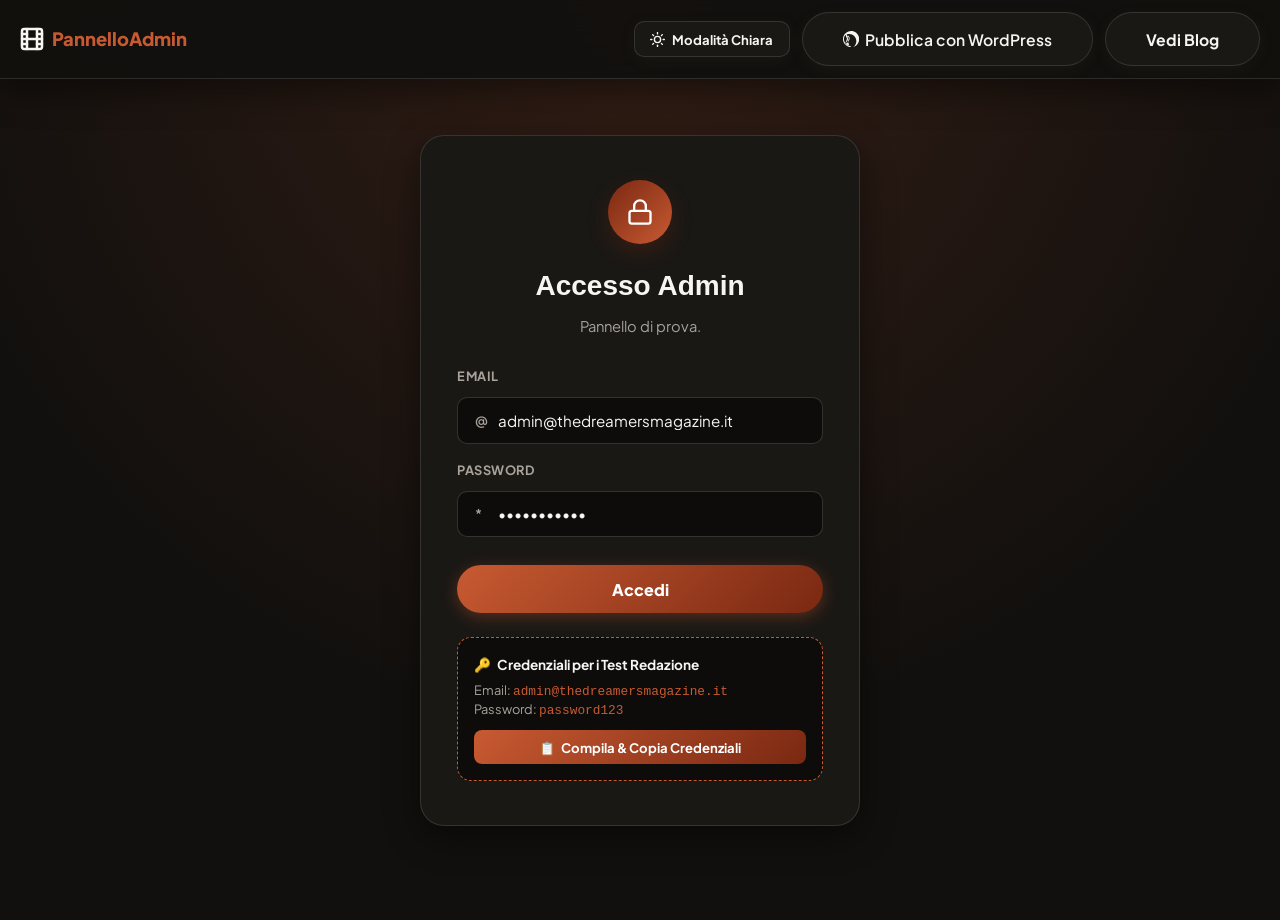
==== admin.html @ 7438ee8d "Refine mobile layout: Remove accordion collapse mechanism to keep all settings panels fully open by " ====
<!DOCTYPE html>
<html lang="it">
<head>
  <meta charset="UTF-8">
  <meta name="viewport" content="width=device-width, initial-scale=1.0">
  <title>Pannello Admin - The Dreamers Magazine</title>
  <!-- Google Fonts Library (25+ Typography Styles) -->
  <link rel="preconnect" href="https://fonts.googleapis.com">
  <link rel="preconnect" href="https://fonts.gstatic.com" crossorigin>
  <link href="https://fonts.googleapis.com/css2?family=Bebas+Neue&family=Bodoni+Moda:ital,opsz,wght@0,6..96,400..900;1,6..96,400..900&family=Caveat:wght@400..700&family=Cinzel:wght@400..900&family=Cormorant+Garamond:ital,wght@0,400..700;1,400..700&family=Dancing+Script:wght@400..700&family=Fira+Code:wght@300..700&family=Inter:wght@300..900&family=JetBrains+Mono:ital,wght@0,100..800;1,100..800&family=Lato:ital,wght@0,300..900;1,300..900&family=Lora:ital,wght@0,400..700;1,400..700&family=Merriweather:ital,wght@0,300..900;1,300..900&family=Montserrat:ital,wght@0,100..900;1,100..900&family=Open+Sans:ital,wght@0,300..800;1,300..800&family=Oswald:wght@200..700&family=Outfit:wght@100..900&family=Pacifico&family=Playfair+Display:ital,wght@0,400..900;1,400..900&family=Plus+Jakarta+Sans:ital,wght@0,200..800;1,200..800&family=Poppins:ital,wght@0,100..900;1,100..900&family=PT+Serif:ital,wght@0,400;0,700;1,400;1,700&family=Raleway:ital,wght@0,100..900;1,100..900&family=Roboto:ital,wght@0,100..900;1,100..900&family=Space+Grotesk:wght@300..700&family=Space+Mono:ital,wght@0,400;0,700;1,400;1,700&family=Syne:wght@400..800&family=Work+Sans:ital,wght@0,100..900;1,100..900&display=swap" rel="stylesheet">
  <link rel="stylesheet" href="css/styles.css?v=1503">
  <script>
    /* Instant Theme Load script to prevent flicker */
    (function() {
      var saved = localStorage.getItem('admin_theme') || 'dark';
      document.documentElement.setAttribute('data-admin-theme', saved);
    })();
  </script>
  <style>
    /* ==========================================================================
       THEME SYSTEM (OFFICIAL SITE COLORS: LIGHT & DARK MODE)
       ========================================================================== */
    
    /* DARK THEME (Default) - Complete Overrides */
    :root, [data-admin-theme="dark"] {
      --bg-primary: #0E0C0B !important;
      --bg-secondary: #141210 !important;
      --bg-tertiary: #1C1916 !important;
      --bg-card: #1A1815 !important;
      
      --text-primary: #F7F5F2 !important;
      --text-secondary: #D4CEC7 !important;
      --text-muted: #A8A29A !important;
      --border-color: rgba(225, 218, 210, 0.14) !important;

      --admin-bg: #12100E;
      --admin-bg-radial: radial-gradient(circle at 50% 0px, rgba(200, 90, 50, 0.18) 0%, transparent 65%);
      --admin-card-bg: #1A1815;
      --admin-card-border: rgba(225, 218, 210, 0.14);
      --admin-text-main: #F7F5F2;
      --admin-text-muted: #A8A29A;
      --admin-input-bg: #0E0C0B;
      --admin-input-border: rgba(225, 218, 210, 0.18);
      --admin-nav-bg: rgba(18, 16, 14, 0.94);
      --admin-tabs-bg: #0E0C0B;
      --admin-accent: #C85A32;
      --admin-accent-gradient: linear-gradient(135deg, #C85A32 0%, #7A2812 100%);
      --admin-shadow: 0 12px 35px rgba(0, 0, 0, 0.45);
    }

    /* LIGHT THEME (Matches the site's light mode: #F7F5F2, #7A2812, #C85A32) */
    [data-admin-theme="light"] {
      --bg-primary: #F7F5F2 !important;
      --bg-secondary: #EBE7E1 !important;
      --bg-tertiary: #E2DDD6 !important;
      --bg-card: #FFFFFF !important;
      
      --text-primary: #12100E !important;
      --text-secondary: #4A453F !important;
      --text-muted: #7E776F !important;
      --border-color: #E0DAD2 !important;

      --admin-bg: #F7F5F2;
      --admin-bg-radial: radial-gradient(circle at 50% 0px, rgba(200, 90, 50, 0.08) 0%, transparent 65%);
      --admin-card-bg: #FFFFFF;
      --admin-card-border: #E0DAD2;
      --admin-text-main: #12100E;
      --admin-text-muted: #4A453F;
      --admin-input-bg: #FFFFFF;
      --admin-input-border: #CBD5E1;
      --admin-nav-bg: rgba(255, 255, 255, 0.94);
      --admin-tabs-bg: #EBE7E1;
      --admin-accent: #C85A32;
      --admin-accent-gradient: linear-gradient(135deg, #C85A32 0%, #7A2812 100%);
      --admin-shadow: 0 8px 30px rgba(18, 16, 14, 0.06);
    }

    body {
      background-color: var(--admin-bg) !important;
      background-image: var(--admin-bg-radial) !important;
      color: var(--admin-text-main) !important;
      font-family: 'Plus Jakarta Sans', 'Inter', -apple-system, sans-serif !important;
      min-height: 100vh;
      transition: background-color 0.3s ease, color 0.3s ease;
    }

    /* Navigation Bar */
    header.navbar {
      background: var(--admin-nav-bg) !important;
      backdrop-filter: blur(16px) !important;
      border-bottom: 1px solid var(--admin-card-border) !important;
      box-shadow: var(--admin-shadow) !important;
    }
    header.navbar .brand-logo {
      color: var(--admin-text-main) !important;
    }
    header.navbar .brand-logo span {
      color: var(--admin-accent) !important;
    }

    .fullscreen-editor-mode {
      position: fixed !important;
      inset: 0 !important;
      z-index: 99999 !important;
      width: 100vw !important;
      height: 100vh !important;
      border-radius: 0 !important;
      padding: 1.5rem 2.5rem !important;
      background: var(--admin-bg) !important;
      overflow-y: auto !important;
      box-sizing: border-box !important;
    }
    .fullscreen-editor-mode .wysiwyg-editor {
      min-height: calc(100vh - 220px) !important;
    }

    /* Cards */
    .admin-card-section {
      background: var(--admin-card-bg) !important;
      border: 1px solid var(--admin-card-border) !important;
      border-radius: 16px !important;
      padding: 1.25rem 1.75rem !important;
      box-shadow: var(--admin-shadow) !important;
      transition: all 0.25s ease-in-out !important;
    }
    .admin-card-section:hover {
      border-color: var(--admin-accent) !important;
    }

    .section-badge-number {
      display: inline-flex !important;
      align-items: center !important;
      justify-content: center !important;
      width: 28px !important;
      height: 28px !important;
      border-radius: 8px !important;
      background: rgba(200, 90, 50, 0.15) !important;
      color: var(--admin-accent) !important;
      border: 1px solid rgba(200, 90, 50, 0.3) !important;
      font-size: 0.8rem !important;
      font-weight: 800 !important;
      margin-right: 0.6rem !important;
    }

    .section-title-wrapper {
      display: flex !important;
      align-items: center !important;
      justify-content: space-between !important;
      margin-bottom: 1.25rem !important;
      padding-bottom: 0.85rem !important;
      border-bottom: 1px solid var(--admin-card-border) !important;
      flex-wrap: wrap !important;
      gap: 0.5rem !important;
    }

    .section-title-text {
      font-size: 0.95rem !important;
      font-weight: 800 !important;
      color: var(--admin-text-main) !important;
      letter-spacing: -0.01em !important;
      display: flex !important;
      align-items: center !important;
    }

    /* Color Pickers Custom Styling */
    input[type="color"] {
      -webkit-appearance: none !important;
      -moz-appearance: none !important;
      appearance: none !important;
      width: 28px !important;
      height: 28px !important;
      background-color: transparent !important;
      border: none !important;
      cursor: pointer !important;
      padding: 0 !important;
      vertical-align: middle !important;
    }
    input[type="color"]::-webkit-color-swatch-wrapper {
      padding: 0 !important;
    }
    input[type="color"]::-webkit-color-swatch {
      border: 2px solid rgba(255, 255, 255, 0.25) !important;
      border-radius: 50% !important;
      box-shadow: 0 2px 8px rgba(0, 0, 0, 0.35) !important;
      transition: transform 0.2s ease, border-color 0.2s ease !important;
    }
    input[type="color"]:hover::-webkit-color-swatch {
      transform: scale(1.15) !important;
      border-color: var(--admin-accent) !important;
    }
    input[type="color"]::-moz-color-swatch {
      border: 2px solid rgba(255, 255, 255, 0.25) !important;
      border-radius: 50% !important;
      box-shadow: 0 2px 8px rgba(0, 0, 0, 0.35) !important;
      transition: transform 0.2s ease, border-color 0.2s ease !important;
    }
    input[type="color"]:hover::-moz-color-swatch {
      transform: scale(1.15) !important;
      border-color: var(--admin-accent) !important;
    }

    /* Header Tabs */
    .admin-header-tabs {
      display: flex !important;
      gap: 0.5rem !important;
      background: var(--admin-tabs-bg) !important;
      padding: 0.45rem !important;
      border-radius: 16px !important;
      border: 1px solid var(--admin-card-border) !important;
      margin-bottom: 2rem !important;
      overflow-x: auto !important;
    }
    .admin-header-tabs .tab-link {
      padding: 0.65rem 1.35rem !important;
      border-radius: 12px !important;
      font-weight: 700 !important;
      font-size: 0.85rem !important;
      color: var(--admin-text-muted) !important;
      background: transparent !important;
      border: none !important;
      cursor: pointer !important;
      display: inline-flex !important;
      align-items: center !important;
      gap: 0.5rem !important;
      transition: all 0.2s ease !important;
      white-space: nowrap !important;
    }
    .admin-header-tabs .tab-link:hover {
      color: var(--admin-text-main) !important;
      background: rgba(200, 90, 50, 0.08) !important;
    }
    .admin-header-tabs .tab-link.active {
      background: var(--admin-accent-gradient) !important;
      color: #ffffff !important;
      box-shadow: 0 4px 18px rgba(200, 90, 50, 0.4) !important;
    }

    /* Form Inputs & Editors */
    .form-control, input[type="text"], input[type="email"], input[type="password"], input[type="url"], input[type="datetime-local"], select, textarea, .textarea-large-editor {
      background: var(--admin-input-bg) !important;
      border: 1px solid var(--admin-input-border) !important;
      color: var(--admin-text-main) !important;
      border-radius: 10px !important;
    }
    .form-control:focus, input:focus, select:focus, textarea:focus, .wysiwyg-editor:focus {
      border-color: var(--admin-accent) !important;
      outline: none !important;
      box-shadow: 0 0 0 3px rgba(200, 90, 50, 0.25) !important;
    }

    .btn-crop-opt, .btn-ratio-opt, .btn-pos-opt, .btn-font-opt, .btn-filter-opt {
      background: var(--admin-input-bg) !important;
      color: var(--admin-text-main) !important;
      border: 1px solid var(--admin-input-border) !important;
      transition: all 0.2s ease !important;
    }
    .btn-crop-opt.active, .btn-ratio-opt.active, .btn-pos-opt.active, .btn-font-opt.active, .btn-filter-opt.active {
      background: var(--admin-accent-gradient) !important;
      color: #ffffff !important;
      border-color: var(--admin-accent) !important;
      box-shadow: 0 4px 14px rgba(200, 90, 50, 0.35) !important;
    }

    /* Strict Word-Wrap & Anti-Overflow Protection for Editor & Form Fields */
    #artContent, .wysiwyg-editor, .textarea-large-editor, .form-control {
      overflow-wrap: break-word !important;
      word-wrap: break-word !important;
      word-break: break-word !important;
      white-space: pre-wrap !important;
      max-width: 100% !important;
      box-sizing: border-box !important;
    }

    #artContent * {
      max-width: 100% !important;
      box-sizing: border-box !important;
      overflow-wrap: break-word !important;
      word-wrap: break-word !important;
      word-break: break-word !important;
    }

    #artContent iframe {
      pointer-events: none !important;
    }

    #artContent .video-container, #artContent figure {
      cursor: pointer !important;
    }

    #artContent .video-container[draggable="true"], #artContent figure[draggable="true"] {
      cursor: grab !important;
    }

    .input-large-title, .input-large-subtitle {
      color: var(--admin-text-main) !important;
    }

    /* Toolbar */
    .editor-toolbar {
      background: var(--admin-input-bg) !important;
      border: 1px solid var(--admin-input-border) !important;
      border-radius: 12px !important;
    }
    .tool-btn {
      background: var(--admin-card-bg) !important;
      color: var(--admin-text-main) !important;
      border: 1px solid var(--admin-input-border) !important;
      border-radius: 8px !important;
      font-weight: 600 !important;
      font-size: 0.78rem !important;
      transition: all 0.15s ease !important;
    }
    .tool-btn:hover {
      background: rgba(200, 90, 50, 0.15) !important;
      color: var(--admin-accent) !important;
      border-color: var(--admin-accent) !important;
    }

    /* Login Card */
    .login-card {
      background: var(--admin-card-bg) !important;
      border: 1px solid var(--admin-card-border) !important;
      box-shadow: var(--admin-shadow) !important;
      color: var(--admin-text-main) !important;
    }
    .login-card-title {
      color: var(--admin-text-main) !important;
    }
    .login-card-subtitle {
      color: var(--admin-text-muted) !important;
    }

    /* Publishing Choice Banner */
    .wp-choice-banner {
      background: linear-gradient(135deg, rgba(0, 115, 170, 0.15) 0%, var(--admin-card-bg) 100%) !important;
      border: 1px solid rgba(0, 115, 170, 0.4) !important;
      border-radius: 16px !important;
      padding: 1.25rem 1.5rem !important;
      box-shadow: var(--admin-shadow) !important;
    }
    .wp-choice-banner h4 {
      color: var(--admin-text-main) !important;
    }
    .wp-choice-banner p {
      color: var(--admin-text-muted) !important;
    }

    /* Specific Dark Mode Overrides for Hardcoded Modals & Dropdowns */
    [data-admin-theme="dark"] #customFontDropdownMenu {
      background-color: #1A1815 !important;
      border: 1px solid rgba(225, 218, 210, 0.2) !important;
      color: #F7F5F2 !important;
    }
    [data-admin-theme="dark"] #fontSearchInput {
      background-color: #0E0C0B !important;
      border-color: rgba(225, 218, 210, 0.2) !important;
      color: #F7F5F2 !important;
    }
    [data-admin-theme="dark"] #customFontDropdownMenu div[onclick*="selectCustomFont"] {
      background-color: #0E0C0B !important;
      border-color: rgba(225, 218, 210, 0.16) !important;
      color: #F7F5F2 !important;
    }
    [data-admin-theme="dark"] #customFontDropdownMenu div[onclick*="selectCustomFont"] span {
      color: #F7F5F2 !important;
    }
    [data-admin-theme="dark"] #customFontDropdownMenu div[onclick*="selectCustomFont"]:hover {
      background-color: rgba(200, 90, 50, 0.25) !important;
      border-color: #C85A32 !important;
    }

    [data-admin-theme="light"] #customFontDropdownMenu div[onclick*="selectCustomFont"] {
      background-color: #FFFFFF !important;
      border-color: #E0DAD2 !important;
      color: #12100E !important;
    }
    [data-admin-theme="light"] #customFontDropdownMenu div[onclick*="selectCustomFont"] span {
      color: #12100E !important;
    }
    [data-admin-theme="light"] #customFontDropdownMenu div[onclick*="selectCustomFont"]:hover {
      background-color: rgba(200, 90, 50, 0.1) !important;
      border-color: #C85A32 !important;
    }

    [data-admin-theme="dark"] div[style*="font-family: arial, sans-serif"] {
      background-color: #1A1815 !important;
      color: #F7F5F2 !important;
      border: 1px solid rgba(225, 218, 210, 0.16) !important;
    }
    [data-admin-theme="dark"] #serpPreviewTitle {
      color: #818cf8 !important;
    }
    [data-admin-theme="dark"] #serpPreviewUrl,
    [data-admin-theme="dark"] #serpPreviewDesc {
      color: #A8A29A !important;
    }

    /* Buttons */
    .btn-primary {
      background: var(--admin-accent-gradient) !important;
      color: #ffffff !important;
      border: none !important;
      box-shadow: 0 4px 16px rgba(200, 90, 50, 0.35) !important;
      font-weight: 800 !important;
    }
    .btn-primary:hover {
      box-shadow: 0 6px 20px rgba(200, 90, 50, 0.5) !important;
      transform: translateY(-1px);
    }
    .btn-secondary {
      background: var(--admin-card-bg) !important;
      color: var(--admin-text-main) !important;
      border: 1px solid var(--admin-card-border) !important;
    }
    .btn-secondary:hover {
      background: rgba(200, 90, 50, 0.1) !important;
      color: var(--admin-accent) !important;
      border-color: var(--admin-accent) !important;
    }

    /* ==========================================================================
       CROPPING & IMAGE EDITOR MODAL STYLES (DARK/LIGHT ADAPTIVE)
       ========================================================================== */
    #cropperModal .modal-container,
    .cropper-modal-card {
      background: var(--admin-card-bg, var(--bg-card, #1A1815)) !important;
      color: var(--admin-text-main, var(--text-primary, #F7F5F2)) !important;
      border: 1px solid var(--admin-card-border, rgba(225, 218, 210, 0.18)) !important;
      border-radius: 24px !important;
      box-shadow: 0 24px 60px rgba(0, 0, 0, 0.8) !important;
      width: 92% !important;
      max-width: 720px !important;
      max-height: 92vh !important;
      overflow-y: auto !important;
      padding: 1.75rem !important;
      position: relative !important;
    }

    .cropper-modal-header {
      margin-bottom: 0.75rem !important;
    }

    .cropper-title {
      font-size: 1.3rem !important;
      font-weight: 800 !important;
      color: var(--admin-text-main, var(--text-primary, #F7F5F2)) !important;
      margin: 0 0 0.2rem 0 !important;
      letter-spacing: -0.01em !important;
    }

    .cropper-subtitle {
      color: var(--admin-text-muted, var(--text-muted, #A8A29A)) !important;
      font-size: 0.82rem !important;
      margin: 0 !important;
      line-height: 1.4 !important;
    }

    .cropper-canvas-wrap {
      width: 100% !important;
      display: flex !important;
      justify-content: center !important;
      align-items: center !important;
      background: #050505 !important;
      border-radius: 16px !important;
      overflow: hidden !important;
      border: 1px solid var(--border-color, rgba(255,255,255,0.15)) !important;
      margin: 0.75rem 0 1rem 0 !important;
      box-shadow: inset 0 0 20px rgba(0,0,0,0.8) !important;
      min-height: 280px !important;
    }

    .cropper-canvas-wrap canvas {
      max-width: 100% !important;
      height: auto !important;
      cursor: grab !important;
      touch-action: none !important;
    }

    .cropper-canvas-wrap canvas:active {
      cursor: grabbing !important;
    }

    .cropper-section {
      margin-top: 0.85rem !important;
    }

    .cropper-label {
      font-size: 0.76rem !important;
      font-weight: 700 !important;
      color: var(--admin-text-main, var(--text-secondary, #D4CEC7)) !important;
      display: block !important;
      margin-bottom: 0.35rem !important;
    }

    .cropper-grid-2 {
      display: grid !important;
      grid-template-columns: 1fr 1fr !important;
      gap: 1rem !important;
      margin-top: 0.85rem !important;
    }

    .cropper-grid-3 {
      display: grid !important;
      grid-template-columns: 1fr 1fr 1fr !important;
      gap: 0.85rem !important;
      margin-top: 0.85rem !important;
    }

    @media (max-width: 640px) {
      .cropper-grid-2, .cropper-grid-3 {
        grid-template-columns: 1fr !important;
      }
    }

    .cropper-btn-group {
      display: flex !important;
      gap: 0.4rem !important;
      flex-wrap: wrap !important;
    }

    .cropper-btn-sm {
      font-size: 0.74rem !important;
      font-weight: 700 !important;
      padding: 0.45rem 0.75rem !important;
      border-radius: 8px !important;
      background: var(--admin-card-bg, #1A1815) !important;
      color: var(--admin-text-main, #F7F5F2) !important;
      border: 1px solid var(--admin-card-border, rgba(225, 218, 210, 0.18)) !important;
      cursor: pointer !important;
      transition: all 0.2s ease !important;
    }

    .cropper-btn-sm:hover,
    .cropper-btn-sm.active {
      background: var(--admin-accent, #C85A32) !important;
      color: #ffffff !important;
      border-color: var(--admin-accent, #C85A32) !important;
    }

    .btn-aspect-opt, .btn-filter-opt {
      font-size: 0.74rem !important;
      font-weight: 700 !important;
      padding: 0.45rem 0.85rem !important;
      border-radius: 9999px !important;
      background: var(--admin-card-bg, #1A1815) !important;
      color: var(--admin-text-main, #F7F5F2) !important;
      border: 1px solid var(--admin-card-border, rgba(225, 218, 210, 0.18)) !important;
      cursor: pointer !important;
      transition: all 0.2s ease !important;
    }

    .btn-aspect-opt:hover, .btn-filter-opt:hover {
      background: rgba(200, 90, 50, 0.25) !important;
      color: #F7F5F2 !important;
    }

    .btn-aspect-opt.active, .btn-filter-opt.active {
      background: var(--admin-accent, #C85A32) !important;
      color: #FFFFFF !important;
      border-color: var(--admin-accent, #C85A32) !important;
      box-shadow: 0 4px 12px rgba(200, 90, 50, 0.4) !important;
    }

    .cropper-range {
      width: 100% !important;
      accent-color: var(--admin-accent, #C85A32) !important;
      cursor: pointer !important;
      background: transparent !important;
    }

    .cropper-actions-footer {
      display: flex !important;
      justify-content: space-between !important;
      align-items: center !important;
      margin-top: 1.25rem !important;
      padding-top: 0.9rem !important;
      border-top: 1px solid var(--admin-card-border, rgba(255,255,255,0.12)) !important;
    }

    .cropper-reset-btn {
      font-size: 0.78rem !important;
      font-weight: 700 !important;
      padding: 0.45rem 0.85rem !important;
      border-radius: 8px !important;
      background: rgba(239, 68, 68, 0.12) !important;
      color: #f87171 !important;
      border: 1px solid rgba(239, 68, 68, 0.3) !important;
      cursor: pointer !important;
      transition: all 0.2s ease !important;
    }

    .cropper-reset-btn:hover {
      background: rgba(239, 68, 68, 0.3) !important;
      color: #ffffff !important;
    }

    /* Table Adaptive Theme Styles */
    .admin-table {
      background: var(--admin-card-bg, var(--bg-card, #1A1815)) !important;
      color: var(--admin-text-main, var(--text-primary, #F7F5F2)) !important;
      border: 1px solid var(--admin-card-border, var(--border-color)) !important;
    }
    
    .admin-table tbody tr:hover {
      background-color: rgba(200, 90, 50, 0.08) !important;
    }
    
    .admin-table td {
      color: var(--admin-text-main, var(--text-primary, #F7F5F2)) !important;
      border-bottom: 1px solid var(--admin-card-border, var(--border-color)) !important;
    }

    .articles-table-wrap {
      border: 1px solid var(--admin-card-border, var(--border-color)) !important;
      background: var(--admin-card-bg, var(--bg-card, #1A1815)) !important;
    }

    .editor-card {
      background: var(--admin-card-bg, var(--bg-card, #1A1815)) !important;
      color: var(--admin-text-main, var(--text-primary, #F7F5F2)) !important;
      border: 1px solid var(--admin-card-border, var(--border-color)) !important;
    }

    html.modal-open, body.modal-open {
      overflow: hidden !important;
      height: 100vh !important;
      scrollbar-width: none !important;
      -ms-overflow-style: none !important;
    }

    html.modal-open::-webkit-scrollbar,
    body.modal-open::-webkit-scrollbar {
      display: none !important;
      width: 0 !important;
      height: 0 !important;
    }

    /* Custom Responsive Grid Systems for Admin */
    .admin-editor-grid {
      display: grid;
      grid-template-columns: 2.1fr 1fr;
      gap: 1.5rem;
      align-items: start;
    }

    .admin-kpi-grid {
      display: grid;
      grid-template-columns: repeat(4, 1fr);
      gap: 1.25rem;
    }

    .admin-import-grid {
      display: grid;
      grid-template-columns: 1fr 1fr;
      gap: 1rem;
      margin-bottom: 1.25rem;
    }

    #inboxSplitGrid {
      display: grid;
      grid-template-columns: 360px 1fr;
      gap: 1.5rem;
      min-height: 520px;
    }

    @media (max-width: 1024px) {
      .admin-editor-grid {
        grid-template-columns: 1fr;
        gap: 1.25rem;
      }
    }

    @media (max-width: 992px) {
      .admin-kpi-grid {
        grid-template-columns: repeat(2, 1fr);
        gap: 1rem;
      }
      #inboxSplitGrid {
        grid-template-columns: 1fr;
        min-height: auto;
      }
    }

    @media (max-width: 576px) {
      .admin-kpi-grid {
        grid-template-columns: 1fr;
        gap: 0.75rem;
      }
      .admin-import-grid {
        grid-template-columns: 1fr;
      }
    }

    /* Responsive Navbar Utilities */
    .hide-mobile {
      display: inline !important;
    }

    .show-mobile {
      display: none !important;
    }

    @media (max-width: 768px) {
      .hide-mobile {
        display: none !important;
      }
      
      .show-mobile {
        display: inline-block !important;
      }
      
      .navbar-container {
        padding: 0.25rem 0.5rem !important;
        gap: 0.4rem !important;
      }
      
      .brand-logo span {
        font-size: 0.95rem !important;
      }
      
      .brand-logo svg {
        width: 18px !important;
        height: 18px !important;
      }

      .nav-actions {
        gap: 0.35rem !important;
      }

      .nav-actions .btn {
        padding: 0.45rem 0.6rem !important;
        font-size: 0.75rem !important;
        border-radius: 8px !important;
        display: inline-flex !important;
        align-items: center !important;
        justify-content: center !important;
        gap: 0 !important;
      }
      
      .nav-actions .btn svg {
        margin: 0 !important;
      }
    }

    /* Responsive custom admin styles */
    .slug-input-group {
      display: flex !important;
      align-items: center !important;
      background: var(--bg-primary) !important;
      border: 1px solid var(--border-color) !important;
      border-radius: 10px !important;
      padding: 0 0.75rem !important;
      flex-wrap: wrap !important;
      gap: 0.5rem !important;
      width: 100% !important;
    }
    .slug-input-group span {
      font-size: 0.78rem !important;
      color: var(--text-muted) !important;
      font-family: monospace !important;
      white-space: nowrap !important;
      overflow: hidden !important;
      text-overflow: ellipsis !important;
      max-width: 100% !important;
      min-width: 0 !important;
    }
    .slug-input-group input {
      border: none !important;
      background: transparent !important;
      padding: 0.6rem 0.5rem !important;
      font-weight: 600 !important;
      color: #f97316 !important;
      flex: 1 !important;
      min-width: 120px !important;
    }
    .slug-input-group button {
      font-size: 0.72rem !important;
      padding: 0.25rem 0.6rem !important;
      border-radius: 6px !important;
      flex-shrink: 0 !important;
    }

    .tutorial-steps-grid {
      display: grid !important;
      grid-template-columns: repeat(4, 1fr) !important;
      gap: 1.25rem !important;
      margin-bottom: 1.5rem !important;
    }
    .tutorial-glossary-grid {
      display: grid !important;
      grid-template-columns: 1fr 1fr !important;
      gap: 1.25rem !important;
      font-size: 0.8rem !important;
      line-height: 1.6 !important;
      color: #cbd5e1 !important;
    }
    .seo-simulators-grid {
      display: grid !important;
      grid-template-columns: 1fr 1fr !important;
      gap: 1.25rem !important;
    }
    .seo-inputs-grid {
      display: grid !important;
      grid-template-columns: 1fr 1fr !important;
      gap: 1.25rem !important;
      margin-bottom: 1.25rem !important;
    }
    .seo-meta-grid {
      display: grid !important;
      grid-template-columns: 1fr 1fr 1fr !important;
      gap: 1rem !important;
      margin-bottom: 1.25rem !important;
    }
    .seo-og-grid {
      display: grid !important;
      grid-template-columns: 1fr 1fr !important;
      gap: 1rem !important;
      margin-bottom: 1.5rem !important;
    }

    .field-label-row {
      display: flex !important;
      justify-content: space-between !important;
      align-items: center !important;
      margin-bottom: 0.35rem !important;
      flex-wrap: wrap !important;
      gap: 0.5rem !important;
    }

    @media (max-width: 992px) {
      .tutorial-steps-grid {
        grid-template-columns: repeat(2, 1fr) !important;
      }
    }

    @media (max-width: 768px) {
      .seo-simulators-grid,
      .seo-meta-grid {
        grid-template-columns: 1fr !important;
        gap: 1rem !important;
      }
    }

    @media (max-width: 576px) {
      .slug-input-group {
        padding: 0.5rem 0.75rem !important;
      }
      .slug-input-group span {
        width: 100% !important;
        border-bottom: 1px dashed var(--border-color) !important;
        padding-bottom: 0.35rem !important;
      }
      .slug-input-group input {
        padding: 0.4rem 0 !important;
      }
      .tutorial-steps-grid,
      .tutorial-glossary-grid,
      .seo-inputs-grid,
      .seo-og-grid {
        grid-template-columns: 1fr !important;
        gap: 0.75rem !important;
      }
      .admin-card-section {
        padding: 1.1rem 0.85rem !important;
        border-radius: 14px !important;
      }
    }

    /* ==========================================================================
       EXCLUSIVE MOBILE & TABLET PREMIUM RESTYLING (MAX-WIDTH: 768px)
       ========================================================================== */
    @media (max-width: 768px) {
      /* 1. Header Fluttuante a Capsula con Sfocatura */
      header.navbar {
        position: sticky !important;
        top: 0.5rem !important;
        margin: 0 0.5rem 1rem 0.5rem !important;
        border-radius: 16px !important;
        background: rgba(20, 18, 16, 0.88) !important;
        backdrop-filter: blur(16px) !important;
        -webkit-backdrop-filter: blur(16px) !important;
        border: 1px solid var(--admin-card-border) !important;
        box-shadow: 0 8px 32px rgba(0, 0, 0, 0.3) !important;
        z-index: 9999 !important;
      }
      [data-admin-theme="light"] header.navbar {
        background: rgba(255, 255, 255, 0.88) !important;
      }
      .navbar-container {
        padding: 0.4rem 0.75rem !important;
      }
      .nav-actions {
        gap: 0.35rem !important;
      }
      .nav-actions .btn {
        border-radius: 10px !important;
        padding: 0.45rem 0.65rem !important;
        font-size: 0.72rem !important;
      }

      /* 2. Menu Tab Orizzontale a Segmento Unificato */
      .admin-header-tabs {
        background: var(--bg-secondary) !important;
        padding: 0.25rem !important;
        border-radius: 12px !important;
        border: 1px solid var(--border-color) !important;
        display: flex !important;
        overflow-x: auto !important;
        white-space: nowrap !important;
        scrollbar-width: none !important;
        margin-bottom: 1.25rem !important;
        gap: 0.2rem !important;
      }
      .admin-header-tabs::-webkit-scrollbar {
        display: none !important;
      }
      .tab-link {
        flex: 1 !important;
        text-align: center !important;
        justify-content: center !important;
        padding: 0.55rem 0.85rem !important;
        font-size: 0.78rem !important;
        border-radius: 9px !important;
        font-weight: 700 !important;
      }
      .tab-link.active {
        background: var(--admin-accent-gradient) !important;
        box-shadow: 0 4px 12px rgba(200, 90, 50, 0.3) !important;
      }

      /* 3. Modali stile Native Drawer (Bottom Sheet) */
      .modal-overlay {
        align-items: flex-end !important;
        justify-content: center !important;
      }
      #cropperModal .modal-container,
      .cropper-modal-card {
        width: 100% !important;
        max-width: 100% !important;
        border-radius: 24px 24px 0 0 !important;
        max-height: 85vh !important;
        padding: 1.25rem 1rem !important;
        border-bottom: none !important;
        box-shadow: 0 -10px 40px rgba(0, 0, 0, 0.5) !important;
        transform: translateY(0) !important;
        animation: slideUpDrawer 0.35s cubic-bezier(0.16, 1, 0.3, 1) !important;
      }
      @keyframes slideUpDrawer {
        from { transform: translateY(100%); }
        to { transform: translateY(0); }
      }
      /* Indicatore a barretta per trascinamento modale drawer */
      .cropper-modal-header::before {
        content: "" !important;
        display: block !important;
        width: 36px !important;
        height: 4px !important;
        background: rgba(255, 255, 255, 0.18) !important;
        border-radius: 2px !important;
        margin: -0.5rem auto 0.75rem auto !important;
      }
      [data-admin-theme="light"] .cropper-modal-header::before {
        background: rgba(0, 0, 0, 0.12) !important;
      }
      
      /* Layout a 1 colonna per impostazioni cropper */
      .cropper-grid-2, .cropper-grid-3 {
        grid-template-columns: 1fr !important;
        gap: 0.75rem !important;
      }
    }

    @media (max-width: 576px) {
      /* 4. KPI Cards in Griglia 2x2 compatta */
      .admin-kpi-grid {
        grid-template-columns: 1fr 1fr !important;
        gap: 0.6rem !important;
      }
      .admin-kpi-grid > div {
        padding: 0.85rem !important;
        border-radius: 12px !important;
      }
      .admin-kpi-grid div {
        font-size: 0.65rem !important;
      }
      .admin-kpi-grid div[id*="Count"] {
        font-size: 1.3rem !important;
        margin-top: 0.15rem !important;
      }

      /* 5. Card e Bordi Ultra-Ottimizzati per mobile */
      .admin-card-section {
        padding: 1rem 0.75rem !important;
        border-radius: 12px !important;
        box-shadow: 0 4px 16px rgba(0,0,0,0.15) !important;
      }
      .section-badge-number {
        width: 22px !important;
        height: 22px !important;
        font-size: 0.72rem !important;
        border-radius: 6px !important;
        margin-right: 0.45rem !important;
      }
      .section-title-text {
        font-size: 0.85rem !important;
      }
      
      /* 6. Spaziature Input e Pulsanti a dimensione di tap (minimo 44px) */
      .form-control, input[type="text"], input[type="url"], select {
        padding: 0.6rem 0.8rem !important;
        font-size: 0.85rem !important;
        border-radius: 8px !important;
      }
      .input-large-title {
        font-size: 1.15rem !important;
        padding: 0.75rem 0.95rem !important;
        border-radius: 10px !important;
      }
      .input-large-subtitle {
        font-size: 0.88rem !important;
        padding: 0.65rem 0.85rem !important;
        border-radius: 8px !important;
      }
      .btn {
        min-height: 38px !important;
        font-size: 0.8rem !important;
      }
    }

    /* Mobile and Desktop Visibility Helpers */
    .mobile-tab-text, .mobile-slug-prefix {
      display: none !important;
    }
    .desktop-tab-text, .desktop-slug-prefix {
      display: inline !important;
    }

    @media (max-width: 768px) {
      /* Bottom padding so floating nav doesn't cover content */
      body {
        padding-bottom: 6.5rem !important;
      }

      .desktop-tab-text, .desktop-slug-prefix {
        display: none !important;
      }
      .mobile-tab-text {
        display: block !important;
      }
      .mobile-slug-prefix {
        display: inline !important;
        font-weight: 800 !important;
        color: var(--admin-accent) !important;
      }

      /* Floating Native App style Tab-Bar at the bottom of viewport */
      .admin-header-tabs {
        position: fixed !important;
        bottom: 1rem !important;
        left: 50% !important;
        transform: translateX(-50%) !important;
        width: calc(100% - 1.5rem) !important;
        max-width: 500px !important;
        background: rgba(26, 24, 21, 0.94) !important;
        backdrop-filter: blur(20px) !important;
        -webkit-backdrop-filter: blur(20px) !important;
        border: 1px solid rgba(225, 218, 210, 0.1) !important;
        border-radius: 20px !important;
        padding: 0.35rem !important;
        margin-bottom: 0 !important;
        box-shadow: 0 12px 35px rgba(0, 0, 0, 0.6) !important;
        z-index: 99999 !important;
        display: flex !important;
        justify-content: space-around !important;
        gap: 0.15rem !important;
      }
      
      .admin-header-tabs .tab-link {
        flex: 1 !important;
        flex-direction: column !important;
        align-items: center !important;
        justify-content: center !important;
        padding: 0.5rem 0.2rem !important;
        font-size: 0.65rem !important;
        font-weight: 800 !important;
        border-radius: 12px !important;
        color: var(--admin-text-muted) !important;
        background: transparent !important;
        border: none !important;
        gap: 0.25rem !important;
        display: inline-flex !important;
      }

      .admin-header-tabs .tab-link svg {
        display: block !important;
        width: 18px !important;
        height: 18px !important;
      }
      
      .admin-header-tabs .tab-link.active {
        background: rgba(200, 90, 50, 0.14) !important;
        color: var(--admin-accent) !important;
        box-shadow: none !important;
      }

      /* Clean Wrapping WYSIWYG Editor Toolbar on Mobile */
      .editor-toolbar {
        display: flex !important;
        flex-wrap: wrap !important;
        gap: 0.35rem !important;
        padding: 0.65rem !important;
      }
      .editor-toolbar > * {
        flex: 1 1 auto !important;
      }
      .editor-toolbar .tool-btn {
        font-size: 0.72rem !important;
        padding: 0.35rem 0.55rem !important;
        border-radius: 6px !important;
        min-width: 75px !important;
        justify-content: center !important;
        text-align: center !important;
      }
      .editor-toolbar select {
        font-size: 0.72rem !important;
        padding: 0.3rem 0.5rem !important;
        border-radius: 6px !important;
        height: auto !important;
      }

      /* Responsive Card List from Table */
      .admin-table, 
      .admin-table thead, 
      .admin-table tbody, 
      .admin-table th, 
      .admin-table td, 
      .admin-table tr {
        display: block !important;
        width: 100% !important;
        box-sizing: border-box !important;
      }
      
      .admin-table thead {
        display: none !important;
      }
      
      .admin-table tr {
        margin-bottom: 1rem !important;
        background: var(--bg-card) !important;
        border: 1px solid var(--border-color) !important;
        border-radius: 14px !important;
        padding: 1rem !important;
        box-shadow: 0 4px 12px rgba(0, 0, 0, 0.15) !important;
        position: relative !important;
      }
      
      .admin-table td {
        border: none !important;
        padding: 0.35rem 0 !important;
        text-align: left !important;
      }
      
      /* Image cell position */
      .admin-table tr td:nth-child(1) {
        float: left !important;
        width: 60px !important;
        height: 60px !important;
        padding: 0 !important;
        margin-right: 0.75rem !important;
      }
      .admin-table tr td:nth-child(1) img {
        width: 60px !important;
        height: 60px !important;
        border-radius: 8px !important;
      }
      
      /* Title cell */
      .admin-table tr td:nth-child(2) {
        display: block !important;
        width: auto !important;
        margin-left: 75px !important;
        min-height: 48px !important;
        padding: 0 0 0.5rem 0 !important;
      }
      
      /* Category cell */
      .admin-table tr td:nth-child(3) {
        clear: both !important;
        display: inline-flex !important;
        width: auto !important;
        margin-top: 0.5rem !important;
        padding: 0 !important;
      }
      
      /* Status cell */
      .admin-table tr td:nth-child(4) {
        display: inline-flex !important;
        width: auto !important;
        margin-top: 0.5rem !important;
        margin-left: 0.5rem !important;
        padding: 0 !important;
      }
      
      /* Author and Date cell */
      .admin-table tr td:nth-child(5) {
        display: flex !important;
        justify-content: space-between !important;
        width: 100% !important;
        border-top: 1px solid var(--border-color) !important;
        margin-top: 0.75rem !important;
        padding-top: 0.6rem !important;
        font-size: 0.75rem !important;
      }
      
      /* Actions cell */
      .admin-table tr td:nth-child(6) {
        display: block !important;
        width: 100% !important;
        margin-top: 0.75rem !important;
        padding: 0 !important;
      }
      .admin-table tr td:nth-child(6) > div {
        display: flex !important;
        gap: 0.5rem !important;
      }
      .admin-table tr td:nth-child(6) .btn {
        flex: 1 !important;
        text-align: center !important;
        justify-content: center !important;
        padding: 0.5rem 0 !important;
        min-height: 38px !important;
      }

      /* Stack filters and search inputs on mobile */
      .manage-filters-container {
        flex-direction: column !important;
        align-items: stretch !important;
        padding: 1rem !important;
        gap: 0.75rem !important;
        border-radius: 14px !important;
      }
      .manage-filters-container > * {
        width: 100% !important;
      }



      /* Inbox Split Grid scroll on mobile */
      #inboxSplitGrid {
        display: flex !important;
        flex-direction: column !important;
        gap: 1.25rem !important;
      }
      #inboxSplitGrid > div:first-child {
        max-height: 280px !important;
        overflow-y: auto !important;
        border-bottom: 2px solid var(--border-color) !important;
        padding-bottom: 1rem !important;
      }
    }
  </style>
</head>
<body>

  <!-- Navigation Bar -->
  <header class="navbar">
    <div class="navbar-container">
      <a href="index.html" class="brand-logo">
        <svg width="24" height="24" viewBox="0 0 24 24" fill="none" stroke="currentColor" stroke-width="2.5" stroke-linecap="round" stroke-linejoin="round">
          <rect x="2" y="2" width="20" height="20" rx="2.18" ry="2.18"></rect>
          <line x1="7" y1="2" x2="7" y2="22"></line>
          <line x1="17" y1="2" x2="17" y2="22"></line>
          <line x1="2" y1="12" x2="22" y2="12"></line>
          <line x1="2" y1="7" x2="7" y2="7"></line>
          <line x1="2" y1="17" x2="7" y2="17"></line>
          <line x1="17" y1="17" x2="22" y2="17"></line>
          <line x1="17" y1="7" x2="22" y2="7"></line>
        </svg>
        <span>Pannello<span style="color: var(--brand-accent, #C85A32);">Admin</span></span>
      </a>

      <div class="nav-actions">
        <button type="button" id="themeToggleBtn" onclick="toggleAdminTheme()" class="btn btn-secondary" style="font-size: 0.82rem; font-weight: 700; border-radius: 10px; padding: 0.55rem 0.95rem; display: inline-flex; align-items: center; gap: 0.45rem; cursor: pointer;">
          <span id="themeToggleIcon" style="display: flex; align-items: center;"></span>
          <span id="themeToggleLabel" class="hide-mobile">Modalità Chiara</span>
        </button>
        <a href="https://www.thedreamersmagazine.it/wp-admin/post-new.php" target="_blank" class="btn btn-secondary" style="background: rgba(0, 115, 170, 0.15); color: #3896e0; border: 1px solid rgba(0, 115, 170, 0.4); font-weight: 600; display: inline-flex; align-items: center; gap: 0.4rem;" title="Pubblica con WordPress">
          <svg width="16" height="16" viewBox="0 0 24 24" fill="currentColor"><path d="M12.158 0C5.457 0 0 5.457 0 12.158c0 6.701 5.457 12.158 12.158 12.158 6.701 0 12.158-5.457 12.158-12.158C24.316 5.457 18.859 0 12.158 0zm0 22.825c-5.881 0-10.667-4.786-10.667-10.667 0-2.428.816-4.666 2.19-6.467l5.727 15.69c-2.417-.184-4.81-.989-6.666-2.146.06.012.12.024.18.024 3.738 0 6.071-3.567 6.071-6.726 0-2.28-1.077-4.321-2.464-5.871l-1.096 3.018c.61 1.018.966 2.215.966 3.5 0 2.296-1.196 4.305-3 5.467l4.351-11.967c1.374.966 2.28 2.56 2.28 4.372 0 1.258-.456 2.417-1.2 3.327l-3.327-9.144c1.196-.445 2.493-.7 3.844-.7 5.881 0 10.667 4.786 10.667 10.667 0 5.881-4.786 10.667-10.667 10.667z"/></svg>
          <span class="hide-mobile">Pubblica con WordPress</span>
        </a>
        <a href="index.html" class="btn btn-secondary" title="Vedi Blog">
          <svg class="show-mobile" width="14" height="14" viewBox="0 0 24 24" fill="none" stroke="currentColor" stroke-width="2.5" stroke-linecap="round" stroke-linejoin="round" style="display:none;"><path d="M3 9l9-7 9 7v11a2 2 0 0 1-2 2H5a2 2 0 0 1-2-2z"></path><polyline points="9 22 9 12 15 12 15 22"></polyline></svg>
          <span class="hide-mobile">Vedi Blog</span>
        </a>
        <button class="btn btn-danger" id="logoutBtn" style="display: none;" title="Esci">
          <svg class="show-mobile" width="14" height="14" viewBox="0 0 24 24" fill="none" stroke="currentColor" stroke-width="2.5" stroke-linecap="round" stroke-linejoin="round" style="display:none;"><path d="M9 21H5a2 2 0 0 1-2-2V5a2 2 0 0 1 2-2h4"></path><polyline points="16 17 21 12 16 7"></polyline><line x1="21" y1="12" x2="9" y2="12"></line></svg>
          <span class="hide-mobile">Esci</span>
        </button>
      </div>
    </div>
  </header>

  <main class="main-content">

    <!-- LOGIN SECTION -->
    <section class="login-wrapper" id="loginSection">
      <div class="login-card">
        
        <div class="login-badge-avatar">
          <svg width="28" height="28" viewBox="0 0 24 24" fill="none" stroke="currentColor" stroke-width="2" stroke-linecap="round" stroke-linejoin="round">
            <rect x="3" y="11" width="18" height="11" rx="2" ry="2"></rect>
            <path d="M7 11V7a5 5 0 0 1 10 0v4"></path>
          </svg>
        </div>

        <h2 class="login-card-title">
          Accesso Admin
        </h2>
        <p class="login-card-subtitle">
          Pannello di prova.
        </p>

        <div id="loginError" class="login-error-alert" style="display: none;"></div>

        <form id="loginForm">
          <div class="form-group" style="margin-bottom: 1rem; text-align: left;">
            <label class="form-label" for="loginEmail" style="font-size: 0.8rem; color: var(--text-muted); display: block; margin-bottom: 0.35rem;">Email</label>
            <div class="input-icon-wrapper">
              <span class="input-icon" style="font-size: 0.85rem; font-weight: 600; color: var(--text-muted);">@</span>
              <input type="email" id="loginEmail" class="form-control input-with-icon" value="admin@thedreamersmagazine.it" placeholder="admin@thedreamersmagazine.it" required>
            </div>
          </div>

          <div class="form-group" style="margin-bottom: 1.25rem; text-align: left;">
            <label class="form-label" for="loginPassword" style="font-size: 0.8rem; color: var(--text-muted); display: block; margin-bottom: 0.35rem;">Password</label>
            <div class="input-icon-wrapper">
              <span class="input-icon" style="font-size: 0.85rem; font-weight: 600; color: var(--text-muted);">*</span>
              <input type="password" id="loginPassword" class="form-control input-with-icon" value="password123" placeholder="••••••••" required>
            </div>
          </div>

          <button type="submit" class="btn btn-primary login-submit-btn">
            Accedi
          </button>
        </form>

        <div class="demo-credentials-box" style="margin-top: 1.5rem; background: var(--admin-input-bg, rgba(255,255,255,0.04)); border: 1px dashed var(--admin-accent, #C85A32); border-radius: 14px; padding: 1rem; text-align: left;">
          <div style="font-weight: 700; color: var(--admin-text-main, #ffffff); margin-bottom: 0.35rem; font-size: 0.85rem; display: flex; align-items: center; gap: 0.4rem;">
            <span>🔑</span> Credenziali per i Test Redazione
          </div>
          <div style="font-size: 0.8rem; color: var(--admin-text-muted, #a8a29a); margin-bottom: 0.65rem; line-height: 1.4;">
            Email: <code style="color: var(--admin-accent, #C85A32);">admin@thedreamersmagazine.it</code><br>
            Password: <code style="color: var(--admin-accent, #C85A32);">password123</code>
          </div>
          <button type="button" id="autoFillLoginBtn" class="btn-preset" style="width: 100%; text-align: center; justify-content: center; background: var(--admin-accent-gradient); color: #ffffff; border: none; padding: 0.55rem; border-radius: 8px; font-weight: 700; cursor: pointer; display: flex; align-items: center; gap: 0.4rem;">
            <span>📋</span> Compila & Copia Credenziali
          </button>
        </div>

      </div>
    </section>

    <!-- MAIN ADMIN DASHBOARD (Shown when logged in) -->
    <section id="adminSection" style="display: none;">
      
      <!-- Top Title & Controls Header -->
      <div style="margin-bottom: 2rem; display: flex; justify-content: space-between; align-items: center; flex-wrap: wrap; gap: 1rem;">
        <div>
          <h1 style="font-size: 2.2rem; font-weight: 800;">Pannello Admin</h1>
          <p style="color: var(--text-secondary);">Gestione articoli di prova.</p>
        </div>
        
        <div style="display: flex; gap: 0.75rem; align-items: center; flex-wrap: wrap;">
          <button type="button" id="toggleTutorialBtn" onclick="toggleAdminTutorial()" class="btn btn-secondary" style="font-size: 0.82rem; font-weight: 700; border-radius: 9999px; padding: 0.6rem 1.1rem; background: rgba(200, 90, 50, 0.15); color: #e05a2b; border: 1px solid rgba(200, 90, 50, 0.3); cursor: pointer;">
            Guida & Tutorial Admin
          </button>

          <button id="resetDataBtn" class="btn btn-danger" style="font-size: 0.85rem; font-weight: 700; background: #dc2626; color: #FFFFFF; border: none; padding: 0.6rem 1.1rem; border-radius: 9999px; cursor: pointer;">
            Svuota Tutti gli Articoli
          </button>
        </div>
      </div>

      <!-- BADGE SCELTA METODO PUBBLICAZIONE WORDPRESS / ADMIN CUSTOM -->
      <div class="wp-choice-banner" style="margin-bottom: 2rem; display: flex; justify-content: space-between; align-items: center; flex-wrap: wrap; gap: 1rem;">
        <div style="display: flex; align-items: center; gap: 1rem;">
          <div style="background: #4f46e5; color: #ffffff; padding: 0.65rem; border-radius: 12px; display: flex; align-items: center; justify-content: center; flex-shrink: 0; box-shadow: 0 4px 12px rgba(79, 70, 229, 0.25);">
            <svg width="26" height="26" viewBox="0 0 24 24" fill="currentColor"><path d="M12.158 0C5.457 0 0 5.457 0 12.158c0 6.701 5.457 12.158 12.158 12.158 6.701 0 12.158-5.457 12.158-12.158C24.316 5.457 18.859 0 12.158 0zm0 22.825c-5.881 0-10.667-4.786-10.667-10.667 0-2.428.816-4.666 2.19-6.467l5.727 15.69c-2.417-.184-4.81-.989-6.666-2.146.06.012.024.18.024 3.738 0 6.071-3.567 6.071-6.726 0-2.28-1.077-4.321-2.464-5.871l-1.096 3.018c.61 1.018.966 2.215.966 3.5 0 2.296-1.196 4.305-3 5.467l4.351-11.967c1.374.966 2.28 2.56 2.28 4.372 0 1.258-.456 2.417-1.2 3.327l-3.327-9.144c1.196-.445 2.493-.7 3.844-.7 5.881 0 10.667 4.786 10.667 10.667 0 5.881-4.786 10.667-10.667 10.667z"/></svg>
          </div>
          <div>
            <h4 style="margin: 0; font-size: 1.05rem; font-weight: 800; color: #1e1b4b;">Come preferisci pubblicare oggi?</h4>
            <p style="margin: 0.2rem 0 0 0; font-size: 0.82rem; color: #4338ca;">Puoi usare questo editor oppure la classica bacheca di WordPress. Tutti gli articoli pubblicati appariranno automaticamente sul nuovo sito!</p>
          </div>
        </div>
        <div style="display: flex; gap: 0.75rem; flex-wrap: wrap;">
          <a href="https://www.thedreamersmagazine.it/wp-admin/post-new.php" target="_blank" class="btn" style="background: #4f46e5; color: #ffffff; font-weight: 700; padding: 0.65rem 1.25rem; border-radius: 10px; border: none; font-size: 0.85rem; display: inline-flex; align-items: center; gap: 0.5rem; text-decoration: none; box-shadow: 0 4px 12px rgba(79, 70, 229, 0.25);">
            🌐 Apri Editor WordPress (wp-admin)
          </a>
        </div>
      </div>

      <!-- TUTORIAL BOX ESPANDIBILE CON GLOSSARIO STRUMENTI -->
      <div id="adminTutorialBox" style="display: none; margin-bottom: 2rem; background: #151c2c; padding: 1.75rem; border-radius: 20px; border: 1px solid rgba(249, 115, 22, 0.4); box-shadow: 0 20px 40px rgba(0,0,0,0.5);">
        <div style="display: flex; justify-content: space-between; align-items: center; margin-bottom: 1.25rem; border-bottom: 1px solid rgba(255,255,255,0.08); padding-bottom: 0.85rem;">
          <div>
            <h3 style="font-size: 1.2rem; font-weight: 800; color: #f97316; margin-bottom: 0.2rem;">Guida & Glossario degli Strumenti Redazionali</h3>
            <p style="font-size: 0.82rem; color: #94a3b8;">Tutto quello che c'è da sapere sui campi del pannello e come usarli al meglio.</p>
          </div>
          <button type="button" id="closeTutorialBtn" onclick="toggleAdminTutorial()" style="background: none; border: none; color: #94a3b8; cursor: pointer; font-size: 1.4rem; font-weight: 800;">×</button>
        </div>

        <!-- 4 PASSI GUIDA RAPIDA -->
        <div class="tutorial-steps-grid">
          <div style="background: #0d1322; padding: 1.1rem; border-radius: 14px; border: 1px solid rgba(255,255,255,0.08);">
            <div style="font-weight: 800; color: #f97316; font-size: 0.85rem; margin-bottom: 0.4rem;">1. Scrivi il Contenuto</div>
            <p style="font-size: 0.78rem; color: #cbd5e1; line-height: 1.5; margin: 0;">
              Inserisci Titolo e Sottotitolo. Lo **Slug URL** si genera automaticamente. Usa la toolbar per formattare testo, tabelle e video.
            </p>
          </div>

          <div style="background: #0d1322; padding: 1.1rem; border-radius: 14px; border: 1px solid rgba(255,255,255,0.08);">
            <div style="font-weight: 800; color: #34d399; font-size: 0.85rem; margin-bottom: 0.4rem;">2. Copertina WebP</div>
            <p style="font-size: 0.78rem; color: #cbd5e1; line-height: 1.5; margin: 0;">
              Clicca sul box di caricamento a destra o incolla un link URL. L'immagine viene convertita in **WebP** ed espressa nell'anteprima!
            </p>
          </div>

          <div style="background: #0d1322; padding: 1.1rem; border-radius: 14px; border: 1px solid rgba(255,255,255,0.08);">
            <div style="font-weight: 800; color: #fbbf24; font-size: 0.85rem; margin-bottom: 0.4rem;">3. SEO & Social Live</div>
            <p style="font-size: 0.78rem; color: #cbd5e1; line-height: 1.5; margin: 0;">
              Imposta SEO Title e Meta Description. I simulatori in basso mostrano in tempo reale come apparirà su Google e Facebook.
            </p>
          </div>

          <div style="background: #0d1322; padding: 1.1rem; border-radius: 14px; border: 1px solid rgba(255,255,255,0.08);">
            <div style="font-weight: 800; color: #a78bfa; font-size: 0.85rem; margin-bottom: 0.4rem;">4. Salva Bozza o Pubblica</div>
            <p style="font-size: 0.78rem; color: #cbd5e1; line-height: 1.5; margin: 0;">
              Salva come **Bozza** se vuoi completarlo in un secondo momento, oppure clicca **Pubblica Subito** per renderlo subito visibile.
            </p>
          </div>
        </div>

        <!-- GLOSSARIO STRUMENTI DETTAGLIATO -->
        <div style="background: #0d1322; padding: 1.25rem; border-radius: 14px; border: 1px solid rgba(255,255,255,0.08);">
          <div style="font-size: 0.82rem; font-weight: 800; color: #f97316; text-transform: uppercase; letter-spacing: 0.05em; margin-bottom: 0.85rem;">
            Glossario Strumenti: A cosa serve ogni campo
          </div>

          <div class="tutorial-glossary-grid">
            <div>
              <p style="margin-bottom: 0.65rem;">
                <strong style="color: #f97316;">Slug URL:</strong> È l'indirizzo web univoco dell'articolo (es. <code>/articolo/titolo-articolo</code>). Serve ai motori di ricerca per indicizzare la pagina ed è utile per condividere un link pulito.
              </p>
              <p style="margin-bottom: 0.65rem;">
                <strong style="color: #f97316;">SEO Title:</strong> Il titolo esatto che appare nei risultati di ricerca di Google. Deve contenere le parole chiave principali dell'articolo (max 60 caratteri).
              </p>
              <p style="margin-bottom: 0.65rem;">
                <strong style="color: #f97316;">Meta Description:</strong> La breve sintesi grigia sotto il titolo nei risultati di ricerca Google. Serve a persuadere gli utenti a cliccare sul tuo link (max 160 caratteri).
              </p>
              <p style="margin-bottom: 0.65rem;">
                <strong style="color: #f97316;">Compressione WebP:</strong> Tecnologia che riduce la dimensione dei file immagine senza perdere qualità grafica, accelerando l'apertura del sito sia da cellulare che da PC.
              </p>
            </div>

            <div>
              <p style="margin-bottom: 0.65rem;">
                <strong style="color: #f97316;">Open Graph Title & Description:</strong> Titolo e sommario personalizzati che compaiono quando condividi l'articolo su Facebook, LinkedIn, Twitter/X o WhatsApp.
              </p>
              <p style="margin-bottom: 0.65rem;">
                <strong style="color: #f97316;">Meta Robots (index / noindex):</strong> Imposta <code>index, follow</code> per far trovare l'articolo su Google, oppure <code>noindex</code> se si tratta di una pagina privata o provvisoria.
              </p>
              <p style="margin-bottom: 0.65rem;">
                <strong style="color: #f97316;">Canonical URL:</strong> Indica a Google qual è la pagina principale originale nel caso in cui lo stesso articolo sia pubblicato su più indirizzi web.
              </p>
              <p style="margin-bottom: 0.65rem;">
                <strong style="color: #f97316;">Hero Home Page:</strong> Selezionando questa opzione, l'articolo verrà posizionato nel grande banner di copertina in prima pagina.
              </p>
            </div>
          </div>
        </div>

      </div>

      <!-- Navigation Tabs: Create vs Manage vs Import -->
      <div class="admin-header-tabs">
        <button class="tab-link active" id="tabCreateBtn">
          <svg width="18" height="18" viewBox="0 0 24 24" fill="none" stroke="currentColor" stroke-width="2.5" stroke-linecap="round" stroke-linejoin="round"><path d="M11 4H4a2 2 0 0 0-2 2v14a2 2 0 0 0 2 2h14a2 2 0 0 0 2-2v-7"></path><path d="M18.5 2.5a2.121 2.121 0 1 1 3 3L12 15l-4 1 1-4 9.5-9.5z"></path></svg>
          <span id="tabCreateLabel" class="desktop-tab-text">Crea Articolo</span>
          <span class="mobile-tab-text">Scrivi</span>
        </button>
        <button class="tab-link" id="tabManageBtn">
          <svg width="18" height="18" viewBox="0 0 24 24" fill="none" stroke="currentColor" stroke-width="2.5" stroke-linecap="round" stroke-linejoin="round"><line x1="8" y1="6" x2="21" y2="6"></line><line x1="8" y1="12" x2="21" y2="12"></line><line x1="8" y1="18" x2="21" y2="18"></line><line x1="3" y1="6" x2="3.01" y2="6"></line><line x1="3" y1="12" x2="3.01" y2="12"></line><line x1="3" y1="18" x2="3.01" y2="18"></line></svg>
          <span class="desktop-tab-text">Gestisci Articoli</span>
          <span class="mobile-tab-text">Gestisci</span>
          <span id="totalArticlesBadge" class="badge-status" style="background: rgba(255, 255, 255, 0.05); color: var(--text-secondary); border: none; padding: 0.15rem 0.6rem; font-size: 0.75rem;">0</span>
        </button>
        <button class="tab-link" id="tabImportBtn">
          <svg width="18" height="18" viewBox="0 0 24 24" fill="none" stroke="currentColor" stroke-width="2.5" stroke-linecap="round" stroke-linejoin="round"><path d="M21 15v4a2 2 0 0 1-2 2H5a2 2 0 0 1-2-2v-4"></path><polyline points="17 8 12 3 7 8"></polyline><line x1="12" y1="3" x2="12" y2="15"></line></svg>
          <span class="desktop-tab-text">Importa da WordPress</span>
          <span class="mobile-tab-text">Importa</span>
        </button>
        <button class="tab-link" id="tabMessagesBtn">
          <svg width="18" height="18" viewBox="0 0 24 24" fill="none" stroke="currentColor" stroke-width="2.5" stroke-linecap="round" stroke-linejoin="round"><path d="M4 4h16c1.1 0 2 .9 2 2v12c0 1.1-.9 2-2 2H4c-1.1 0-2-.9-2-2V6c0-1.1.9-2 2-2z"></path><polyline points="22,6 12,13 2,6"></polyline></svg>
          <span class="desktop-tab-text">Messaggi Ricevuti</span>
          <span class="mobile-tab-text">Messaggi</span>
          <span id="totalMessagesBadge" class="badge-status" style="background: rgba(200, 90, 50, 0.15); color: #e05a2b; border: none; padding: 0.15rem 0.6rem; font-size: 0.75rem;">0</span>
        </button>
      </div>

      <!-- TAB 1: CREATION / EDITING SUITE AVANZATA -->
      <div id="createTabContent">
        <form id="articleForm">
          <input type="hidden" id="editingArticleId" value="">
          <input type="hidden" id="artStatus" value="published">

          <!-- TOP ACTION TOOLBAR -->
          <div class="admin-card-section" style="display: flex; justify-content: space-between; align-items: center; margin-bottom: 1.5rem; flex-wrap: wrap; gap: 1rem;">
            <div>
              <h2 style="font-size: 1.35rem; font-weight: 800; color: var(--text-primary); margin-bottom: 0.15rem;" id="editorTitleLabel">
                Crea Nuovo Articolo
              </h2>
              <p style="font-size: 0.82rem; color: var(--text-muted);">
                Compila i campi redazionali e SEO per la pubblicazione.
              </p>
            </div>

            <div style="display: flex; gap: 0.75rem; align-items: center; flex-wrap: wrap;">
              <button type="button" id="saveDraftBtn" class="btn btn-secondary" style="font-size: 0.82rem; font-weight: 700; padding: 0.6rem 1.2rem; border-radius: 10px;">
                Salva Bozza
              </button>
              <button type="button" id="submitFormBtn" class="btn btn-primary" style="font-size: 0.82rem; font-weight: 800; padding: 0.6rem 1.4rem; border-radius: 10px;">
                Pubblica Subito
              </button>
              <button type="button" id="cancelEditBtn" class="btn btn-secondary" style="display: none; padding: 0.6rem 1.2rem; font-size: 0.82rem; border-radius: 10px;">
                Annulla
              </button>
            </div>
          </div>

          <!-- GRID PRINCIPALE: CONTENUTO (SINISTRA 68%) E SIDEBAR (DESTRA 32%) -->
          <div class="admin-editor-grid">
            
            <!-- COLONNA DI SINISTRA: CONTENUTO, TOOLBAR, EDITOR & SEO -->
            <div style="display: flex; flex-direction: column; gap: 1.5rem;">
              
              <!-- 1. INFORMAZIONI PRINCIPALI -->
              <div class="admin-card-section">
                <div class="section-title-wrapper">
                  <div class="section-title-text">
                    <span class="section-badge-number">1</span>
                    Titolo, Sottotitolo e Link URL
                  </div>
                  <span style="font-size: 0.75rem; color: var(--text-muted); font-weight: 600;">Campi Fondamentali</span>
                </div>

                <div style="margin-bottom: 1.15rem;">
                  <div class="field-label-row">
                    <label for="artTitle" style="font-size: 0.82rem; font-weight: 700; color: var(--text-secondary);">
                      Titolo dell'Articolo <span style="color: #ef4444;">*</span>
                    </label>
                    <div style="display: flex; align-items: center; gap: 0.5rem;">
                      <label style="font-size: 0.72rem; color: var(--text-muted); font-weight: 600;">Font & Colore Titolo:</label>
                      <select id="artTitleFontSelect" onchange="changeTitleFont(this.value)" class="form-control" style="font-size: 0.72rem; padding: 0.2rem 0.5rem; border-radius: 6px; background: var(--bg-primary); font-weight: 600; cursor: pointer;">
                        <option value="Inter">Inter (Default)</option>
                        <option value="Playfair Display">Playfair Display (Serif)</option>
                        <option value="Bodoni Moda">Bodoni Moda (Lusso)</option>
                        <option value="Cinzel">Cinzel (Lusso)</option>
                        <option value="Bebas Neue">Bebas Neue (Impatto)</option>
                        <option value="Montserrat">Montserrat</option>
                        <option value="Poppins">Poppins</option>
                        <option value="Outfit">Outfit</option>
                        <option value="Syne">Syne (Futuristico)</option>
                        <option value="Dancing Script">Dancing Script (Corsivo)</option>
                      </select>
                      <input type="color" id="artTitleColorPicker" value="#ffffff" onchange="changeTitleColor(this.value)" style="width: 26px; height: 26px; border: none; border-radius: 50%; cursor: pointer; background: transparent;" title="Colore Titolo Articolo">
                    </div>
                  </div>
                  <input type="text" id="artTitle" class="input-large-title" placeholder="Inserisci il titolo principale..." required style="background: var(--bg-primary);">
                </div>

                <div style="margin-bottom: 1.15rem;">
                  <div class="field-label-row">
                    <label for="artSubtitle" style="font-size: 0.82rem; font-weight: 700; color: var(--text-secondary);">
                      Sottotitolo / Catenaccio
                    </label>
                    <div style="display: flex; align-items: center; gap: 0.5rem;">
                      <label style="font-size: 0.72rem; color: var(--text-muted); font-weight: 600;">Font & Colore Sottotitolo:</label>
                      <select id="artSubtitleFontSelect" onchange="changeSubtitleFont(this.value)" class="form-control" style="font-size: 0.72rem; padding: 0.2rem 0.5rem; border-radius: 6px; background: var(--bg-primary); font-weight: 600; cursor: pointer;">
                        <option value="Inter">Inter (Default)</option>
                        <option value="Playfair Display">Playfair Display</option>
                        <option value="Bodoni Moda">Bodoni Moda</option>
                        <option value="Lora">Lora</option>
                        <option value="Montserrat">Montserrat</option>
                        <option value="Poppins">Poppins</option>
                        <option value="Outfit">Outfit</option>
                        <option value="Caveat">Caveat (Corsivo)</option>
                      </select>
                      <input type="color" id="artSubtitleColorPicker" value="#cbd5e1" onchange="changeSubtitleColor(this.value)" style="width: 26px; height: 26px; border: none; border-radius: 50%; cursor: pointer; background: transparent;" title="Colore Sottotitolo">
                    </div>
                  </div>
                  <input type="text" id="artSubtitle" class="input-large-subtitle" placeholder="Breve testo di introduzione..." style="background: var(--bg-primary);">
                </div>

                <div>
                  <label for="artSlug" style="font-size: 0.82rem; font-weight: 700; color: var(--text-secondary); display: block; margin-bottom: 0.35rem;">
                    Slug URL Personalizzabile
                  </label>
                  <div class="slug-input-group">
                    <span class="desktop-slug-prefix">https://thedreamersmagazine.it/articolo/</span>
                    <span class="mobile-slug-prefix">/articolo/</span>
                    <input type="text" id="artSlug" placeholder="titolo-articolo">
                    <button type="button" id="autoGenerateSlugBtn" class="btn btn-secondary">Auto Slug</button>
                  </div>
                </div>
              </div>

              <!-- 2. EDITOR DI TESTO AVANZATO CON SCHERMO INTERO -->
              <div id="wysiwygEditorCard" class="admin-card-section">
                <div class="section-title-wrapper" style="margin-bottom: 1rem;">
                  <div class="section-title-text">
                    <span class="section-badge-number">2</span>
                    Scrittura & Formattazione Contenuto
                  </div>
                  <div style="display: flex; gap: 0.5rem; align-items: center; flex-wrap: wrap;">
                    <button type="button" id="toggleHomepagePreviewBtn" onclick="toggleHomepagePreviewModal()" class="btn btn-primary" style="font-size: 0.75rem; padding: 0.35rem 0.75rem; border-radius: 8px; background: #C85A32; border: none; color: #fff; font-weight: 800; display: flex; align-items: center; gap: 0.35rem; cursor: pointer;">
                      <svg width="13" height="13" viewBox="0 0 24 24" fill="none" stroke="currentColor" stroke-width="2.5" stroke-linecap="round" stroke-linejoin="round"><rect x="3" y="3" width="7" height="7"></rect><rect x="14" y="3" width="7" height="7"></rect><rect x="14" y="14" width="7" height="7"></rect><rect x="3" y="14" width="7" height="7"></rect></svg>
                      <span>Anteprima Homepage</span>
                    </button>
                    <button type="button" id="toggleFullArticlePreviewBtn" onclick="toggleFullArticlePreviewModal()" class="btn btn-primary" style="font-size: 0.75rem; padding: 0.35rem 0.75rem; border-radius: 8px; background: linear-gradient(135deg, #f97316, #C85A32); border: none; color: #fff; font-weight: 800; display: flex; align-items: center; gap: 0.35rem; cursor: pointer; box-shadow: 0 4px 12px rgba(249,115,22,0.35);">
                      <svg width="13" height="13" viewBox="0 0 24 24" fill="none" stroke="currentColor" stroke-width="2.5" stroke-linecap="round" stroke-linejoin="round"><path d="M2 3h6a4 4 0 0 1 4 4v14a3 3 0 0 0-3-3H2z"></path><path d="M22 3h-6a4 4 0 0 0-4 4v14a3 3 0 0 1 3-3h7z"></path></svg>
                      <span>Articolo Full Screen</span>
                    </button>
                    <button type="button" id="toggleFullscreenBtn" onclick="toggleEditorFullscreen()" class="btn btn-secondary" style="font-size: 0.75rem; padding: 0.35rem 0.7rem; border-radius: 8px; display: flex; align-items: center; gap: 0.35rem; font-weight: 700;">
                      <svg width="13" height="13" viewBox="0 0 24 24" fill="none" stroke="currentColor" stroke-width="2.5" stroke-linecap="round" stroke-linejoin="round"><polyline points="15 3 21 3 21 9"></polyline><polyline points="9 21 3 21 3 15"></polyline><line x1="21" y1="3" x2="14" y2="10"></line><line x1="3" y1="21" x2="10" y2="14"></line></svg>
                      <span>Schermo Intero Editor</span>
                    </button>
                  </div>
                </div>

                <!-- Toolbar con Selettore Font Integrato (25+ Google Fonts) -->
                <div class="editor-toolbar" style="display: flex; gap: 0.35rem; flex-wrap: wrap; margin-bottom: 0.85rem; padding: 0.75rem; background: var(--bg-primary); border-radius: 12px; border: 1px solid var(--border-color);">
                  
                  <!-- Custom Font Picker Tipografia Articolo senza Emoji -->
                  <div style="display: flex; align-items: center; gap: 0.5rem; width: 100%; margin-bottom: 0.5rem; padding-bottom: 0.55rem; border-bottom: 1px solid var(--border-color); position: relative; flex-wrap: wrap;">
                    <label style="font-size: 0.75rem; font-weight: 800; color: #e05a2b; text-transform: uppercase; white-space: nowrap; letter-spacing: 0.05em;">
                      Font Articolo:
                    </label>
                    
                    <div id="customFontPickerContainer" style="position: relative; flex: 1;">
                      <button type="button" id="customFontPickerBtn" onclick="toggleCustomFontDropdown()" style="width: 100%; display: flex; align-items: center; justify-content: space-between; padding: 0.45rem 0.85rem; background: var(--bg-card); border: 1px solid var(--border-color); border-radius: 8px; font-size: 0.85rem; font-weight: 600; color: var(--text-primary); cursor: pointer;">
                        <span id="currentFontSelectedLabel" style="font-family: 'Inter', sans-serif;">Inter (Default Modern)</span>
                        <svg width="14" height="14" viewBox="0 0 24 24" fill="none" stroke="currentColor" stroke-width="2.5" stroke-linecap="round" stroke-linejoin="round"><polyline points="6 9 12 15 18 9"></polyline></svg>
                      </button>

                      <div id="customFontDropdownMenu" style="display: none; position: absolute; top: calc(100% + 6px); left: 0; right: 0; background: var(--admin-card-bg); border: 2px solid var(--admin-accent, #C85A32); border-radius: 12px; box-shadow: 0 16px 36px rgba(0,0,0,0.5); z-index: 9999; padding: 0.75rem; max-height: 380px; overflow-y: auto;">
                        <input type="text" id="fontSearchInput" oninput="filterCustomFonts(this.value)" placeholder="Cerca tra i 25+ font disponibili..." style="width: 100%; padding: 0.55rem 0.75rem; border-radius: 8px; border: 1px solid var(--admin-input-border); background: var(--admin-input-bg); color: var(--admin-text-main); font-size: 0.85rem; margin-bottom: 0.6rem; outline: none; font-weight: 600;">
                        <div id="fontOptionsList"></div>
                      </div>
                    </div>
                  </div>

                  <!-- Pulsanti Formattazione WYSIWYG Stile Word -->
                  <div style="display: inline-flex; align-items: center; gap: 0.35rem; margin-right: 0.35rem;">
                    <label style="font-size: 0.75rem; font-weight: 700; color: var(--text-secondary); white-space: nowrap;">Dimensione Font:</label>
                    <select id="editorFontSizeSelect" onchange="applyFontSize(this.value)" class="form-control" style="font-size: 0.75rem; padding: 0.25rem 0.5rem; border-radius: 6px; background: var(--bg-card); font-weight: 600; cursor: pointer; color: var(--text-primary);">
                      <option value="12px">12px (Molto Piccolo)</option>
                      <option value="14px">14px (Piccolo)</option>
                      <option value="16px" selected>16px (Normale)</option>
                      <option value="18px">18px (Medio)</option>
                      <option value="20px">20px (Grande)</option>
                      <option value="24px">24px (Titolo 4)</option>
                      <option value="28px">28px (Titolo 3)</option>
                      <option value="32px">32px (Titolo 2)</option>
                      <option value="36px">36px (Titolo 1)</option>
                      <option value="42px">42px (Gigante)</option>
                    </select>
                  </div>

                  <button type="button" class="tool-btn" onclick="applyWysiwygCmd('bold')"><b>B</b> Grassetto</button>
                  <button type="button" class="tool-btn" onclick="applyWysiwygCmd('italic')"><i>I</i> Corsivo</button>
                  <button type="button" class="tool-btn" onclick="applyWysiwygCmd('h2')">H2 Titolo</button>
                  <button type="button" class="tool-btn" onclick="applyWysiwygCmd('h3')">H3 Titolo</button>
                  <button type="button" class="tool-btn" style="display:inline-flex;align-items:center;gap:0.35rem;">
                    <span>Colore Testo</span>
                    <input type="color" id="editorTextColorPicker" value="#ffffff" oninput="applyTextColor(this.value)" onchange="applyTextColor(this.value)" style="width:22px;height:22px;border:none;border-radius:50%;cursor:pointer;background:transparent;padding:0;margin:0;" title="Colore del Testo Selezionato">
                  </button>
                  <button type="button" class="tool-btn" onclick="openCustomModal('font')">Cambia Font Testo</button>
                  <button type="button" class="tool-btn" onclick="openCustomModal('img')">Inserisci Immagine</button>
                  <button type="button" class="tool-btn" onclick="openCustomModal('video')">Video YouTube/Vimeo</button>
                  <button type="button" class="tool-btn" onclick="applyWysiwygCmd('table')">Tabella</button>
                  <button type="button" class="tool-btn" onclick="applyWysiwygCmd('quote')">Citazione</button>
                  <button type="button" class="tool-btn" onclick="applyWysiwygCmd('code')">Blocco Codice</button>
                  <button type="button" class="tool-btn" onclick="exitBlockCmd()" style="background: rgba(249, 115, 22, 0.15) !important; color: #f97316 !important; border: 1px solid rgba(249, 115, 22, 0.4) !important; font-weight: 800 !important;" title="Esci dal blocco di codice o citazione per continuare a scrivere normalmente">Esci da Blocco ↩</button>
                  <button type="button" class="tool-btn" onclick="applyWysiwygCmd('ul')">• Lista Puntata</button>
                  <button type="button" class="tool-btn" onclick="applyWysiwygCmd('ol')">1. Lista Numerata</button>
                  <button type="button" class="tool-btn" onclick="openCustomModal('cta')">Pulsante CTA</button>
                  <button type="button" class="tool-btn" onclick="applyWysiwygCmd('box')">Box Info / Alert</button>
                </div>

                <!-- Visual WYSIWYG Editor Element (Stile Word senza codici Markdown visibili) -->
                <div id="artContent" contenteditable="true" data-placeholder="Scrivi qui il contenuto dell'articolo come su Microsoft Word..." class="textarea-large-editor wysiwyg-editor" style="min-height: 380px; font-size: 0.95rem; line-height: 1.7; border-radius: 12px; padding: 1.15rem; background: var(--bg-primary); border: 1px solid var(--border-color); color: var(--text-primary); outline: none; overflow-y: auto; overflow-wrap: break-word; word-wrap: break-word; word-break: break-word; white-space: pre-wrap; max-width: 100%; box-sizing: border-box;"></div>
              </div>

              <!-- 3. SUITE SEO AVANZATA & SIMULATORI -->
              <div class="admin-card-section">
                <div class="section-title-wrapper">
                  <div class="section-title-text">
                    <span class="section-badge-number">3</span>
                    Ottimizzazione SEO & Anteprima Social
                  </div>
                  <span style="font-size: 0.75rem; color: var(--text-muted); font-weight: 600;" class="hide-mobile">Google & Social Media</span>
                </div>

                <div class="section-content">
                  <div class="seo-inputs-grid">
                    <div>
                      <div style="display: flex; justify-content: space-between; align-items: center; margin-bottom: 0.35rem;">
                        <label for="artSeoTitle" style="font-size: 0.8rem; font-weight: 700; color: var(--text-secondary);">SEO Title</label>
                        <span style="font-size: 0.72rem; color: var(--text-muted);"><span id="seoTitleCounter">0</span> / 60 car.</span>
                      </div>
                      <input type="text" id="artSeoTitle" class="form-control" placeholder="Titolo per i motori di ricerca..." style="padding: 0.6rem 0.8rem; font-size: 0.82rem; border-radius: 8px;">
                    </div>

                    <div>
                      <div style="display: flex; justify-content: space-between; align-items: center; margin-bottom: 0.35rem;">
                        <label for="artMetaDescription" style="font-size: 0.8rem; font-weight: 700; color: var(--text-secondary);">Meta Description</label>
                        <span style="font-size: 0.72rem; color: var(--text-muted);"><span id="metaDescCounter">0</span> / 160 car.</span>
                      </div>
                      <input type="text" id="artMetaDescription" class="form-control" placeholder="Sommario per i risultati di ricerca..." style="padding: 0.6rem 0.8rem; font-size: 0.82rem; border-radius: 8px;">
                    </div>
                  </div>

                  <div class="seo-meta-grid">
                    <div>
                      <label for="artKeywords" style="font-size: 0.78rem; font-weight: 700; color: var(--text-secondary); display: block; margin-bottom: 0.25rem;">Keywords Meta</label>
                      <input type="text" id="artKeywords" class="form-control" placeholder="cinema, film..." style="padding: 0.55rem 0.75rem; font-size: 0.8rem; border-radius: 8px;">
                    </div>
                    <div>
                      <label for="artCanonicalUrl" style="font-size: 0.78rem; font-weight: 700; color: var(--text-secondary); display: block; margin-bottom: 0.25rem;">Canonical URL</label>
                      <input type="url" id="artCanonicalUrl" class="form-control" placeholder="https://..." style="padding: 0.55rem 0.75rem; font-size: 0.8rem; border-radius: 8px;">
                    </div>
                    <div>
                      <label for="artRobots" style="font-size: 0.78rem; font-weight: 700; color: var(--text-secondary); display: block; margin-bottom: 0.25rem;">Meta Robots</label>
                      <select id="artRobots" class="form-control" style="padding: 0.55rem 0.75rem; font-size: 0.8rem; border-radius: 8px;">
                        <option value="index, follow" selected>index, follow</option>
                        <option value="noindex, follow">noindex, follow</option>
                        <option value="noindex, nofollow">noindex, nofollow</option>
                      </select>
                    </div>
                  </div>

                  <!-- Open Graph -->
                  <div class="seo-og-grid">
                    <div>
                      <label for="artOgTitle" style="font-size: 0.78rem; font-weight: 700; color: var(--text-secondary); display: block; margin-bottom: 0.25rem;">Open Graph Title</label>
                      <input type="text" id="artOgTitle" class="form-control" placeholder="Titolo per Facebook/LinkedIn..." style="padding: 0.55rem 0.75rem; font-size: 0.8rem; border-radius: 8px;">
                    </div>
                    <div>
                      <label for="artOgDescription" style="font-size: 0.78rem; font-weight: 700; color: var(--text-secondary); display: block; margin-bottom: 0.25rem;">Open Graph Description</label>
                      <input type="text" id="artOgDescription" class="form-control" placeholder="Descrizione per i social..." style="padding: 0.55rem 0.75rem; font-size: 0.8rem; border-radius: 8px;">
                    </div>
                  </div>

                  <!-- SIMULATORI GOOGLE & SOCIAL -->
                  <div class="seo-simulators-grid" style="border-top: 1px solid var(--border-color); padding-top: 1.25rem;">
                    
                    <!-- Google SERP -->
                    <div style="background: #ffffff; padding: 1.1rem; border-radius: 12px; color: #202124; font-family: arial, sans-serif;">
                      <div style="font-size: 0.7rem; font-weight: 700; color: #70757a; text-transform: uppercase; margin-bottom: 0.65rem; letter-spacing: 0.05em;">
                        Anteprima Risultato Google (SERP)
                      </div>
                      <div style="display: flex; align-items: center; gap: 0.4rem; margin-bottom: 0.2rem;">
                        <div style="width: 16px; height: 16px; border-radius: 50%; background: #C85A32; color: #fff; font-size: 0.6rem; display: flex; align-items: center; justify-content: center; font-weight: 800;">D</div>
                        <div style="font-size: 0.75rem; color: #202124; line-height: 1.2;">The Dreamers Magazine</div>
                      </div>
                      <div style="font-size: 0.7rem; color: #4d5156; word-break: break-all; margin-bottom: 0.25rem;" id="serpPreviewUrl">https://thedreamersmagazine.it › articolo</div>
                      <h3 id="serpPreviewTitle" style="font-size: 1.05rem; color: #1a0dab; font-weight: 400; margin: 0.2rem 0; line-height: 1.3;">
                        Titolo dell'Articolo su Google
                      </h3>
                      <p id="serpPreviewDesc" style="font-size: 0.78rem; color: #4d5156; margin: 0; line-height: 1.4; display: -webkit-box; -webkit-line-clamp: 2; -webkit-box-orient: vertical; overflow: hidden;">
                        Inserisci la Meta Description per vedere l'anteprima del testo esatto su Google.
                      </p>
                    </div>

                    <!-- Social Card -->
                    <div style="background: #18191a; padding: 1rem; border-radius: 12px; border: 1px solid #3a3b3c; color: #e4e6eb;">
                      <div style="font-size: 0.7rem; font-weight: 700; color: #b0b3b8; text-transform: uppercase; margin-bottom: 0.65rem; letter-spacing: 0.05em;">
                        Anteprima Condivisione Social
                      </div>
                      <div style="border-radius: 10px; overflow: hidden; background: #242526; border: 1px solid #3a3b3c;">
                        <div style="height: 120px; background: #3a3b3c; overflow: hidden; position: relative;" id="socialPreviewImgBox">
                          <img id="socialPreviewImg" src="" alt="" style="width: 100%; height: 100%; object-fit: cover; display: none;">
                          <div id="socialPreviewImgPlaceholder" style="display: flex; align-items: center; justify-content: center; height: 100%; color: #b0b3b8; font-size: 0.75rem;">Copertina Social</div>
                        </div>
                        <div style="padding: 0.75rem;">
                          <div style="font-size: 0.68rem; color: #b0b3b8; text-transform: uppercase; font-weight: 600;" id="socialPreviewDomain">THEDREAMERSMAGAZINE.IT</div>
                          <div id="socialPreviewTitle" style="font-size: 0.88rem; font-weight: 700; color: #e4e6eb; margin: 0.2rem 0; white-space: nowrap; overflow: hidden; text-overflow: ellipsis;">
                            Titolo Articolo
                          </div>
                          <div id="socialPreviewDesc" style="font-size: 0.78rem; color: #b0b3b8; display: -webkit-box; -webkit-line-clamp: 2; -webkit-box-orient: vertical; overflow: hidden;">
                            Descrizione di anteprima della scheda social...
                          </div>
                        </div>
                      </div>
                    </div>

                  </div>
                </div>
              </div>

            </div>

            <!-- COLONNA DI DESTRA: STATO, COPERTINA & TASSONOMIE -->
            <div style="display: flex; flex-direction: column; gap: 1.5rem;">

              <!-- CARD STATO & PUBBLICAZIONE -->
              <div class="admin-card-section">
                <div class="section-title-wrapper">
                  <div class="section-title-text">
                    <span class="section-badge-number">4</span>
                    Stato e Pubblicazione
                  </div>
                </div>

                <div class="section-content">
                  <div style="margin-bottom: 1rem;">
                    <label for="artWorkflowStatus" style="font-size: 0.78rem; font-weight: 700; color: var(--text-secondary); display: block; margin-bottom: 0.35rem;">Stato Articolo</label>
                    <select id="artWorkflowStatus" class="form-control" style="padding: 0.6rem 0.75rem; font-size: 0.82rem; border-radius: 8px;">
                      <option value="published" selected>Pubblicato (Visibile)</option>
                      <option value="draft">Bozza (Privato)</option>
                      <option value="review">In Revisione</option>
                      <option value="archived">Archiviato</option>
                    </select>
                  </div>

                  <div style="margin-bottom: 1rem;">
                    <label for="artScheduledAt" style="font-size: 0.78rem; font-weight: 700; color: var(--text-secondary); display: block; margin-bottom: 0.35rem;">Programmazione Data e Ora</label>
                    <input type="datetime-local" id="artScheduledAt" class="form-control" style="padding: 0.6rem 0.75rem; font-size: 0.8rem; border-radius: 8px;">
                  </div>

                  <div style="margin-bottom: 0.5rem;">
                    <label for="artAuthor" style="font-size: 0.78rem; font-weight: 700; color: var(--text-secondary); display: block; margin-bottom: 0.25rem;">Autore Articolo</label>
                    <input type="text" id="artAuthor" class="form-control" value="Admin" style="padding: 0.55rem 0.75rem; font-size: 0.8rem; border-radius: 8px;">
                  </div>
                </div>
              </div>

              <!-- CARD IMMAGINE DI COPERTINA -->
              <div class="admin-card-section">
                <div class="section-title-wrapper">
                  <div class="section-title-text">
                    <span class="section-badge-number">5</span>
                    Immagine in Evidenza
                  </div>
                </div>

                <div class="section-content">
                  <div class="file-upload-card" id="fileUploadDropzone" style="position: relative; border: 2px dashed rgba(200, 90, 50, 0.4); padding: 1.25rem; text-align: center; border-radius: 14px; background: var(--bg-primary); margin-bottom: 0.85rem; cursor: pointer;">
                    <input type="file" id="artFileInput" accept="image/png, image/jpeg, image/jpg, image/webp, image/gif, image/bmp, image/avif, image/svg+xml, .png, .jpg, .jpeg, .webp, .gif, .bmp, .avif, .svg" class="file-input-hidden" style="position: absolute; inset: 0; width: 100%; height: 100%; opacity: 0; cursor: pointer; z-index: 10;">
                    <div style="font-weight: 700; color: var(--admin-text-main, #ffffff); font-size: 0.85rem; margin-bottom: 0.2rem; pointer-events: none;">
                      Drag & Drop File
                    </div>
                    <div style="font-size: 0.75rem; color: var(--text-muted); margin-bottom: 0.25rem; pointer-events: none;">
                      oppure <span style="color: #e05a2b; text-decoration: underline; cursor: pointer;">sfoglia i file</span>
                    </div>
                    <div style="font-size: 0.68rem; color: var(--text-muted); opacity: 0.8; pointer-events: none;">
                      Formati: JPG, PNG, WebP, AVIF, GIF, BMP, SVG
                    </div>
                    <div id="fileSelectedBadge" style="display: none; margin-top: 0.5rem; padding: 0.25rem 0.65rem; background: rgba(16,185,129,0.15); border: 1px solid rgba(16,185,129,0.3); color: #34d399; border-radius: 9999px; font-size: 0.72rem; font-weight: 600; pointer-events: none;"></div>
                  </div>

                  <div style="margin-bottom: 0.85rem;">
                    <label for="artImage" style="font-size: 0.75rem; color: var(--text-muted); display: block; margin-bottom: 0.25rem;">URL Immagine Online / Data:</label>
                    <input type="text" id="artImage" class="form-control" placeholder="https://..." style="padding: 0.55rem 0.75rem; font-size: 0.8rem; border-radius: 8px;">
                  </div>

                  <div class="image-preview-box" id="imgPreviewBox" style="height: 160px; border-radius: 12px; border: 1px solid var(--border-color); display: flex; align-items: center; justify-content: center; background: var(--bg-primary); overflow: hidden; position: relative; margin-bottom: 0.85rem;">
                    <span id="previewPlaceholder" style="font-size: 0.78rem; color: var(--text-muted); text-align: center;">Anteprima Copertina</span>
                    <img id="previewImg" src="" alt="Anteprima" style="width: 100%; height: 100%; object-fit: cover; object-position: center; display: none;">
                    <button type="button" id="removeCoverImgBtn" title="Elimina Immagine di Copertina" onclick="removeCoverImage()" style="display: none; position: absolute; top: 8px; right: 8px; background: rgba(225, 29, 72, 0.95); color: #fff; border: none; width: 32px; height: 32px; border-radius: 50%; cursor: pointer; align-items: center; justify-content: center; box-shadow: 0 4px 12px rgba(0,0,0,0.5); z-index: 10; transition: transform 0.2s ease, background-color 0.2s ease;">
                      <svg width="15" height="15" viewBox="0 0 24 24" fill="none" stroke="currentColor" stroke-width="2.5" stroke-linecap="round" stroke-linejoin="round">
                        <polyline points="3 6 5 6 21 6"></polyline>
                        <path d="M19 6v14a2 2 0 0 1-2 2H7a2 2 0 0 1-2-2V6m3 0V4a2 2 0 0 1 2-2h4a2 2 0 0 1 2 2v2"></path>
                      </svg>
                    </button>
                  </div>

                  <button type="button" id="openCropperModalBtn" class="btn btn-secondary" style="width: 100%; font-size: 0.78rem; padding: 0.55rem; border-radius: 8px; margin-bottom: 0.85rem;">
                    Editor Ritaglio Canvas
                  </button>

                  <div style="display: grid; gap: 0.65rem;">
                    <div>
                      <label for="artImageAlt" style="font-size: 0.75rem; font-weight: 700; color: var(--text-secondary); display: block; margin-bottom: 0.25rem;">Testo ALT SEO</label>
                      <input type="text" id="artImageAlt" class="form-control" placeholder="Descrizione immagine..." style="padding: 0.5rem 0.75rem; font-size: 0.78rem; border-radius: 8px;">
                    </div>
                    <div>
                      <label for="artImageCaption" style="font-size: 0.75rem; font-weight: 700; color: var(--text-secondary); display: block; margin-bottom: 0.25rem;">Didascalia</label>
                      <input type="text" id="artImageCaption" class="form-control" placeholder="Fonte / Crediti..." style="padding: 0.5rem 0.75rem; font-size: 0.78rem; border-radius: 8px;">
                    </div>
                  </div>
                </div>
              </div>

              <!-- CARD TASSONOMIE E VETRINA -->
              <div class="admin-card-section">
                <div class="section-title-wrapper">
                  <div class="section-title-text">
                    <span class="section-badge-number">6</span>
                    Organizzazione e Tag
                  </div>
                </div>

                <div class="section-content">
                  <div style="margin-bottom: 0.85rem;">
                    <label for="artCategorySelect" style="font-size: 0.78rem; font-weight: 700; color: var(--text-secondary); display: block; margin-bottom: 0.25rem;">Categoria Principale</label>
                    <select id="artCategorySelect" class="form-control" style="padding: 0.55rem 0.75rem; font-size: 0.8rem; border-radius: 8px;">
                      <option value="Film">Film</option>
                      <option value="Serie TV">Serie TV</option>
                      <option value="News" selected>News</option>
                      <option value="Approfondimenti">Approfondimenti</option>
                      <option value="Interviste">Interviste</option>
                    </select>
                  </div>

                  <div style="margin-bottom: 0.85rem;">
                    <label for="artSubCategory" style="font-size: 0.78rem; font-weight: 700; color: var(--text-secondary); display: block; margin-bottom: 0.25rem;">Sottocategoria</label>
                    <input type="text" id="artSubCategory" class="form-control" placeholder="Es. Recensioni..." style="padding: 0.55rem 0.75rem; font-size: 0.8rem; border-radius: 8px;">
                  </div>

                  <div style="margin-bottom: 0.85rem;">
                    <label for="artTagsInput" style="font-size: 0.78rem; font-weight: 700; color: var(--text-secondary); display: block; margin-bottom: 0.25rem;">Tag (Premi Invio)</label>
                    <div style="display: flex; gap: 0.4rem; flex-wrap: wrap; padding: 0.4rem; background: var(--bg-primary); border: 1px solid var(--border-color); border-radius: 8px; min-height: 40px; align-items: center;" id="tagsBoxContainer">
                      <div id="tagsChipsArea" style="display: flex; gap: 0.3rem; flex-wrap: wrap;"></div>
                      <input type="text" id="artTagsInput" placeholder="Aggiungi tag..." style="border: none; background: transparent; outline: none; color: var(--text-primary); font-size: 0.78rem; flex: 1; min-width: 90px;">
                    </div>
                  </div>

                  <div style="display: flex; flex-direction: column; gap: 0.6rem; margin-bottom: 0.85rem;">
                    <label style="display: flex; align-items: center; gap: 0.5rem; cursor: pointer; background: var(--bg-primary); padding: 0.6rem 0.8rem; border-radius: 8px; border: 1px solid var(--border-color);">
                      <input type="checkbox" id="artIsFeatured" style="width: 16px; height: 16px; accent-color: #C85A32;">
                      <span style="font-size: 0.78rem; font-weight: 600; color: var(--text-primary);">In Evidenza</span>
                    </label>

                    <label style="display: flex; align-items: center; gap: 0.5rem; cursor: pointer; background: var(--bg-primary); padding: 0.6rem 0.8rem; border-radius: 8px; border: 1px solid var(--border-color);">
                      <input type="checkbox" id="artIsHomeFeatured" style="width: 16px; height: 16px; accent-color: #C85A32;">
                      <span style="font-size: 0.78rem; font-weight: 600; color: var(--text-primary);">Hero Home Page</span>
                    </label>
                  </div>

                  <div>
                    <label for="artSeries" style="font-size: 0.78rem; font-weight: 700; color: var(--text-secondary); display: block; margin-bottom: 0.25rem;">Serie di Articoli</label>
                    <input type="text" id="artSeries" class="form-control" placeholder="Es. Speciale Oscar..." style="padding: 0.5rem 0.75rem; font-size: 0.78rem; border-radius: 8px;">
                  </div>
                </div>
              </div>

            </div>

          </div>
        </form>
      </div>

      <!-- TAB 2: MANAGEMENT TABLE & WORKSPACE -->
      <div id="manageTabContent" style="display: none;">
        <div style="display: flex; flex-direction: column; gap: 1.5rem;">
          
          <!-- KPI COUNTERS HEADER -->
          <div class="admin-kpi-grid">
            <div style="background: var(--bg-card); padding: 1.25rem; border-radius: 16px; border: 1px solid var(--border-color);">
              <div style="font-size: 0.75rem; font-weight: 700; color: var(--text-muted); text-transform: uppercase;">Totale Articoli</div>
              <div style="font-size: 1.8rem; font-weight: 800; color: var(--text-primary); margin-top: 0.2rem;" id="kpiTotalArtCount">0</div>
            </div>
            <div style="background: var(--bg-card); padding: 1.25rem; border-radius: 16px; border: 1px solid var(--border-color);">
              <div style="font-size: 0.75rem; font-weight: 700; color: #34d399; text-transform: uppercase;">Pubblicati</div>
              <div style="font-size: 1.8rem; font-weight: 800; color: #34d399; margin-top: 0.2rem;" id="kpiPublishedArtCount">0</div>
            </div>
            <div style="background: var(--bg-card); padding: 1.25rem; border-radius: 16px; border: 1px solid var(--border-color);">
              <div style="font-size: 0.75rem; font-weight: 700; color: #fbbf24; text-transform: uppercase;">Bozze</div>
              <div style="font-size: 1.8rem; font-weight: 800; color: #fbbf24; margin-top: 0.2rem;" id="kpiDraftArtCount">0</div>
            </div>
            <div style="background: var(--bg-card); padding: 1.25rem; border-radius: 16px; border: 1px solid var(--border-color);">
              <div style="font-size: 0.75rem; font-weight: 700; color: #e05a2b; text-transform: uppercase;">In Evidenza</div>
              <div style="font-size: 1.8rem; font-weight: 800; color: #e05a2b; margin-top: 0.2rem;" id="kpiFeaturedArtCount">0</div>
            </div>
          </div>

          <!-- BARRA DI RICERCA & FILTRI ARTICOLI -->
          <div class="manage-filters-container" style="background: var(--bg-card); padding: 1.25rem 1.5rem; border-radius: 16px; border: 1px solid var(--border-color); display: flex; justify-content: space-between; align-items: center; gap: 1rem; flex-wrap: wrap;">
            <div style="flex: 1; min-width: 260px;">
              <input type="text" id="manageSearchInput" class="form-control" placeholder="Cerca articolo per titolo, slug o autore..." style="padding: 0.65rem 1rem; font-size: 0.85rem; border-radius: 10px; background: var(--bg-primary);">
            </div>

            <div style="display: flex; gap: 0.75rem; align-items: center; flex-wrap: wrap;">
              <select id="manageCategoryFilter" class="form-control" style="padding: 0.65rem 1rem; font-size: 0.82rem; border-radius: 10px; background: var(--bg-primary); width: auto;">
                <option value="ALL">Tutte le Categorie</option>
                <option value="Film">Film</option>
                <option value="Serie TV">Serie TV</option>
                <option value="News">News</option>
                <option value="Approfondimenti">Approfondimenti</option>
              </select>

              <select id="manageStatusFilter" class="form-control" style="padding: 0.65rem 1rem; font-size: 0.82rem; border-radius: 10px; background: var(--bg-primary); width: auto;">
                <option value="ALL">Tutti gli Stati</option>
                <option value="published">Pubblicati</option>
                <option value="draft">Bozze</option>
                <option value="featured">In Evidenza</option>
              </select>
            </div>
          </div>

          <!-- TABELLA GESTIONE ARTICOLI -->
          <div class="admin-card-section" style="border-radius: 16px !important; overflow: hidden !important; padding: 0 !important;">
            <div class="articles-table-wrap">
              <table class="admin-table">
                <thead>
                  <tr>
                    <th style="padding-left: 1.5rem;">Copertina</th>
                    <th>Titolo & Slug</th>
                    <th>Categoria</th>
                    <th>Stato</th>
                    <th>Autore & Data</th>
                    <th style="text-align: right; padding-right: 1.5rem;">Azioni</th>
                  </tr>
                </thead>
                <tbody id="articlesTableBody">
                  <!-- Rendered dynamically by admin.js -->
                </tbody>
              </table>
            </div>
          </div>

        </div>
      </div>

      <!-- TAB 3: WORDPRESS & DATA IMPORT SUITE -->
      <div id="importTabContent" style="display: none;">
        <div class="admin-card-section">
          <h2 style="font-size: 1.5rem; font-weight: 800; color: var(--text-primary); margin-bottom: 0.5rem;">
            Importatore Articoli WordPress
          </h2>
          <p style="color: var(--text-secondary); font-size: 0.9rem; margin-bottom: 2rem; line-height: 1.6;">
            Importa automaticamente tutti gli articoli pubblicati sul vecchio sito WordPress tramite le API REST integrate o caricando un file JSON / WXR.
          </p>

          <!-- OPTION A: WORDPRESS REST API AUTO IMPORT -->
          <div style="background: var(--bg-primary); padding: 1.5rem; border-radius: 18px; border: 1px solid var(--border-color); margin-bottom: 2rem;">
            <h3 style="font-size: 1.1rem; font-weight: 800; color: var(--text-primary); margin-bottom: 0.5rem; display: flex; align-items: center; gap: 0.5rem;">
              <span>Opzione 1: Importazione Automatica via URL WordPress</span>
            </h3>
            <p style="font-size: 0.85rem; color: var(--text-muted); margin-bottom: 1.25rem;">
              Inserisci il dominio del tuo vecchio sito WordPress. Il sistema collegherà le API REST e scaricherà articoli, copertine, autori e categorie.
            </p>

            <div style="margin-bottom: 1rem;">
              <label for="wpSiteUrlInput" style="font-size: 0.82rem; font-weight: 700; color: var(--text-secondary); display: block; margin-bottom: 0.35rem;">
                URL Sito WordPress
              </label>
              <input type="url" id="wpSiteUrlInput" class="form-control" value="https://www.thedreamersmagazine.it" placeholder="https://www.thedreamersmagazine.it" style="padding: 0.75rem 1rem;">
            </div>

            <div class="admin-import-grid">
              <div>
                <label for="wpFetchLimitSelect" style="font-size: 0.78rem; color: var(--text-muted); display: block; margin-bottom: 0.25rem;">
                  Numero di articoli da importare:
                </label>
                <select id="wpFetchLimitSelect" class="form-control" style="padding: 0.55rem 0.85rem; font-size: 0.85rem;">
                  <option value="20">Primi 20 Articoli</option>
                  <option value="50">Primi 50 Articoli</option>
                  <option value="100" selected>Tutti (Fino a 100 per richiesta)</option>
                </select>
              </div>

              <div>
                <label for="wpDefaultCategorySelect" style="font-size: 0.78rem; color: var(--text-muted); display: block; margin-bottom: 0.25rem;">
                  Categoria Predefinita:
                </label>
                <select id="wpDefaultCategorySelect" class="form-control" style="padding: 0.55rem 0.85rem; font-size: 0.85rem;">
                  <option value="Film">Film</option>
                  <option value="Serie TV">Serie TV</option>
                  <option value="News" selected>News</option>
                  <option value="Approfondimenti">Approfondimenti</option>
                </select>
              </div>
            </div>

            <div style="display: flex; gap: 1rem; align-items: center;">
              <button type="button" id="startWpFetchBtn" class="btn btn-primary" style="padding: 0.8rem 1.5rem; font-weight: 800;">
                Avvia Importazione Automatica
              </button>
            </div>

            <div id="wpImportStatus" style="margin-top: 1rem; font-size: 0.88rem; font-weight: 600; display: none;"></div>
          </div>

          <!-- OPTION B: FILE UPLOAD IMPORT (XML / JSON) -->
          <div style="background: var(--bg-primary); padding: 1.5rem; border-radius: 18px; border: 1px solid var(--border-color);">
            <h3 style="font-size: 1.1rem; font-weight: 800; color: var(--text-primary); margin-bottom: 0.5rem; display: flex; align-items: center; gap: 0.5rem;">
              <span>Opzione 2: Carica File di Esportazione WordPress (XML / JSON)</span>
            </h3>
            <p style="font-size: 0.85rem; color: var(--text-muted); margin-bottom: 1.25rem;">
              Carica il file scaricato dal vecchio WordPress (Strumenti ➔ Esporta ➔ file <code>.xml</code> o file <code>.json</code>).
            </p>

            <input type="file" id="jsonImportFileInput" accept=".json,.xml" class="form-control" style="padding: 0.75rem 1rem; margin-bottom: 1rem;">
            <button type="button" id="startJsonImportBtn" class="btn btn-secondary" style="padding: 0.75rem 1.25rem; font-weight: 700;">
              Importa File (XML / JSON)
            </button>
            <div id="fileImportStatus" style="margin-top: 1rem; font-size: 0.88rem; font-weight: 600; display: none;"></div>
          </div>

        </div>
      </div>

      <!-- TAB 4: MESSAGGI DI CONTATTO RICEVUTI -->
      <div id="messagesTabContent" style="display: none;">
        <div class="admin-card-section" style="box-shadow: 0 20px 40px rgba(0, 0, 0, 0.3) !important;">
          
          <!-- Header Area with KPI Counters -->
          <div style="display: flex; justify-content: space-between; align-items: center; margin-bottom: 2rem; flex-wrap: wrap; gap: 1.5rem; border-bottom: 1px solid var(--border-color); padding-bottom: 1.5rem;">
            <div>
              <h2 style="font-size: 1.6rem; font-weight: 800; color: var(--text-primary); margin-bottom: 0.35rem; letter-spacing: -0.02em;">
                Messaggi Ricevuti
              </h2>
              <p style="font-size: 0.88rem; color: var(--text-muted);">
                Gestione messaggi in arrivo dal form di contatto del sito web.
              </p>
            </div>
            
            <div style="display: flex; gap: 1rem; align-items: center;">
              <!-- KPI Badge: Unread -->
              <div style="background: rgba(200, 90, 50, 0.1); border: 1px solid rgba(200, 90, 50, 0.3); padding: 0.6rem 1.25rem; border-radius: 14px; text-align: center;">
                <div style="font-size: 0.7rem; color: #f97316; text-transform: uppercase; font-weight: 700; letter-spacing: 0.05em;">Da Leggere</div>
                <div style="font-size: 1.35rem; font-weight: 800; color: #e05a2b;" id="countUnreadKpi">0</div>
              </div>

              <!-- KPI Badge: Total -->
              <div style="background: rgba(255, 255, 255, 0.03); border: 1px solid var(--border-color); padding: 0.6rem 1.25rem; border-radius: 14px; text-align: center;">
                <div style="font-size: 0.7rem; color: var(--text-muted); text-transform: uppercase; font-weight: 700; letter-spacing: 0.05em;">Totali</div>
                <div style="font-size: 1.35rem; font-weight: 800; color: var(--text-primary);" id="countTotalKpi">0</div>
              </div>

              <button id="refreshMessagesBtn" class="btn btn-secondary" style="font-size: 0.85rem; font-weight: 700; padding: 0.75rem 1.25rem; border-radius: 12px;">
                Aggiorna
              </button>
            </div>
          </div>

          <!-- Controls: Filters & Search bar -->
          <div style="display: flex; justify-content: space-between; align-items: center; gap: 1rem; margin-bottom: 1.5rem; flex-wrap: wrap;">
            <!-- Filter Pills -->
            <div style="display: flex; gap: 0.4rem; background: var(--bg-primary); padding: 0.3rem; border-radius: 14px; border: 1px solid var(--border-color);" id="msgFilterGroup">
              <button class="btn-filter-opt active" data-msg-filter="all" style="padding: 0.45rem 1rem; border-radius: 10px; font-size: 0.82rem;">Tutti (<span id="countAllMsg">0</span>)</button>
              <button class="btn-filter-opt" data-msg-filter="new" style="padding: 0.45rem 1rem; border-radius: 10px; font-size: 0.82rem;">Non Letti (<span id="countUnreadMsg">0</span>)</button>
              <button class="btn-filter-opt" data-msg-filter="read" style="padding: 0.45rem 1rem; border-radius: 10px; font-size: 0.82rem;">Letti</button>
              <button class="btn-filter-opt" data-msg-filter="archived" style="padding: 0.45rem 1rem; border-radius: 10px; font-size: 0.82rem;">Archiviati</button>
            </div>

            <!-- Search input -->
            <div style="position: relative; min-width: 260px;">
              <input type="text" id="msgSearchInput" placeholder="Cerca mittente o oggetto..." class="form-control" style="padding: 0.55rem 1rem; font-size: 0.85rem; border-radius: 12px; background: var(--bg-primary);">
            </div>
          </div>

          <!-- Inbox Split View Container -->
          <div id="inboxSplitGrid">
            
            <!-- Left Pane: Message List Cards -->
            <div id="messagesListContainer" style="display: flex; flex-direction: column; gap: 0.65rem; max-height: 620px; overflow-y: auto; padding-right: 0.4rem;">
              <div style="text-align: center; padding: 3rem 1rem; color: var(--text-muted);">Caricamento messaggi...</div>
            </div>

            <!-- Right Pane: Message Detail Reading View -->
            <div id="messageDetailPane" style="background: var(--bg-primary); border-radius: 20px; border: 1px solid var(--border-color); padding: 2rem; display: flex; flex-direction: column; justify-content: center; align-items: center; text-align: center;">
              <div style="width: 64px; height: 64px; border-radius: 20px; background: rgba(200, 90, 50, 0.1); color: #e05a2b; display: flex; align-items: center; justify-content: center; font-size: 1.5rem; font-weight: 800; margin-bottom: 1rem;">
                M
              </div>
              <h3 style="font-size: 1.15rem; font-weight: 700; color: var(--text-primary); margin-bottom: 0.35rem;">Nessun messaggio selezionato</h3>
              <p style="font-size: 0.85rem; color: var(--text-muted); max-width: 320px;">Seleziona un messaggio dalla colonna di sinistra per leggerne il contenuto completo e gestire lo stato.</p>
            </div>

          </div>

        </div>
      </div>

    </section>

  </main>

  <!-- INTERACTIVE CANVAS CROPPER MODAL -->
  <div class="modal-overlay" id="cropperModal" role="dialog" aria-hidden="true">
    <div class="modal-container cropper-modal-card">
      <button class="modal-close" id="cropperModalClose" aria-label="Chiudi">✕</button>
      
      <div class="cropper-modal-header">
        <h2 class="cropper-title">Editor Ritaglio & Ritocco Copertina</h2>
        <p class="cropper-subtitle">
          Trascina l'immagine per riposizionarla. Modifica ritaglio, regolazioni cromatiche, rotazione e filtri in tempo reale.
        </p>
      </div>

      <!-- Canvas Cropper Workspace -->
      <div class="cropper-canvas-wrap">
        <canvas id="cropperCanvas" width="640" height="360"></canvas>
      </div>

      <!-- Quick Aspect Ratio Presets -->
      <div class="cropper-section">
        <label class="cropper-label">Proporzioni Ritaglio (Aspect Ratio):</label>
        <div class="cropper-btn-group">
          <button type="button" class="btn-aspect-opt active" data-aspect="16/9">16:9 (Hero)</button>
          <button type="button" class="btn-aspect-opt" data-aspect="4/3">4:3 (Griglia)</button>
          <button type="button" class="btn-aspect-opt" data-aspect="1/1">1:1 (Social)</button>
          <button type="button" class="btn-aspect-opt" data-aspect="21/9">21:9 (Ultrawide)</button>
        </div>
      </div>

      <!-- Transform & Orientation Row -->
      <div class="cropper-grid-2">
        <div>
          <label class="cropper-label">Zoom Immagine: <span id="zoomVal">100%</span></label>
          <input type="range" id="cropZoomRange" min="1" max="3" step="0.05" value="1" class="cropper-range">
        </div>

        <div>
          <label class="cropper-label">Rotazione & Specchio:</label>
          <div class="cropper-btn-group">
            <button type="button" id="rotateLeftBtn" class="cropper-btn-sm" title="Ruota 90° a sinistra">-90°</button>
            <button type="button" id="rotateRightBtn" class="cropper-btn-sm" title="Ruota 90° a destra">+90°</button>
            <button type="button" id="flipHBtn" class="cropper-btn-sm" title="Capovolgi orizzontalmente">Specchia H</button>
            <button type="button" id="flipVBtn" class="cropper-btn-sm" title="Capovolgi verticalmente">Specchia V</button>
          </div>
        </div>
      </div>

      <!-- Image Adjustments Row (Luminosità, Contrasto, Saturazione) -->
      <div class="cropper-grid-3">
        <div>
          <label class="cropper-label">Luminosità: <span id="brightVal">100%</span></label>
          <input type="range" id="cropBrightnessRange" min="50" max="150" step="1" value="100" class="cropper-range">
        </div>
        <div>
          <label class="cropper-label">Contrasto: <span id="contrastVal">100%</span></label>
          <input type="range" id="cropContrastRange" min="50" max="150" step="1" value="100" class="cropper-range">
        </div>
        <div>
          <label class="cropper-label">Saturazione: <span id="saturateVal">100%</span></label>
          <input type="range" id="cropSaturateRange" min="0" max="200" step="1" value="100" class="cropper-range">
        </div>
      </div>

      <!-- Filter Presets Row -->
      <div class="cropper-section">
        <label class="cropper-label">Filtri Cromatici:</label>
        <div class="cropper-btn-group">
          <button type="button" class="btn-filter-opt active" data-filter="none">Originale</button>
          <button type="button" class="btn-filter-opt" data-filter="grayscale(100%) contrast(120%)">B&N Drammatico</button>
          <button type="button" class="btn-filter-opt" data-filter="sepia(70%) contrast(110%)">Sepia Vintage</button>
          <button type="button" class="btn-filter-opt" data-filter="saturate(160%) contrast(110%)">Cinema Vibrante</button>
          <button type="button" class="btn-filter-opt" data-filter="sepia(30%) saturate(140%)">Sunset Caldo</button>
          <button type="button" class="btn-filter-opt" data-filter="hue-rotate(180deg)">Noir Freddo</button>
        </div>
      </div>

      <!-- Actions Footer -->
      <div class="cropper-actions-footer">
        <button type="button" id="resetCropBtn" class="cropper-reset-btn" title="Ripristina valori iniziali">Ripristina</button>
        <div style="display: flex; gap: 0.75rem;">
          <button type="button" id="cancelCropBtn" class="btn btn-secondary">Annulla</button>
          <button type="button" id="applyCropBtn" class="btn btn-primary">Applica Ritaglio</button>
        </div>
      </div>

    </div>
  </div>

  <!-- Modal Personalizzata per Prompt, Input & Confirm Stile Glassmorphism -->
  <div id="customModalBackdrop" style="display: none; position: fixed; inset: 0; background: rgba(0,0,0,0.75); backdrop-filter: blur(8px); z-index: 99999; align-items: center; justify-content: center; opacity: 0; transition: opacity 0.25s ease;">
    <div id="customModalBox" style="background: var(--bg-card, #1e293b); border: 1px solid #C85A32; width: 90%; max-width: 480px; padding: 1.75rem; border-radius: 20px; box-shadow: 0 20px 40px rgba(0,0,0,0.6); transform: scale(0.95); transition: transform 0.25s ease; color: var(--text-primary);">
      <div id="customModalTitle" style="font-size: 1.1rem; font-weight: 800; color: #e05a2b; margin-bottom: 0.5rem; text-transform: uppercase; letter-spacing: 0.05em;"></div>
      <div id="customModalMessage" style="font-size: 0.9rem; color: var(--text-secondary); margin-bottom: 1.25rem; line-height: 1.5;"></div>
      
      <div id="customModalSizeGroup" style="margin-bottom: 1rem; display: none;">
        <label style="font-size: 0.78rem; font-weight: 700; color: var(--text-secondary); display: block; margin-bottom: 0.35rem;">Dimensioni Immagine nel Testo</label>
        <select id="customModalSizeSelect" class="form-control" style="width: 100%; padding: 0.55rem; border-radius: 10px; font-size: 0.85rem; background: var(--bg-primary); font-weight: 600;">
          <option value="100%">100% (Larghezza Intera)</option>
          <option value="75%">75% (Dimensione Grande)</option>
          <option value="50%">50% (Dimensione Media)</option>
          <option value="35%">35% (Piccola / Compatta)</option>
        </select>
      </div>

      <div id="customModalFileGroup" style="margin-bottom: 1rem; display: none;">
        <label id="customModalFileLabel" style="font-size: 0.78rem; font-weight: 700; color: var(--text-secondary); display: block; margin-bottom: 0.35rem;">Carica dal Dispositivo (JPG, PNG, WebP, GIF, SVG)</label>
        <input type="file" id="customModalFileInput" accept="image/*" class="form-control" style="width: 100%; padding: 0.55rem; border-radius: 10px; font-size: 0.82rem; background: var(--bg-primary);">
      </div>

      <div id="customModalInputGroup1" style="margin-bottom: 1rem; display: none;">
        <label id="customModalLabel1" style="font-size: 0.78rem; font-weight: 700; color: var(--text-secondary); display: block; margin-bottom: 0.35rem;"></label>
        <input type="text" id="customModalInput1" class="form-control" style="width: 100%; padding: 0.65rem 0.9rem; border-radius: 10px; font-size: 0.88rem; background: var(--bg-primary);">
      </div>

      <div id="customModalInputGroup2" style="margin-bottom: 1.25rem; display: none;">
        <label id="customModalLabel2" style="font-size: 0.78rem; font-weight: 700; color: var(--text-secondary); display: block; margin-bottom: 0.35rem;"></label>
        <input type="text" id="customModalInput2" class="form-control" style="width: 100%; padding: 0.65rem 0.9rem; border-radius: 10px; font-size: 0.88rem; background: var(--bg-primary);">
      </div>

      <div style="display: flex; justify-content: flex-end; gap: 0.75rem;">
        <button type="button" id="customModalCancelBtn" class="btn btn-secondary" style="padding: 0.55rem 1.15rem; border-radius: 10px; font-size: 0.85rem;">Annulla</button>
        <button type="button" id="customModalConfirmBtn" class="btn btn-primary" style="padding: 0.55rem 1.25rem; border-radius: 10px; font-size: 0.85rem; background: #C85A32; border: none; color: #fff; font-weight: 700; cursor: pointer;">Conferma</button>
      </div>
    </div>
  </div>

  <!-- Modal Anteprima Reale in Homepage -->
  <div id="homepagePreviewModalBackdrop" style="display: none; position: fixed; inset: 0; background: rgba(0,0,0,0.85); backdrop-filter: blur(10px); z-index: 999999; align-items: center; justify-content: center; opacity: 0; transition: opacity 0.25s ease;">
    <div style="background: #0f172a; border: 2px solid #C85A32; width: 95%; max-width: 860px; padding: 2rem; border-radius: 24px; box-shadow: 0 25px 60px rgba(0,0,0,0.8); max-height: 90vh; overflow-y: auto; color: #fff;">
      <div style="display: flex; justify-content: space-between; align-items: center; margin-bottom: 1.5rem; border-bottom: 1px solid rgba(255,255,255,0.1); padding-bottom: 1rem; flex-wrap: wrap; gap: 1rem;">
        <div>
          <h2 style="font-size: 1.25rem; font-weight: 800; color: #C85A32; text-transform: uppercase; letter-spacing: 0.05em; margin: 0; display: flex; align-items: center; gap: 0.5rem;">
            <span>Anteprima Reale in Homepage</span>
          </h2>
          <p style="font-size: 0.82rem; color: #94a3b8; margin: 0.25rem 0 0 0;">
            Ecco esattamente come apparirà la scheda di questo articolo in prima pagina. Clicca su una scheda per aprirlo in Full Screen!
          </p>
        </div>
        <div style="display: flex; align-items: center; gap: 0.75rem;">
          <button type="button" onclick="toggleFullArticlePreviewModal()" class="btn btn-primary" style="background: linear-gradient(135deg, #f97316, #C85A32); color: #fff; border: none; padding: 0.55rem 1.15rem; border-radius: 12px; font-weight: 800; font-size: 0.82rem; cursor: pointer; display: flex; align-items: center; gap: 0.4rem; box-shadow: 0 4px 14px rgba(200,90,50,0.4); transition: transform 0.2s ease;">
            <svg width="14" height="14" viewBox="0 0 24 24" fill="none" stroke="currentColor" stroke-width="2.5" stroke-linecap="round" stroke-linejoin="round"><path d="M2 3h6a4 4 0 0 1 4 4v14a3 3 0 0 0-3-3H2z"></path><path d="M22 3h-6a4 4 0 0 0-4 4v14a3 3 0 0 1 3-3h7z"></path></svg>
            <span>Visiona Articolo Full Screen</span>
          </button>
          <button type="button" onclick="toggleHomepagePreviewModal()" style="background: rgba(255,255,255,0.1); border: none; color: #fff; width: 36px; height: 36px; border-radius: 50%; cursor: pointer; font-weight: 800; font-size: 1.1rem; display: flex; align-items: center; justify-content: center;">✕</button>
        </div>
      </div>

      <div id="homepagePreviewCardsContainer" style="display: grid; grid-template-columns: repeat(auto-fit, minmax(320px, 1fr)); gap: 1.5rem;">
        <!-- Contenuto Card Inserito via JS -->
      </div>
    </div>
  </div>

  <!-- Modal Anteprima Articolo Completo in Full Screen (Modalità Lettore Reale) -->
  <div id="fullArticlePreviewModalBackdrop" class="article-modal-overlay" style="display: none; position: fixed; inset: 0; z-index: 9999999; background-color: #12100E; opacity: 0; transition: opacity 0.3s ease, visibility 0.3s ease;">
    
    <!-- Floating Admin Control Header Bar -->
    <div style="position: fixed; top: 1rem; left: 50%; transform: translateX(-50%); z-index: 10000000; background: rgba(15, 23, 42, 0.92); border: 1px solid rgba(249, 115, 22, 0.5); padding: 0.55rem 1.35rem; border-radius: 999px; backdrop-filter: blur(16px); -webkit-backdrop-filter: blur(16px); box-shadow: 0 12px 35px rgba(0,0,0,0.8); display: flex; align-items: center; gap: 1rem; color: #fff; max-width: 92vw; flex-wrap: wrap; justify-content: center;">
      <div style="display: flex; align-items: center; gap: 0.55rem; font-size: 0.78rem; font-weight: 800; color: #f97316; text-transform: uppercase; letter-spacing: 0.05em; white-space: nowrap;">
        <span style="display: inline-block; width: 9px; height: 9px; border-radius: 50%; background: #f97316; box-shadow: 0 0 10px #f97316;"></span>
        <span>Anteprima Lettore Full Screen</span>
      </div>
      <div style="width: 1px; height: 16px; background: rgba(255,255,255,0.25);"></div>
      <div style="display: flex; gap: 0.5rem; align-items: center;">
        <button type="button" onclick="toggleHomepagePreviewModalFromFull()" style="background: rgba(255,255,255,0.12); border: 1px solid rgba(255,255,255,0.25); color: #fff; padding: 0.35rem 0.85rem; border-radius: 999px; font-size: 0.75rem; font-weight: 700; cursor: pointer; display: flex; align-items: center; gap: 0.35rem; transition: all 0.2s ease;">
          <span>Schede Homepage</span>
        </button>
        <button type="button" onclick="toggleFullArticlePreviewModal()" style="background: linear-gradient(135deg, #f97316, #C85A32); border: none; color: #fff; padding: 0.35rem 0.95rem; border-radius: 999px; font-size: 0.75rem; font-weight: 800; cursor: pointer; display: flex; align-items: center; gap: 0.35rem; box-shadow: 0 3px 12px rgba(200,90,50,0.5);">
          <span>✕ Chiudi Full Screen (ESC)</span>
        </button>
      </div>
    </div>

    <div class="article-modal-container" style="background-color: #FFFFFF; width: 100vw; height: 100vh; max-width: 100vw; max-height: 100vh; overflow: hidden; display: flex; flex-direction: column;">
      
      <!-- Inner Scroll Body -->
      <div class="modal-scroll-body" style="padding-top: 3.5rem;">
        
        <!-- Top Split Hero Header Stage (Photo Left, Info Right) -->
        <div class="modal-hero-split-stage">
          <div class="modal-hero-split-container">
            
            <!-- Left Stage: Cover Photo -->
            <div class="modal-hero-left-stage">
              <img id="fullPreviewHeroImg" src="" alt="" class="modal-hero-cover-img">
            </div>

            <!-- Right Info: Category, Title & Author Meta -->
            <div class="modal-hero-right-info">
              <div class="modal-category-badge-wrapper">
                <span class="modal-category-badge" id="fullPreviewCategoryBadge">News</span>
              </div>
              
              <h1 class="modal-article-title" id="fullPreviewTitle" style="margin-bottom: 0.5rem;"></h1>
              <p id="fullPreviewSubtitle" style="font-size: 1.05rem; color: #475569; margin: 0.5rem 0 1.25rem 0; line-height: 1.5; font-weight: 500;"></p>

              <div class="modal-author-card">
                <div class="modal-author-avatar-initials" id="fullPreviewAuthorInitials">EP</div>
                <div class="modal-author-info">
                  <span class="modal-author-name" id="fullPreviewAuthorName">Enzo Peluso</span>
                  <span class="modal-author-role" id="fullPreviewAuthorRole">Fondatore &amp; Redattore</span>
                </div>
                <div class="modal-meta-divider"></div>
                <div class="modal-meta-details">
                  <span class="modal-date" id="fullPreviewDate"></span>
                </div>
              </div>
            </div>

          </div>
        </div>

        <!-- Bottom White Paper Reading Container -->
        <div class="modal-paper-container">
          <!-- Article Text Content -->
          <article class="modal-text-content" id="fullPreviewTextContent">
            <!-- Full article content injected via JS -->
          </article>

          <!-- Article Footer Signature -->
          <footer class="modal-article-footer">
            <div class="modal-footer-author-box">
              <div class="modal-footer-avatar" id="fullPreviewFooterAvatar">EP</div>
              <div class="modal-footer-author-details">
                <span class="modal-footer-written-by">Articolo curato dalla Redazione</span>
                <h4 class="modal-footer-author-name" id="fullPreviewFooterAuthorName">Enzo Peluso</h4>
                <p class="modal-footer-tagline">The Dreamers Magazine • Cinema &amp; Serialità</p>
              </div>
            </div>
            <button class="modal-footer-close-action" onclick="toggleFullArticlePreviewModal()">Chiudi Lettura Full Screen</button>
          </footer>
        </div>

      </div>
    </div>
  </div>

  <!-- Toast Container -->
  <div class="toast-container" id="toastContainer"></div>

  <!-- JavaScript Scripts -->
  <script src="js/mock-data.js"></script>
  <script src="js/baas-service.js"></script>
  <script src="js/admin.js?v=1502"></script>

  <script>
    /* Dynamic Theme Switcher Logic for Admin Panel */
    function updateThemeToggleUI(theme) {
      const icon = document.getElementById('themeToggleIcon');
      const label = document.getElementById('themeToggleLabel');
      if (icon && label) {
        if (theme === 'dark') {
          icon.innerHTML = '<svg width="15" height="15" viewBox="0 0 24 24" fill="none" stroke="currentColor" stroke-width="2.2" stroke-linecap="round" stroke-linejoin="round"><circle cx="12" cy="12" r="5"></circle><line x1="12" y1="1" x2="12" y2="3"></line><line x1="12" y1="21" x2="12" y2="23"></line><line x1="4.22" y1="4.22" x2="5.64" y2="5.64"></line><line x1="18.36" y1="18.36" x2="19.78" y2="19.78"></line><line x1="1" y1="12" x2="3" y2="12"></line><line x1="21" y1="12" x2="23" y2="12"></line><line x1="4.22" y1="19.78" x2="5.64" y2="18.36"></line><line x1="18.36" y1="5.64" x2="19.78" y2="4.22"></line></svg>';
          label.textContent = 'Modalità Chiara';
        } else {
          icon.innerHTML = '<svg width="15" height="15" viewBox="0 0 24 24" fill="none" stroke="currentColor" stroke-width="2.2" stroke-linecap="round" stroke-linejoin="round"><path d="M21 12.79A9 9 0 1 1 11.21 3 7 7 0 0 0 21 12.79z"></path></svg>';
          label.textContent = 'Modalità Scura';
        }
      }
    }

    function applyAdminTheme(theme) {
      document.documentElement.setAttribute('data-admin-theme', theme);
      localStorage.setItem('admin_theme', theme);
      updateThemeToggleUI(theme);
    }

    function toggleAdminTheme() {
      const current = document.documentElement.getAttribute('data-admin-theme') === 'light' ? 'light' : 'dark';
      const next = current === 'dark' ? 'light' : 'dark';
      applyAdminTheme(next);
    }

    document.addEventListener('DOMContentLoaded', function() {
      const saved = localStorage.getItem('admin_theme') || 'dark';
      applyAdminTheme(saved);
    });
  </script>
</body>
</html>
---- css/styles.css ----
/* ==========================================================================
   THE DREAMERS MAGAZINE - DESIGN SYSTEM & ENHANCED UI/UX
   ========================================================================== */

/* --------------------------------------------------------------------------
   1. CSS Custom Properties / Variables
   -------------------------------------------------------------------------- */
:root {
  /* Core Palette */
  --bg-primary: #F7F5F2;
  --bg-secondary: #EBE7E1;
  --bg-tertiary: #E2DDD6;
  --bg-card: #FFFFFF;
  
  --text-primary: #12100E;
  --text-secondary: #4A453F;
  --text-muted: #7E776F;
  
  /* Brand Accents */
  --brand-primary: #7A2812;
  --brand-primary-hover: #5C1E0D;
  --brand-accent: #C85A32;
  --brand-secondary: #2C3327;
  
  /* Category Colors */
  --cat-film-bg: #7A2812;
  --cat-serie-bg: #1B4D3E;
  --cat-news-bg: #1E3A8A;
  --cat-approf-bg: #854D0E;

  --border-color: #E0DAD2;
  --border-light: rgba(200, 190, 180, 0.5);
  
  /* Typography */
  --font-heading: 'Archivo', -apple-system, BlinkMacSystemFont, sans-serif;
  --font-body: 'Inter', -apple-system, BlinkMacSystemFont, sans-serif;
  --font-accent: 'Oxanium', monospace;

  /* Spacing & Layout */
  --spacing-xs: 0.5rem;
  --spacing-sm: 1rem;
  --spacing-md: 1.5rem;
  --spacing-lg: 2.5rem;
  --spacing-xl: 4rem;

  --max-width: 1240px;

  /* Premium Shadows & Transitions */
  --transition-fast: 0.2s cubic-bezier(0.4, 0, 0.2, 1);
  --transition-normal: 0.35s cubic-bezier(0.4, 0, 0.2, 1);
  --transition-bounce: 0.4s cubic-bezier(0.34, 1.56, 0.64, 1);
  
  --shadow-sm: 0 2px 10px rgba(18, 16, 14, 0.04);
  --shadow-md: 0 8px 24px rgba(18, 16, 14, 0.08);
  --shadow-lg: 0 16px 40px rgba(18, 16, 14, 0.14);
  --shadow-glow: 0 6px 20px rgba(122, 40, 18, 0.25);
}

/* --------------------------------------------------------------------------
   2. Reset, Smooth Scroll & Custom Scrollbar
   -------------------------------------------------------------------------- */
*, *::before, *::after {
  box-sizing: border-box;
  margin: 0;
  padding: 0;
}

html {
  font-family: var(--font-body);
  font-size: 16px;
  color: var(--text-primary);
  background-color: var(--bg-primary);
  scroll-behavior: smooth;
  -webkit-font-smoothing: antialiased;
}

/* Custom Scrollbar */
::-webkit-scrollbar {
  width: 10px;
}
::-webkit-scrollbar-track {
  background: var(--bg-primary);
}
::-webkit-scrollbar-thumb {
  background: var(--brand-primary);
  border-radius: 5px;
}
::-webkit-scrollbar-thumb:hover {
  background: var(--brand-primary-hover);
}

body {
  line-height: 1.6;
  min-height: 100vh;
  display: flex;
  flex-direction: column;
}

img {
  max-width: 100%;
  height: auto;
  display: block;
}

a {
  color: inherit;
  text-decoration: none;
  transition: all var(--transition-fast);
}

button, input, textarea {
  font-family: inherit;
  font-size: inherit;
}

/* Accessibility Skip Link */
.skip-link {
  position: absolute;
  top: -100px;
  left: 1rem;
  background: var(--brand-primary);
  color: #fff;
  padding: 0.75rem 1.25rem;
  z-index: 99999;
  font-weight: 600;
  border-radius: 6px;
  transition: top 0.2s ease;
}
.skip-link:focus {
  top: 1rem;
}

/* --------------------------------------------------------------------------
   3. Floating Island / Capsule Header & Navigation
   -------------------------------------------------------------------------- */
.site-header {
  position: sticky;
  top: 0.75rem;
  z-index: 1000;
  max-width: var(--max-width);
  margin: 0 auto;
  padding: 0 1.25rem;
  width: 100%;
}

.header-container {
  background: #E2DDD6;
  backdrop-filter: blur(20px);
  -webkit-backdrop-filter: blur(20px);
  border: 1px solid rgba(122, 40, 18, 0.14);
  border-radius: 9999px;
  padding: 0.5rem 1.25rem 0.5rem 1.75rem;
  display: flex;
  align-items: center;
  justify-content: space-between;
  box-shadow: 0 10px 30px rgba(18, 16, 14, 0.08), 0 2px 8px rgba(122, 40, 18, 0.04);
  transition: all 0.4s cubic-bezier(0.16, 1, 0.3, 1);
}

/* Crystal Clear Frosted Glassmorphism Header on Scroll */
.site-header.scrolled .header-container,
.header-container.scrolled {
  background: rgba(226, 221, 214, 0.15);
  backdrop-filter: blur(20px) saturate(180%);
  -webkit-backdrop-filter: blur(20px) saturate(180%);
  border: 1px solid rgba(255, 255, 255, 0.5);
  box-shadow: 0 10px 30px rgba(18, 16, 14, 0.08), inset 0 1px 1px rgba(255, 255, 255, 0.6);
}

.site-header:hover .header-container {
  box-shadow: 0 14px 36px rgba(18, 16, 14, 0.12), inset 0 1px 2px rgba(255, 255, 255, 0.9);
  border-color: rgba(255, 255, 255, 0.85);
}

.custom-logo-link {
  display: flex;
  align-items: center;
  flex-shrink: 0;
  padding-right: 0.5rem;
}

.custom-logo {
  max-height: 56px;
  width: auto;
  object-fit: contain;
  filter: drop-shadow(0 2px 6px rgba(18, 16, 14, 0.08));
  transition: transform 0.4s cubic-bezier(0.34, 1.56, 0.64, 1), filter 0.4s ease;
  will-change: transform, filter;
}

.custom-logo-link:hover .custom-logo {
  transform: scale(1.08) translateY(-2px);
  filter: drop-shadow(0 6px 18px rgba(122, 40, 18, 0.35)) brightness(1.05);
}

/* Main Navigation */
.main-navigation {
  display: flex;
  align-items: center;
}

.nav-menu-wrapper {
  display: flex;
  align-items: center;
}

.nav-menu {
  list-style: none;
  display: flex;
  align-items: center;
  gap: 0.35rem;
}

.nav-item {
  position: relative;
}

.nav-link {
  font-family: var(--font-body);
  font-size: 0.92rem;
  font-weight: 600;
  color: var(--text-secondary);
  padding: 0.45rem 0.9rem;
  display: inline-block;
  border-radius: 9999px;
  white-space: nowrap;
  transition: all var(--transition-fast);
}

.nav-link:hover {
  background-color: rgba(122, 40, 18, 0.08);
  color: var(--brand-primary);
  transform: translateY(-1px);
}

.nav-link.active {
  background: linear-gradient(135deg, var(--brand-primary), var(--brand-primary-hover));
  color: #FFFFFF !important;
  box-shadow: 0 4px 14px rgba(122, 40, 18, 0.3);
}

/* Header Actions & CTA */
.header-actions {
  display: flex;
  align-items: center;
  gap: 0.6rem;
  flex-shrink: 0;
}

.nav-cta-btn {
  display: inline-flex;
  align-items: center;
  gap: 0.4rem;
  font-size: 0.85rem;
  font-weight: 700;
  color: var(--brand-primary);
  background: rgba(122, 40, 18, 0.08);
  border: 1px solid rgba(122, 40, 18, 0.18);
  padding: 0.45rem 1rem;
  border-radius: 9999px;
  transition: all var(--transition-fast);
}

.nav-cta-btn:hover {
  background: var(--brand-primary);
  color: #FFFFFF;
  border-color: var(--brand-primary);
  box-shadow: 0 4px 12px rgba(122, 40, 18, 0.25);
  transform: translateY(-1px);
}

/* Mobile Toggle Buttons */
.menu-toggle,
.menu-close-btn {
  display: none;
  background: transparent;
  border: none;
  cursor: pointer;
  color: var(--text-primary);
  padding: 0.45rem;
  border-radius: 50%;
  transition: background-color var(--transition-fast);
}

.menu-toggle:hover {
  background-color: rgba(122, 40, 18, 0.08);
}

/* --------------------------------------------------------------------------
   4. Hero Section with Cinematic Depth
   -------------------------------------------------------------------------- */
/* --------------------------------------------------------------------------
   Clean & High-End Homepage Hero Layout
   -------------------------------------------------------------------------- */
/* --------------------------------------------------------------------------
   Clean & High-End Homepage Hero Layout with Full Background foto1.jpeg
   -------------------------------------------------------------------------- */
/* --------------------------------------------------------------------------
   Hero Section: 100% Full Width Edge-to-Edge foto1.jpeg (Uncropped & No Side Gap)
   -------------------------------------------------------------------------- */
/* --------------------------------------------------------------------------
   Hero Banner with Overlaid Logo ON TOP OF foto1.jpeg
   -------------------------------------------------------------------------- */
.hero-section {
  position: relative;
  width: 100%;
  padding: 0 0 3.5rem 0;
  margin: 0;
  background-color: var(--bg-primary);
}

.hero-photo-banner-wrapper {
  position: relative;
  width: 100%;
  max-width: 100vw;
  margin: 0;
  padding: 0;
  background-color: #0B0A08;
  display: flex;
  justify-content: center;
  align-items: center;
  overflow: hidden;
}

.hero-uncropped-img {
  width: 100%;
  height: auto;
  display: block;
  margin: 0;
  padding: 0;
  border: none;
  filter: brightness(0.92);
}

.hero-banner-overlay {
  position: absolute;
  inset: 0;
  background: radial-gradient(circle at center, rgba(11, 10, 8, 0.45) 0%, rgba(11, 10, 8, 0.15) 50%, rgba(11, 10, 8, 0.55) 100%);
  pointer-events: none;
  z-index: 2;
}

.hero-overlaid-logo-wrapper {
  position: absolute;
  top: 50%;
  left: 50%;
  transform: translate(-50%, -50%);
  z-index: 5;
  width: 90%;
  max-width: 580px;
  text-align: center;
  pointer-events: none;
}

.hero-overlaid-logo {
  max-width: 100%;
  width: 100%;
  height: auto;
  display: block;
  margin: 0 auto;
  filter: drop-shadow(0 0 35px rgba(0, 0, 0, 0.95)) drop-shadow(0 12px 35px rgba(122, 40, 18, 0.6));
  animation: logoBreathPulse 5s ease-in-out infinite alternate;
}

@media (max-width: 640px) {
  .hero-overlaid-logo-wrapper {
    max-width: 340px;
  }
}

@keyframes patternSlideDownReveal {
  0% {
    opacity: 0;
    transform: translateY(-45px) scale(0.94);
    filter: blur(10px) drop-shadow(0 0 0px transparent);
  }
  60% {
    opacity: 0.85;
    transform: translateY(4px) scale(1.01);
    filter: blur(0px) drop-shadow(0 8px 25px rgba(200, 90, 50, 0.3));
  }
  100% {
    opacity: 1;
    transform: translateY(0) scale(1);
    filter: drop-shadow(0 6px 20px rgba(122, 40, 18, 0.15));
  }
}

.hero-side-pattern-img {
  max-width: 100%;
  height: auto;
  display: block;
  background: transparent;
  box-shadow: none;
  border: none;
  border-radius: 0;
  filter: drop-shadow(0 6px 20px rgba(122, 40, 18, 0.15));
}

.brand-ambient-glow {
  position: absolute;
  top: 50%;
  left: 50%;
  transform: translate(-50%, -50%);
  width: 540px;
  height: 320px;
  background: radial-gradient(ellipse at center, 
    rgba(244, 162, 97, 0.48) 0%, 
    rgba(225, 110, 60, 0.26) 38%, 
    rgba(122, 40, 18, 0.1) 68%, 
    transparent 82%
  );
  border-radius: 50%;
  z-index: 0;
  pointer-events: none;
  animation: glowPulseRing 4.5s ease-in-out infinite alternate;
  filter: blur(28px);
}

.hero-projector-beam {
  position: absolute;
  top: 50%;
  left: 50%;
  transform: translate(-50%, -50%);
  width: 580px;
  height: 340px;
  background: conic-gradient(from 180deg at 50% 50%, 
    rgba(244, 162, 97, 0.35) 0deg, 
    rgba(225, 110, 60, 0.12) 60deg, 
    transparent 120deg, 
    rgba(122, 40, 18, 0.22) 180deg, 
    rgba(244, 162, 97, 0.35) 240deg, 
    transparent 300deg, 
    rgba(244, 162, 97, 0.35) 360deg
  );
  border-radius: 50%;
  filter: blur(36px);
  opacity: 0.65;
  z-index: 1;
  pointer-events: none;
  animation: projectorBeamRotate 12s linear infinite;
}

@keyframes projectorBeamRotate {
  0% {
    transform: translate(-50%, -50%) rotate(0deg) scale(0.95);
  }
  50% {
    transform: translate(-50%, -50%) rotate(180deg) scale(1.16);
  }
  100% {
    transform: translate(-50%, -50%) rotate(360deg) scale(0.95);
  }
}

.brand-logo-shine-wrapper {
  position: relative;
  display: inline-block;
  background: transparent;
  box-shadow: none;
  border: none;
  border-radius: 0;
  overflow: visible;
  padding: 0;
  perspective: 1000px;
}

.hero-brand-logo {
  position: relative;
  z-index: 5;
  max-width: 520px;
  width: 84vw;
  height: auto;
  transform-style: preserve-3d;
  filter: drop-shadow(0 14px 38px rgba(122, 40, 18, 0.4));
  animation: imaxKinematicReveal 1.8s cubic-bezier(0.19, 1, 0.22, 1) forwards, logoBreathPulse 5s ease-in-out 1.8s infinite alternate;
  transition: transform 0.45s cubic-bezier(0.16, 1, 0.3, 1), filter 0.45s ease;
  will-change: transform, filter;
}

.hero-brand-logo:hover {
  transform: perspective(1000px) rotateX(7deg) rotateY(-5deg) translateY(-8px) scale(1.05);
  filter: drop-shadow(0 0 35px rgba(244, 162, 97, 0.85)) drop-shadow(0 25px 50px rgba(122, 40, 18, 0.55)) brightness(1.1);
}

@keyframes imaxKinematicReveal {
  0% {
    opacity: 0;
    transform: perspective(1000px) rotateX(24deg) translateY(45px) scale(0.68);
    filter: blur(18px) drop-shadow(0 0 0px transparent);
  }
  50% {
    opacity: 0.92;
    filter: blur(3px) drop-shadow(0 0 55px rgba(244, 162, 97, 0.92));
  }
  75% {
    transform: perspective(1000px) rotateX(-4deg) translateY(-5px) scale(1.04);
    filter: blur(0px) drop-shadow(0 0 40px rgba(225, 110, 60, 0.72));
  }
  100% {
    opacity: 1;
    transform: perspective(1000px) rotateX(0deg) translateY(0) scale(1);
    filter: drop-shadow(0 14px 38px rgba(122, 40, 18, 0.4));
  }
}

@keyframes logoBreathPulse {
  0% {
    transform: translateY(0) scale(1);
    filter: drop-shadow(0 14px 38px rgba(122, 40, 18, 0.4));
  }
  50% {
    transform: translateY(-9px) scale(1.025);
    filter: drop-shadow(0 0 28px rgba(244, 162, 97, 0.65)) drop-shadow(0 22px 48px rgba(122, 40, 18, 0.48));
  }
  100% {
    transform: translateY(-3px) scale(1.01);
    filter: drop-shadow(0 16px 42px rgba(122, 40, 18, 0.42));
  }
}

@keyframes glowPulseRing {
  0% {
    transform: translate(-50%, -50%) scale(0.88);
    opacity: 0.5;
    filter: blur(28px);
  }
  100% {
    transform: translate(-50%, -50%) scale(1.28);
    opacity: 0.92;
    filter: blur(18px);
  }
}




/* --------------------------------------------------------------------------
   Enhanced Standalone White Background Logo Reveal
   -------------------------------------------------------------------------- */
.white-bg-logo-wrapper {
  display: none;
  opacity: 0;
  transform: translateY(30px) scale(0.85);
  text-align: center;
  margin: 2rem auto 2.5rem auto;
  padding: 1.5rem 1rem 0 1rem;
  transition: opacity 1s cubic-bezier(0.34, 1.56, 0.64, 1), transform 1s cubic-bezier(0.34, 1.56, 0.64, 1);
}

.white-bg-logo-wrapper.active {
  display: flex;
  flex-direction: column;
  align-items: center;
  justify-content: center;
  opacity: 1;
  transform: translateY(0) scale(1);
}

.white-bg-logo-inner {
  position: relative;
  display: inline-flex;
  align-items: center;
  justify-content: center;
}

.logo-ambient-aura {
  position: absolute;
  width: 320px;
  height: 320px;
  background: radial-gradient(circle, rgba(200, 90, 50, 0.28) 0%, rgba(122, 40, 18, 0.1) 50%, rgba(0, 0, 0, 0) 75%);
  border-radius: 50%;
  z-index: 0;
  animation: auraPulseRing 4s ease-in-out infinite alternate;
}

.white-bg-revealed-logo {
  position: relative;
  z-index: 2;
  max-width: 480px;
  width: 85vw;
  height: auto;
  filter: drop-shadow(0 0 25px rgba(200, 90, 50, 0.45)) drop-shadow(0 12px 30px rgba(122, 40, 18, 0.25));
  animation: logoEntrancePop 1.2s cubic-bezier(0.34, 1.56, 0.64, 1) forwards, whiteBgLogoFloat 4s ease-in-out 1.2s infinite alternate;
}

.replay-video-btn-light {
  margin-top: 1.75rem;
  background: var(--bg-card);
  border: 1px solid var(--border-color);
  color: var(--brand-primary);
  font-size: 0.85rem;
  font-weight: 700;
  padding: 0.6rem 1.4rem;
  border-radius: 9999px;
  cursor: pointer;
  display: inline-flex;
  align-items: center;
  gap: 0.5rem;
  transition: all var(--transition-fast);
  box-shadow: var(--shadow-sm);
}

.replay-video-btn-light:hover {
  background: var(--brand-primary);
  color: #FFFFFF;
  border-color: var(--brand-primary);
  transform: translateY(-2px) scale(1.03);
  box-shadow: var(--shadow-glow);
}

@keyframes logoEntrancePop {
  0% {
    opacity: 0;
    transform: scale(0.6) translateY(20px);
    filter: blur(10px) drop-shadow(0 0 0px transparent);
  }
  60% {
    opacity: 1;
    transform: scale(1.06) translateY(-4px);
    filter: blur(0) drop-shadow(0 0 35px rgba(200, 90, 50, 0.7));
  }
  100% {
    opacity: 1;
    transform: scale(1) translateY(0);
    filter: drop-shadow(0 0 25px rgba(200, 90, 50, 0.45)) drop-shadow(0 12px 30px rgba(122, 40, 18, 0.25));
  }
}

@keyframes whiteBgLogoFloat {
  0% {
    transform: translateY(0) scale(1);
    filter: drop-shadow(0 0 25px rgba(200, 90, 50, 0.45)) drop-shadow(0 12px 30px rgba(122, 40, 18, 0.25));
  }
  100% {
    transform: translateY(-10px) scale(1.02);
    filter: drop-shadow(0 0 35px rgba(225, 110, 60, 0.65)) drop-shadow(0 18px 40px rgba(122, 40, 18, 0.35));
  }
}

@keyframes auraPulseRing {
  0% {
    transform: scale(0.85);
    opacity: 0.4;
  }
  100% {
    transform: scale(1.35);
    opacity: 0.85;
  }
}

.hero-content-container {
  max-width: var(--max-width);
  margin: 2.5rem auto 0 auto;
  position: relative;
  z-index: 5;
  padding: 0 1.5rem;
}

.hero-grid {
  background: #FFFFFF;
  border: 1px solid var(--border-color);
  border-radius: 24px;
  padding: 3rem;
  box-shadow: 0 15px 40px rgba(18, 16, 14, 0.08);
  display: flex;
  gap: 3rem;
  align-items: center;
}

.hero-col {
  flex: 1;
}

.hero-title {
  font-family: var(--font-heading);
  font-size: clamp(2.2rem, 4vw, 3.4rem);
  font-weight: 900;
  line-height: 1.15;
  color: var(--text-primary);
  letter-spacing: -0.02em;
}

.hero-title-logo {
  max-width: 420px;
  width: 100%;
  height: auto;
  display: block;
  filter: drop-shadow(0 6px 18px rgba(122, 40, 18, 0.22));
  transition: transform 0.4s ease;
}

.hero-title-logo:hover {
  transform: scale(1.02);
}

.hero-desc-col {
  display: flex;
  flex-direction: column;
  gap: 1.25rem;
}

.hero-description {
  font-size: 1.12rem;
  color: var(--text-secondary);
  line-height: 1.75;
}

@media (max-width: 900px) {
  .hero-content-container {
    padding: 0 1rem;
    margin-top: 1.5rem;
  }
  .hero-grid {
    flex-direction: column;
    gap: 1.5rem;
    padding: 2rem 1.5rem;
  }
}

.hero-action-buttons {
  margin-top: 0.25rem;
}

/* --------------------------------------------------------------------------
   5. Buttons & UI Elements
   -------------------------------------------------------------------------- */
.nav-cta-btn {
  display: inline-flex;
  align-items: center;
  gap: 0.5rem;
  background-color: var(--brand-primary);
  color: #FFFFFF;
  font-weight: 700;
  font-size: 0.88rem;
  padding: 0.55rem 1.25rem;
  border-radius: 9999px;
  text-decoration: none;
  transition: all var(--transition-fast);
  box-shadow: 0 4px 12px rgba(122, 40, 18, 0.25);
}

.nav-cta-btn:hover {
  background-color: var(--brand-primary-hover);
  transform: translateY(-2px);
  box-shadow: 0 6px 16px rgba(122, 40, 18, 0.35);
  color: #FFFFFF;
}
.btn {
  display: inline-flex;
  align-items: center;
  justify-content: center;
  gap: 0.5rem;
  padding: 0.85rem 2rem;
  font-size: 0.98rem;
  font-weight: 700;
  border-radius: 9999px;
  cursor: pointer;
  transition: all var(--transition-fast);
  border: 1px solid transparent;
  text-align: center;
}

.btn-primary {
  background: linear-gradient(135deg, var(--brand-primary), var(--brand-primary-hover));
  color: #FFFFFF;
  box-shadow: 0 4px 14px rgba(122, 40, 18, 0.25);
}

.btn-primary:hover {
  transform: translateY(-2px);
  box-shadow: 0 8px 20px rgba(122, 40, 18, 0.35);
  color: #FFFFFF;
}

.btn-secondary {
  background-color: var(--brand-secondary);
  color: #FFFFFF;
  padding: 0.85rem 2.5rem;
  box-shadow: 0 4px 14px rgba(44, 51, 39, 0.2);
}

.btn-secondary:hover {
  background-color: #1a1e17;
  transform: translateY(-2px);
  box-shadow: 0 8px 20px rgba(44, 51, 39, 0.3);
  color: #FFFFFF;
}

.btn-search {
  background: linear-gradient(135deg, var(--brand-primary), var(--brand-primary-hover));
  color: #FFFFFF;
  border-radius: 0 9999px 9999px 0;
  padding: 0.9rem 2.25rem;
}

.btn-search:hover {
  background: var(--brand-primary-hover);
}

/* --------------------------------------------------------------------------
   6. Search Section
   -------------------------------------------------------------------------- */
.search-section {
  padding: 2rem 1.5rem 2.5rem 1.5rem;
  max-width: var(--max-width);
  margin: 0 auto;
}

.search-container {
  width: 100%;
}

.search-form {
  display: flex;
  flex-direction: column;
  gap: 0.75rem;
}

.search-label {
  font-size: 1.05rem;
  font-weight: 700;
  color: var(--text-primary);
  display: flex;
  align-items: center;
  gap: 0.5rem;
}

.search-input-wrapper {
  display: flex;
  width: 100%;
  box-shadow: var(--shadow-md);
  border-radius: 9999px;
  overflow: hidden;
  background: #FFFFFF;
  border: 2px solid var(--border-color);
  transition: border-color var(--transition-fast), box-shadow var(--transition-fast);
}

.search-input-wrapper:focus-within {
  border-color: var(--brand-primary);
  box-shadow: var(--shadow-glow);
}

.search-input {
  flex: 1;
  padding: 0.95rem 1.75rem;
  font-size: 1.02rem;
  border: none;
  background-color: transparent;
  outline: none;
  color: var(--text-primary);
}

.search-input::placeholder {
  color: var(--text-muted);
}

/* --------------------------------------------------------------------------
   7. Articles / Cinema Section & Grid
   -------------------------------------------------------------------------- */
.articles-section {
  background-color: var(--bg-tertiary);
  padding: 4.5rem 1.5rem;
  border-top: 1px solid var(--border-color);
}

.section-header-container {
  max-width: var(--max-width);
  margin: 0 auto 2rem auto;
}

.section-title {
  font-family: var(--font-heading);
  font-size: clamp(2rem, 3vw, 2.75rem);
  font-weight: 900;
  color: var(--text-primary);
  margin-bottom: 0.5rem;
  position: relative;
  display: inline-block;
}

.section-title::after {
  content: '';
  display: block;
  width: 50px;
  height: 4px;
  background: var(--brand-primary);
  border-radius: 2px;
  margin-top: 0.35rem;
}

.section-subtitle {
  font-size: 1.1rem;
  color: var(--text-secondary);
  max-width: 800px;
  margin-top: 0.75rem;
}

/* Filter Pills */
.filter-bar-container {
  max-width: var(--max-width);
  margin: 0 auto 2.5rem auto;
  display: flex;
  flex-wrap: wrap;
  gap: 0.75rem;
}

.filter-pill {
  display: inline-block;
  text-decoration: none;
  padding: 0.6rem 1.35rem;
  font-size: 0.92rem;
  font-weight: 700;
  border-radius: 9999px;
  background-color: var(--bg-card);
  border: 1px solid var(--border-color);
  color: var(--text-secondary);
  cursor: pointer;
  transition: all var(--transition-fast);
  box-shadow: var(--shadow-sm);
}

.filter-pill:hover {
  background-color: rgba(122, 40, 18, 0.08);
  color: var(--brand-primary);
  border-color: var(--brand-primary);
  transform: translateY(-2px);
}

.filter-pill.active {
  background: linear-gradient(135deg, var(--brand-primary), var(--brand-primary-hover));
  color: #FFFFFF !important;
  border-color: var(--brand-primary);
  box-shadow: var(--shadow-glow);
}

/* Articles Grid (Strict 2 Columns Layout Everywhere - Always 2 by 2) */
.articles-grid-container {
  max-width: var(--max-width);
  margin: 0 auto;
}

.articles-grid {
  list-style: none;
  display: grid;
  grid-template-columns: repeat(2, 1fr);
  gap: 2.25rem;
}

@media (max-width: 768px) {
  .articles-grid {
    grid-template-columns: 1fr !important;
    gap: 1.5rem !important;
  }

  .card-content {
    padding: 1.25rem 1.1rem !important;
  }

  .card-title {
    font-size: 1.15rem !important;
    line-height: 1.35 !important;
    margin-bottom: 0.6rem !important;
    -webkit-line-clamp: 3 !important;
  }

  .card-excerpt {
    font-size: 0.9rem !important;
    line-height: 1.5 !important;
    margin-bottom: 0.85rem !important;
    -webkit-line-clamp: 3 !important;
  }

  .card-author-avatar-initials {
    width: 36px !important;
    height: 36px !important;
    font-size: 0.85rem !important;
  }

  .author-name {
    font-size: 0.88rem !important;
  }

  .post-date {
    font-size: 0.78rem !important;
  }
}

/* ============================================================
   HIGH-END ARTICLE CARD — Premium Editorial Style
   ============================================================ */
.article-card {
  background-color: #0E0C0A;
  border-radius: 20px;
  overflow: hidden;
  border: 1px solid rgba(255, 255, 255, 0.07);
  display: flex;
  flex-direction: column;
  transition: transform 0.45s cubic-bezier(0.16, 1, 0.3, 1),
              box-shadow 0.45s ease,
              border-color 0.35s ease;
  cursor: pointer;
  height: 100%;
  position: relative;
  box-shadow: 0 8px 32px rgba(0, 0, 0, 0.35), 0 2px 8px rgba(0, 0, 0, 0.25);
}

.article-card:hover {
  transform: translateY(-7px);
  box-shadow: 0 24px 56px rgba(0, 0, 0, 0.55), 0 4px 16px rgba(200, 90, 50, 0.18);
  border-color: rgba(200, 90, 50, 0.4);
}

/* --- Image wrapper: full bleed, portrait-friendly ratio --- */
.card-img-wrapper {
  position: relative;
  width: 100%;
  aspect-ratio: 16 / 10;
  overflow: hidden;
  background-color: #0B0A08;
  flex-shrink: 0;
  /* Angoli arrotondati in alto — ridondante ma necessario per sicurezza cross-browser */
  border-radius: 20px 20px 0 0;
}

/* Gradient overlay: dark at bottom for text legibility */
.card-img-overlay {
  position: absolute;
  inset: 0;
  background: linear-gradient(
    to top,
    rgba(10, 8, 6, 0.96) 0%,
    rgba(10, 8, 6, 0.55) 38%,
    rgba(10, 8, 6, 0.12) 70%,
    transparent 100%
  );
  z-index: 2;
  pointer-events: none;
  transition: opacity 0.4s ease;
}

.article-card:hover .card-img-overlay {
  opacity: 0.88;
}

/* Category pill — top left over image */
.card-img-badge {
  position: absolute;
  top: 1rem;
  left: 1rem;
  background: linear-gradient(135deg, rgba(200, 90, 50, 0.92), rgba(122, 40, 18, 0.92));
  backdrop-filter: blur(12px);
  -webkit-backdrop-filter: blur(12px);
  color: #FFFFFF;
  font-size: 0.68rem;
  font-weight: 800;
  text-transform: uppercase;
  letter-spacing: 0.1em;
  padding: 0.3rem 0.8rem;
  border-radius: 9999px;
  border: 1px solid rgba(255, 255, 255, 0.2);
  box-shadow: 0 4px 16px rgba(0, 0, 0, 0.4);
  z-index: 5;
  transition: background 0.3s ease, transform 0.3s ease;
}

.article-card:hover .card-img-badge {
  transform: translateY(-1px);
  background: linear-gradient(135deg, rgba(225, 110, 60, 0.98), rgba(150, 55, 22, 0.98));
}

.card-read-time-badge,
.modal-read-time {
  display: none !important;
}

/* Image itself */
.card-img {
  width: 100%;
  height: 100%;
  object-fit: cover;
  transition: transform 0.7s cubic-bezier(0.16, 1, 0.3, 1), filter 0.5s ease;
  filter: brightness(0.88) saturate(1.1);
}

.article-card:hover .card-img {
  transform: scale(1.08);
  filter: brightness(0.96) saturate(1.15);
}

/* --- Content block below image --- */
.card-content {
  padding: 1.5rem 1.6rem 1.4rem 1.6rem;
  display: flex;
  flex-direction: column;
  flex: 1;
  background: #0E0C0A;
  /* Angoli arrotondati in basso */
  border-radius: 0 0 20px 20px;
}

/* Accent line: thin brand-color rule above category */
.card-content::before {
  content: '';
  display: block;
  width: 36px;
  height: 3px;
  border-radius: 9999px;
  background: linear-gradient(90deg, var(--brand-accent), var(--brand-primary));
  margin-bottom: 0.8rem;
  transition: width 0.4s cubic-bezier(0.16, 1, 0.3, 1);
}

.article-card:hover .card-content::before {
  width: 58px;
}

.card-category {
  font-size: 0.72rem;
  font-weight: 800;
  color: var(--brand-accent);
  text-transform: uppercase;
  letter-spacing: 0.1em;
  margin-bottom: 0.55rem;
  display: inline-block;
}

.card-title {
  font-family: var(--font-heading);
  font-size: 1.2rem;
  font-weight: 800;
  line-height: 1.38;
  color: #F5F0EB;
  margin-bottom: 0.7rem;
  transition: color 0.3s ease;
  display: -webkit-box;
  -webkit-line-clamp: 3;
  -webkit-box-orient: vertical;
  overflow: hidden;
  letter-spacing: -0.01em;
}

.article-card:hover .card-title {
  color: #FFFFFF;
}

.card-excerpt {
  font-size: 0.9rem;
  color: rgba(210, 200, 190, 0.62);
  line-height: 1.62;
  margin-bottom: 1.35rem;
  display: -webkit-box;
  -webkit-line-clamp: 2;
  -webkit-box-orient: vertical;
  overflow: hidden;
}

/* --- Footer meta: author + read action --- */
.card-footer-meta {
  margin-top: auto;
  display: flex;
  align-items: center;
  justify-content: space-between;
  padding-top: 1rem;
  border-top: 1px solid rgba(255, 255, 255, 0.08);
}

.card-author-info {
  display: flex;
  align-items: center;
  gap: 0.6rem;
}

.card-author-avatar-initials {
  width: 30px;
  height: 30px;
  border-radius: 50%;
  background: linear-gradient(135deg, var(--brand-primary), var(--brand-accent));
  color: #FFFFFF;
  font-size: 0.7rem;
  font-weight: 800;
  display: flex;
  align-items: center;
  justify-content: center;
  box-shadow: 0 2px 10px rgba(200, 90, 50, 0.4);
  flex-shrink: 0;
  border: 1.5px solid rgba(255,255,255,0.12);
}

.author-name {
  font-size: 0.82rem;
  font-weight: 700;
  color: rgba(220, 210, 200, 0.85);
  letter-spacing: 0.01em;
}

.post-date {
  font-size: 0.76rem;
  color: rgba(180, 170, 160, 0.55);
  font-weight: 500;
}

.card-read-action {
  display: flex;
  align-items: center;
  gap: 0.3rem;
  font-size: 0.8rem;
  font-weight: 700;
  color: var(--brand-accent);
  transition: transform 0.3s ease, color 0.3s ease;
  letter-spacing: 0.03em;
  white-space: nowrap;
}

.article-card:hover .card-read-action {
  transform: translateX(5px);
  color: #FF9060;
}

/* Hero layout blocks (unchanged layout) */
.hero-brand-flex-layout {
  display: flex;
  align-items: center;
  justify-content: space-between;
  gap: 3.5rem;
  width: 100%;
  max-width: 1320px;
  margin: 0 auto;
}

@media (max-width: 980px) {
  .hero-brand-flex-layout {
    flex-direction: column;
    gap: 2rem;
  }
}

.hero-side-pattern-wrapper {
  display: flex;
  align-items: center;
  justify-content: center;
  max-width: 650px;
  width: 100%;
}

.hero-side-pattern-img {
  width: 100%;
  height: auto;
  max-height: 440px;
  object-fit: cover;
  border-radius: 24px;
  box-shadow: 0 20px 50px rgba(0, 0, 0, 0.45), 0 0 0 1px rgba(225, 110, 60, 0.35);
  transition: transform 0.4s ease, box-shadow 0.4s ease;
}

.hero-side-pattern-img:hover {
  transform: translateY(-4px) scale(1.02);
  box-shadow: 0 28px 60px rgba(122, 40, 18, 0.5), 0 0 0 1px rgba(225, 110, 60, 0.55);
}

.section-footer-container {
  max-width: var(--max-width);
  margin: 3rem auto 0 auto;
  text-align: center;
}

/* --------------------------------------------------------------------------
   8. Contact Section
   -------------------------------------------------------------------------- */
.contact-section {
  background-color: var(--bg-primary);
  padding: 0 1.5rem 4.5rem 1.5rem;
}

.contact-card-wrapper {
  max-width: var(--max-width);
  margin: 0 auto;
  background-color: #FFFFFF;
  border-radius: 20px;
  overflow: hidden;
  display: grid;
  grid-template-columns: 46% 54%;
  box-shadow: var(--shadow-md);
  border: 1px solid var(--border-color);
}

.contact-media-col {
  position: relative;
  width: 100%;
  height: 100%;
  min-height: 460px;
  overflow: hidden;
}

.contact-img {
  width: 100%;
  height: 100%;
  object-fit: cover;
  object-position: center;
  display: block;
}

.contact-form-col {
  padding: 4.25rem 3.5rem 3rem 3.5rem;
  display: flex;
  flex-direction: column;
  justify-content: center;
}

.form-container {
  margin-top: 0.75rem;
}

.form-group {
  margin-bottom: 1rem;
  display: flex;
  flex-direction: column;
  gap: 0.3rem;
}

.form-group label {
  font-size: 0.95rem;
  font-weight: 700;
  color: var(--text-primary);
}

.form-group label .required {
  color: var(--brand-primary);
}

.form-control {
  width: 100%;
  padding: 0.85rem 1.15rem;
  font-size: 1rem;
  border: 1px solid var(--border-color);
  border-radius: 10px;
  background-color: #FFFFFF;
  outline: none;
  transition: border-color var(--transition-fast), box-shadow var(--transition-fast);
}

.form-control:focus {
  border-color: var(--brand-primary);
  box-shadow: 0 0 0 3px rgba(122, 40, 18, 0.12);
}

.btn-submit {
  background: linear-gradient(135deg, var(--brand-primary), var(--brand-primary-hover));
  color: #FFFFFF;
  width: 100%;
  margin-top: 0.5rem;
  padding: 0.95rem;
  font-size: 1.05rem;
  box-shadow: var(--shadow-glow);
}

.btn-submit:hover {
  background: var(--brand-primary-hover);
  transform: translateY(-2px);
}

.form-status-msg {
  margin-top: 1rem;
  font-size: 0.95rem;
  font-weight: 600;
  text-align: center;
}

.form-status-msg.success {
  color: #15803d;
}
.form-status-msg.error {
  color: #b91c1c;
}

/* --------------------------------------------------------------------------
   9. Full-Screen Immersive Article Reader Modal (Split Header: Photo Left, Info Right)
   -------------------------------------------------------------------------- */
.article-modal-overlay {
  position: fixed;
  inset: 0;
  width: 100vw;
  height: 100vh;
  background-color: #12100E;
  z-index: 99990;
  display: block;
  padding: 0;
  margin: 0;
  opacity: 0;
  visibility: hidden;
  transition: opacity 0.4s cubic-bezier(0.16, 1, 0.3, 1), visibility 0.4s ease;
}

.article-modal-overlay.open {
  opacity: 1;
  visibility: visible;
}

.article-modal-container {
  background-color: #FFFFFF;
  width: 100vw;
  height: 100vh;
  max-width: 100vw;
  max-height: 100vh;
  border-radius: 0;
  overflow: hidden;
  position: relative;
  box-shadow: none;
  display: flex;
  flex-direction: column;
  transform: scale(0.98);
  opacity: 0;
  transition: transform 0.4s cubic-bezier(0.16, 1, 0.3, 1), opacity 0.35s ease;
}

.article-modal-overlay.open .article-modal-container {
  transform: scale(1);
  opacity: 1;
}

/* Floating Close Button (100% Geometrically Centered) */
.modal-close-btn {
  position: fixed;
  top: 1.75rem;
  right: 2.25rem;
  background: rgba(18, 16, 14, 0.85);
  color: #FFFFFF;
  border: 1px solid rgba(255, 255, 255, 0.4);
  width: 48px;
  height: 48px;
  border-radius: 50%;
  padding: 0;
  margin: 0;
  cursor: pointer;
  z-index: 99999;
  display: flex;
  align-items: center;
  justify-content: center;
  box-shadow: 0 10px 30px rgba(0, 0, 0, 0.65);
  backdrop-filter: blur(14px);
  -webkit-backdrop-filter: blur(14px);
  transition: all 0.3s ease;
}

.modal-close-btn svg {
  width: 20px;
  height: 20px;
  display: block;
  stroke: #FFFFFF;
  pointer-events: none;
  transition: transform 0.3s ease;
}

.modal-close-btn:hover {
  background: var(--brand-primary);
  border-color: rgba(255, 255, 255, 0.6);
  transform: scale(1.12);
  box-shadow: 0 10px 28px rgba(122, 40, 18, 0.6);
}

.modal-close-btn:hover svg {
  transform: scale(1.1);
}

/* Inner Scrollable Body */
.modal-scroll-body {
  width: 100%;
  height: 100%;
  overflow-y: auto;
  overflow-x: hidden;
  display: flex;
  flex-direction: column;
  scrollbar-width: thin;
  scrollbar-color: var(--brand-primary, #7A2812) var(--bg-primary, #F7F5F2);
}

.modal-scroll-body::-webkit-scrollbar {
  width: 10px;
}

.modal-scroll-body::-webkit-scrollbar-track {
  background: var(--bg-primary, #F7F5F2);
}

.modal-scroll-body::-webkit-scrollbar-thumb {
  background: var(--brand-primary, #7A2812);
  border-radius: 5px;
}

.modal-scroll-body::-webkit-scrollbar-thumb:hover {
  background: var(--brand-primary-hover, #5C1E0D);
}

@media (max-width: 640px) {
  .modal-close-btn,
  .team-modal-close-btn {
    top: 1rem;
    right: 1rem;
    width: 42px;
    height: 42px;
  }

  .modal-close-btn svg,
  .team-modal-close-btn svg {
    width: 18px;
    height: 18px;
  }
}

/* Top Split Hero Header Stage (Large Photo Left, Info Right) */
.modal-hero-split-stage {
  width: 100%;
  background-color: #0B0A08;
  border-bottom: 1px solid rgba(255, 255, 255, 0.1);
  padding: 3.5rem 3rem 3.5rem 3rem;
  display: flex;
  justify-content: center;
}

.modal-hero-split-container {
  max-width: 1280px;
  width: 100%;
  display: grid;
  grid-template-columns: 1.35fr 1fr;
  gap: 3.5rem;
  align-items: center;
}

@media (max-width: 980px) {
  .modal-hero-split-stage {
    padding: 4.5rem 1.5rem 2.25rem 1.5rem;
  }
  .modal-hero-split-container {
    grid-template-columns: 1fr;
    gap: 2rem;
  }
}

/* Left Side: Large Uncropped Photo Stage */
.modal-hero-left-stage {
  width: 100%;
  display: flex;
  align-items: center;
  justify-content: center;
}

.modal-hero-cover-img {
  width: 100%;
  height: auto;
  max-height: 70vh;
  object-fit: contain; /* 100% UNCROPPED FULL PHOTO - DYNAMICALLY LARGER */
  border-radius: 16px;
  box-shadow: 0 20px 50px rgba(0, 0, 0, 0.75);
  border: 1px solid rgba(255, 255, 255, 0.15);
  display: block;
}

/* Right Side: Category, Title & Author Meta */
.modal-hero-right-info {
  display: flex;
  flex-direction: column;
  justify-content: center;
}

.modal-category-badge-wrapper {
  margin-bottom: 1.2rem;
}

.modal-category-badge {
  display: inline-block;
  background: linear-gradient(135deg, var(--brand-primary), var(--brand-accent));
  color: #FFFFFF;
  padding: 0.45rem 1.3rem;
  border-radius: 9999px;
  font-size: 0.8rem;
  font-weight: 800;
  text-transform: uppercase;
  letter-spacing: 0.06em;
  box-shadow: 0 6px 18px rgba(122, 40, 18, 0.45);
}

.modal-article-title {
  font-family: var(--font-heading);
  font-size: clamp(1.85rem, 3.4vw, 2.6rem);
  font-weight: 900;
  line-height: 1.24;
  color: #FFFFFF;
  margin-bottom: 1.85rem;
  letter-spacing: -0.02em;
  text-shadow: 0 4px 20px rgba(0, 0, 0, 0.6);
}

/* Author & Publication Metadata Card */
.modal-author-card {
  display: flex;
  align-items: center;
  gap: 1.25rem;
  padding: 1rem 1.35rem;
  background: rgba(255, 255, 255, 0.09);
  border: 1px solid rgba(255, 255, 255, 0.18);
  border-radius: 20px;
  backdrop-filter: blur(12px);
  -webkit-backdrop-filter: blur(12px);
  cursor: pointer;
  transition: all 0.3s cubic-bezier(0.16, 1, 0.3, 1);
}

.modal-author-card:hover {
  background: rgba(255, 255, 255, 0.18);
  border-color: rgba(255, 255, 255, 0.4);
  transform: translateY(-2px);
  box-shadow: 0 10px 28px rgba(0, 0, 0, 0.45);
}

.modal-author-card:hover .modal-author-name {
  color: var(--brand-accent);
}

@media (max-width: 640px) {
  .modal-author-card {
    flex-direction: column;
    align-items: flex-start;
    gap: 0.75rem;
  }
}

.modal-author-avatar-initials {
  width: 46px;
  height: 46px;
  border-radius: 50%;
  background: linear-gradient(135deg, var(--brand-primary), var(--brand-accent));
  color: #FFFFFF;
  font-size: 1.1rem;
  font-weight: 800;
  display: flex;
  align-items: center;
  justify-content: center;
  box-shadow: 0 4px 14px rgba(0, 0, 0, 0.35);
  border: 2px solid rgba(255, 255, 255, 0.25);
  flex-shrink: 0;
}

.modal-author-info {
  display: flex;
  flex-direction: column;
}

.modal-author-name {
  font-weight: 800;
  font-size: 1.02rem;
  color: #FFFFFF;
  line-height: 1.2;
}

.modal-author-role {
  font-size: 0.76rem;
  color: var(--brand-accent);
  font-weight: 700;
  text-transform: uppercase;
  letter-spacing: 0.04em;
}

.modal-meta-divider {
  width: 1px;
  height: 28px;
  background: rgba(255, 255, 255, 0.22);
}

@media (max-width: 640px) {
  .modal-meta-divider {
    display: none;
  }
}

.modal-meta-details {
  display: flex;
  align-items: center;
  gap: 1rem;
  margin-left: auto;
}

@media (max-width: 640px) {
  .modal-meta-details {
    margin-left: 0;
    width: 100%;
    justify-content: space-between;
  }
}

.modal-date {
  font-size: 0.88rem;
  color: rgba(255, 255, 255, 0.82);
  font-weight: 500;
}

.modal-read-time {
  font-size: 0.84rem;
  font-weight: 700;
  color: #FFFFFF;
  background: rgba(255, 255, 255, 0.18);
  padding: 0.35rem 0.9rem;
  border-radius: 9999px;
  border: 1px solid rgba(255, 255, 255, 0.22);
}

/* ============================================================
   ARTICLE BODY: Paper Container & Typography
   ============================================================ */
.modal-paper-container {
  padding: 3.5rem 3.5rem 4rem 3.5rem;
  max-width: 860px;
  margin: 0 auto;
  width: 100%;
  background-color: #FFFFFF;
}

@media (max-width: 640px) {
  .modal-paper-container {
    padding: 2rem 1.25rem 3rem 1.25rem;
  }
}

.modal-text-content {
  font-size: 1.1rem;
  line-height: 1.88;
  color: #1E1B18;
}

.modal-text-content p {
  margin-bottom: 1.65rem;
}

.modal-text-content p:first-of-type {
  font-size: 1.16rem;
  line-height: 1.8;
  font-weight: 500;
  color: #111010;
  border-left: 4px solid var(--brand-accent);
  padding-left: 1.25rem;
  margin-bottom: 2rem;
}

.modal-text-content h2 {
  font-family: var(--font-heading);
  font-size: 1.5rem;
  font-weight: 800;
  color: #0D0B09;
  margin: 2.5rem 0 1rem 0;
  letter-spacing: -0.02em;
  line-height: 1.3;
}

.modal-text-content h3 {
  font-family: var(--font-heading);
  font-size: 1.22rem;
  font-weight: 700;
  color: #1A1714;
  margin: 2rem 0 0.75rem 0;
}

.modal-text-content strong {
  color: #0D0B09;
  font-weight: 700;
}

.modal-text-content em {
  font-style: italic;
  color: #3D3430;
}

.modal-text-content blockquote {
  margin: 2rem 0;
  padding: 1.2rem 1.5rem;
  background: #F7F5F2;
  border-left: 4px solid var(--brand-primary);
  border-radius: 0 10px 10px 0;
  font-size: 1.02rem;
  font-style: italic;
  color: #3D3430;
  line-height: 1.75;
}

.modal-text-content img {
  width: 100%;
  border-radius: 14px;
  margin: 1.5rem 0;
  box-shadow: 0 6px 20px rgba(0,0,0,0.1);
}

/* Modal Article Footer */
.modal-article-footer {
  margin-top: 3rem;
  padding-top: 1.75rem;
  border-top: 1px solid var(--border-color);
  display: flex;
  align-items: center;
  justify-content: space-between;
  gap: 1.5rem;
}

@media (max-width: 640px) {
  .modal-article-footer {
    flex-direction: column;
    align-items: flex-start;
  }
}

.modal-footer-author-box {
  display: flex;
  align-items: center;
  gap: 1rem;
  cursor: pointer;
  padding: 0.4rem 0.75rem;
  border-radius: 14px;
  transition: all 0.3s ease;
}

.modal-footer-author-box:hover {
  background: rgba(122, 40, 18, 0.06);
  transform: translateX(4px);
}

.modal-footer-author-box:hover .modal-footer-author-name {
  color: var(--brand-primary);
  text-decoration: underline;
}

.modal-footer-avatar {
  width: 46px;
  height: 46px;
  border-radius: 50%;
  background: linear-gradient(135deg, var(--brand-primary), var(--brand-accent));
  color: #FFFFFF;
  font-size: 1.1rem;
  font-weight: 800;
  display: flex;
  align-items: center;
  justify-content: center;
  box-shadow: 0 4px 14px rgba(122, 40, 18, 0.25);
  flex-shrink: 0;
}

.modal-footer-written-by {
  font-size: 0.76rem;
  color: var(--text-muted);
  text-transform: uppercase;
  letter-spacing: 0.05em;
  font-weight: 700;
  display: block;
}

.modal-footer-author-name {
  font-size: 1rem;
  font-weight: 800;
  color: var(--text-primary);
  line-height: 1.2;
}

.modal-footer-tagline {
  font-size: 0.8rem;
  color: var(--text-muted);
}

.modal-footer-close-action {
  padding: 0.7rem 1.6rem;
  background: linear-gradient(135deg, var(--brand-primary), var(--brand-primary-hover));
  color: #FFFFFF;
  border: none;
  border-radius: 9999px;
  font-size: 0.9rem;
  font-weight: 800;
  cursor: pointer;
  box-shadow: 0 4px 16px rgba(122, 40, 18, 0.3);
  transition: all 0.3s ease;
  flex-shrink: 0;
}

.modal-footer-close-action:hover {
  background: linear-gradient(135deg, var(--brand-accent), var(--brand-primary));
  box-shadow: 0 8px 24px rgba(225, 110, 60, 0.48);
  transform: translateY(-2px);
}

/* --------------------------------------------------------------------------
   10. Enhanced Site Footer
   -------------------------------------------------------------------------- */
.site-footer {
  background-color: var(--bg-secondary);
  border-top: 1px solid var(--border-color);
  padding: 4.5rem 1.5rem 2.5rem 1.5rem;
  margin-top: 5rem;
  color: var(--text-secondary);
}

.footer-container {
  max-width: var(--max-width);
  margin: 0 auto;
}

.footer-top-grid {
  display: grid;
  grid-template-columns: 2fr 1fr 1fr 1.25fr;
  gap: 3rem;
  padding-bottom: 3.5rem;
  border-bottom: 1px solid rgba(0, 0, 0, 0.08);
}

.footer-logo {
  max-height: 80px;
  max-width: 260px;
  width: auto;
  margin-bottom: 1.25rem;
  display: block;
  filter: drop-shadow(0 3px 6px rgba(0,0,0,0.08));
  transition: transform var(--transition-fast), filter var(--transition-fast);
}

.footer-logo:hover {
  transform: scale(1.03);
}

.footer-bio {
  font-size: 0.95rem;
  line-height: 1.65;
  color: var(--text-secondary);
  margin-bottom: 1.5rem;
  max-width: 380px;
}

.footer-email-badge {
  display: inline-flex;
  align-items: center;
  gap: 0.6rem;
  background-color: var(--bg-card);
  padding: 0.55rem 1.1rem;
  border-radius: 9999px;
  border: 1px solid var(--border-color);
  font-size: 0.9rem;
  font-weight: 600;
  box-shadow: var(--shadow-sm);
  color: var(--text-primary);
}

.footer-email-badge a {
  color: var(--brand-primary);
  text-decoration: none;
  transition: color var(--transition-fast);
}

.footer-email-badge a:hover {
  text-decoration: underline;
}

.footer-col-title {
  font-size: 1.05rem;
  font-weight: 800;
  color: var(--text-primary);
  margin-bottom: 1.35rem;
  position: relative;
  letter-spacing: -0.01em;
}

.footer-menu {
  list-style: none;
  display: flex;
  flex-direction: column;
  gap: 0.75rem;
}

.footer-menu a {
  text-decoration: none;
  color: var(--text-secondary);
  font-size: 0.93rem;
  font-weight: 500;
  transition: all var(--transition-fast);
}

.footer-menu a:hover {
  color: var(--brand-primary);
  transform: translateX(4px);
  display: inline-block;
}

.social-intro {
  font-size: 0.92rem;
  color: var(--text-secondary);
  margin-bottom: 1.25rem;
}

.social-links-list {
  list-style: none;
  display: flex;
  gap: 0.85rem;
  align-items: center;
}

.social-link {
  color: var(--text-primary);
  display: flex;
  align-items: center;
  justify-content: center;
  width: 42px;
  height: 42px;
  border-radius: 50%;
  background: var(--bg-card);
  border: 1px solid var(--border-color);
  box-shadow: var(--shadow-sm);
  transition: all var(--transition-fast);
}

.social-link:hover {
  transform: translateY(-3px);
  color: #FFFFFF;
  background-color: var(--brand-primary);
  border-color: var(--brand-primary);
  box-shadow: var(--shadow-glow);
}

.footer-bottom-bar {
  padding-top: 2rem;
  display: flex;
  justify-content: space-between;
  align-items: center;
  flex-wrap: wrap;
  gap: 1rem;
  font-size: 0.88rem;
}

.copyright-text {
  color: var(--text-muted);
}

.footer-legal-links {
  display: flex;
  align-items: center;
  gap: 0.75rem;
}

.footer-legal-links a {
  color: var(--text-secondary);
  text-decoration: none;
  transition: color var(--transition-fast);
}

.footer-legal-links a:hover {
  color: var(--brand-primary);
}

.dot-separator {
  color: var(--text-muted);
}

@media (max-width: 868px) {
  .hero-brand-flex-layout {
    flex-direction: column;
    gap: 1.5rem;
  }
  .hero-side-pattern-wrapper {
    max-width: 100%;
    width: 100%;
  }
}

@media (max-width: 992px) {
  .footer-top-grid {
    grid-template-columns: 1fr 1fr;
    gap: 2.5rem;
  }
}

@media (max-width: 576px) {
  .footer-top-grid {
    grid-template-columns: 1fr;
    gap: 2rem;
  }
  .footer-bottom-bar {
    flex-direction: column;
    text-align: center;
  }
}

/* --------------------------------------------------------------------------
   11. Cookie Banner (GDPR Polish)
   -------------------------------------------------------------------------- */
.cookie-banner-wrapper {
  display: none !important;
  position: fixed;
  bottom: 1.5rem;
  right: 1.5rem;
  max-width: 440px;
  width: calc(100% - 3rem);
  background-color: #FFFFFF;
  border-radius: 16px;
  box-shadow: var(--shadow-lg);
  border: 1px solid var(--border-color);
  z-index: 99999;
  padding: 1.75rem;
  transition: all var(--transition-normal);
}

.cookie-banner-wrapper.hidden {
  display: none;
}

.cookie-header {
  display: flex;
  justify-content: space-between;
  align-items: center;
  margin-bottom: 0.75rem;
}

.cookie-title {
  font-weight: 800;
  font-size: 1.1rem;
  color: var(--text-primary);
}

.cookie-close-btn {
  background: none;
  border: none;
  font-size: 1.35rem;
  cursor: pointer;
  color: var(--text-muted);
}

.cookie-msg {
  font-size: 0.9rem;
  color: var(--text-secondary);
  line-height: 1.5;
  margin-bottom: 1rem;
}

.cookie-categories {
  display: grid;
  grid-template-columns: 1fr 1fr;
  gap: 0.6rem;
  margin-bottom: 1.25rem;
  font-size: 0.85rem;
}

.cookie-cat-item {
  display: flex;
  align-items: center;
  gap: 0.35rem;
  cursor: pointer;
}

.cookie-actions {
  display: flex;
  flex-wrap: wrap;
  gap: 0.5rem;
}

.btn-cookie-accept {
  background: var(--brand-primary);
  color: #fff;
  padding: 0.5rem 1.1rem;
  font-size: 0.88rem;
  border-radius: 9999px;
  font-weight: 700;
  border: none;
  cursor: pointer;
}

.btn-cookie-deny {
  background-color: var(--bg-secondary);
  color: var(--text-primary);
  padding: 0.5rem 1.1rem;
  font-size: 0.88rem;
  border-radius: 9999px;
  font-weight: 700;
  border: none;
  cursor: pointer;
}

.btn-cookie-save {
  background-color: transparent;
  border: 1px solid var(--border-color);
  color: var(--text-secondary);
  padding: 0.5rem 1rem;
  font-size: 0.88rem;
  border-radius: 9999px;
  font-weight: 600;
  cursor: pointer;
}

/* --------------------------------------------------------------------------
   12. Responsive Breakpoints
   -------------------------------------------------------------------------- */
@media (max-width: 1024px) {
  .articles-grid {
    grid-template-columns: repeat(2, 1fr);
  }
  .contact-card-wrapper {
    grid-template-columns: 1fr;
  }
}

@media (max-width: 992px) {
  .menu-toggle {
    display: flex;
    align-items: center;
    justify-content: center;
  }

  .nav-menu-wrapper {
    position: fixed;
    inset: 0;
    background-color: #E2DDD6;
    backdrop-filter: blur(20px);
    -webkit-backdrop-filter: blur(20px);
    z-index: 9999;
    flex-direction: column;
    justify-content: center;
    transform: translateY(-100%);
    transition: transform var(--transition-normal);
  }

  .nav-menu-wrapper.open {
    transform: translateY(0);
  }

  .menu-close-btn {
    display: flex;
    position: absolute;
    top: 1.5rem;
    right: 1.5rem;
  }

  .nav-menu {
    flex-direction: column;
    gap: 1.25rem;
    text-align: center;
  }

  .nav-link {
    font-size: 1.3rem;
    padding: 0.6rem 1.75rem;
  }

  .nav-cta-btn span {
    display: none;
  }

  .hero-grid {
    flex-direction: column;
    gap: 1.5rem;
    padding: 1.75rem;
  }
}


/* --------------------------------------------------------------------------
   13. Pagination Bar Component
   -------------------------------------------------------------------------- */
.pagination-wrapper {
  max-width: var(--max-width);
  margin: 3.5rem auto 0 auto;
  display: flex;
  justify-content: center;
}

.pagination-container {
  display: inline-flex;
  align-items: center;
  gap: 0.5rem;
  background: var(--bg-card);
  padding: 0.5rem 1rem;
  border-radius: 9999px;
  border: 1px solid var(--border-color);
  box-shadow: var(--shadow-md);
}

.page-btn {
  display: inline-flex;
  align-items: center;
  justify-content: center;
  min-width: 40px;
  height: 40px;
  padding: 0 0.85rem;
  border-radius: 9999px;
  background-color: transparent;
  border: 1px solid transparent;
  color: var(--text-primary);
  font-weight: 700;
  font-size: 0.92rem;
  cursor: pointer;
  transition: all var(--transition-fast);
}

.page-btn:hover:not(:disabled) {
  background-color: rgba(122, 40, 18, 0.08);
  color: var(--brand-primary);
}

.page-btn.active {
  background: linear-gradient(135deg, var(--brand-primary), var(--brand-primary-hover));
  color: #FFFFFF !important;
  box-shadow: var(--shadow-glow);
}

.page-btn:disabled {
  opacity: 0.35;
  cursor: not-allowed;
}

/* --------------------------------------------------------------------------
   14. High-End Category Hero Layout (Film, Serie TV, News, Approfondimenti)
   -------------------------------------------------------------------------- */
.category-hero-section {
  position: relative;
  background-color: var(--bg-primary);
  padding: 1.5rem 1.25rem 2rem 1.25rem;
}

.category-hero-container {
  max-width: 1280px;
  margin: 0 auto;
}

.category-banner-card {
  position: relative;
  width: 100%;
  min-height: 480px;
  background-color: #0B0A08;
  border-radius: 28px;
  overflow: hidden;
  box-shadow: 0 20px 55px rgba(18, 16, 14, 0.28);
  border: 1px solid rgba(255, 255, 255, 0.18);
  display: flex;
  align-items: flex-end;
  padding: 3.5rem 3rem;
}

@media (max-width: 768px) {
  .category-banner-card {
    min-height: 360px;
    padding: 2rem 1.5rem;
    border-radius: 20px;
  }
}

.category-bg-img {
  position: absolute;
  inset: 0;
  width: 100%;
  height: 100%;
  object-fit: cover;
  object-position: center 25%;
  z-index: 1;
  transition: transform 0.8s cubic-bezier(0.16, 1, 0.3, 1);
}

.category-banner-card:hover .category-bg-img {
  transform: scale(1.03);
}

.category-overlay-gradient {
  position: absolute;
  inset: 0;
  background: linear-gradient(180deg, rgba(18, 16, 14, 0.2) 0%, rgba(18, 16, 14, 0.65) 50%, rgba(18, 16, 14, 0.92) 100%);
  z-index: 2;
}

.category-header-content {
  position: relative;
  z-index: 3;
  color: #FFFFFF;
  max-width: 720px;
}

.category-badge-pill {
  display: inline-flex;
  align-items: center;
  gap: 0.4rem;
  background: rgba(225, 110, 60, 0.92);
  color: #FFFFFF;
  font-size: 0.78rem;
  font-weight: 800;
  text-transform: uppercase;
  letter-spacing: 0.06em;
  padding: 0.35rem 1rem;
  border-radius: 9999px;
  margin-bottom: 0.85rem;
  box-shadow: 0 4px 14px rgba(122, 40, 18, 0.4);
  backdrop-filter: blur(8px);
}

.category-page-title {
  font-family: var(--font-heading);
  font-size: clamp(2.2rem, 4vw, 3.2rem);
  font-weight: 900;
  line-height: 1.1;
  color: #FFFFFF;
  margin-bottom: 0.75rem;
  text-shadow: 0 2px 10px rgba(0,0,0,0.5);
}

.category-page-desc {
  font-size: 1.05rem;
  line-height: 1.6;
  color: rgba(255, 255, 255, 0.92);
  text-shadow: 0 1px 6px rgba(0,0,0,0.4);
}

/* Scroll To Top Button */
.scroll-to-top-btn {
  position: fixed;
  bottom: 2rem;
  right: 2rem;
  width: 48px;
  height: 48px;
  border-radius: 50%;
  background: var(--brand-primary);
  color: #FFFFFF;
  border: none;
  box-shadow: 0 6px 20px rgba(122, 40, 18, 0.4);
  display: flex;
  align-items: center;
  justify-content: center;
  cursor: pointer;
  z-index: 9999;
  opacity: 0;
  visibility: hidden;
  transform: translateY(15px);
  transition: all 0.3s cubic-bezier(0.16, 1, 0.3, 1);
}

.scroll-to-top-btn.visible {
  opacity: 1;
  visibility: visible;
  transform: translateY(0);
}

.scroll-to-top-btn:hover {
  background: var(--brand-primary-hover);
  transform: translateY(-3px) scale(1.06);
  box-shadow: 0 10px 25px rgba(122, 40, 18, 0.6);
}

/* --------------------------------------------------------------------------
   15. Reading Time & Reading Progress Bar Components
   -------------------------------------------------------------------------- */
.page-reading-progress-bar {
  position: fixed;
  top: 0;
  left: 0;
  height: 4px;
  width: 0%;
  background: linear-gradient(90deg, var(--brand-primary), #F4A261, #E16E3C);
  z-index: 999999;
  box-shadow: 0 0 10px rgba(225, 110, 60, 0.8);
  transition: width 0.1s ease-out;
  pointer-events: none;
}

.modal-reading-progress-bar {
  position: absolute;
  top: 0;
  left: 0;
  height: 4px;
  width: 0%;
  background: linear-gradient(90deg, var(--brand-primary), #F4A261, #E16E3C);
  z-index: 100;
  box-shadow: 0 0 10px rgba(225, 110, 60, 0.8);
  transition: width 0.1s ease-out;
}

.read-time-tag {
  display: inline-flex;
  align-items: center;
  gap: 0.25rem;
  font-size: 0.82rem;
  font-weight: 600;
  color: var(--brand-primary);
  background: rgba(225, 110, 60, 0.1);
  padding: 0.15rem 0.55rem;
  border-radius: 9999px;
  border: 1px solid rgba(225, 110, 60, 0.2);
}

/* --------------------------------------------------------------------------
   Team Member Cards & Profile Modal
   -------------------------------------------------------------------------- */
.team-card-trigger {
  background: #FFFFFF;
  padding: 0;
  border-radius: 24px;
  box-shadow: 0 12px 32px rgba(18, 16, 14, 0.06);
  border: 1px solid rgba(122, 40, 18, 0.14);
  cursor: pointer;
  transition: transform 0.4s cubic-bezier(0.16, 1, 0.3, 1), box-shadow 0.4s ease, border-color 0.3s ease;
  position: relative;
  display: flex;
  flex-direction: column;
  overflow: hidden;
  height: 100%;
}

.team-card-trigger:hover {
  transform: translateY(-8px);
  box-shadow: 0 24px 55px rgba(18, 16, 14, 0.14), 0 8px 20px rgba(122, 40, 18, 0.08);
  border-color: rgba(122, 40, 18, 0.38);
}

.team-card-banner {
  height: 90px;
  background: linear-gradient(135deg, rgba(122, 40, 18, 0.95) 0%, rgba(225, 110, 60, 0.85) 60%, rgba(44, 51, 39, 0.9) 100%);
  position: relative;
  width: 100%;
}

.team-card-banner::after {
  content: '';
  position: absolute;
  inset: 0;
  background: radial-gradient(circle at top right, rgba(255,255,255,0.2), transparent 70%);
}

.team-card-content {
  padding: 0 2rem 2.25rem 2rem;
  display: flex;
  flex-direction: column;
  align-items: center;
  text-align: center;
  flex: 1;
}

.team-card-avatar-initials {
  width: 86px;
  height: 86px;
  margin-top: -43px;
  border-radius: 50%;
  background: linear-gradient(135deg, var(--brand-primary), var(--brand-accent));
  color: #FFFFFF;
  display: flex;
  align-items: center;
  justify-content: center;
  font-size: 2rem;
  font-weight: 800;
  margin-bottom: 1.25rem;
  box-shadow: 0 10px 26px rgba(122, 40, 18, 0.35);
  border: 4px solid #FFFFFF;
  position: relative;
  z-index: 2;
  transition: transform 0.4s cubic-bezier(0.34, 1.56, 0.64, 1);
}

.team-card-trigger:hover .team-card-avatar-initials {
  transform: scale(1.08) rotate(3deg);
}

.team-card-name {
  font-family: var(--font-heading);
  font-size: 1.45rem;
  font-weight: 800;
  color: var(--text-primary);
  margin-bottom: 0.3rem;
}

.team-card-role {
  display: inline-block;
  background: rgba(122, 40, 18, 0.08);
  color: var(--brand-primary);
  border: 1px solid rgba(122, 40, 18, 0.2);
  font-size: 0.78rem;
  font-weight: 800;
  text-transform: uppercase;
  letter-spacing: 0.06em;
  padding: 0.35rem 1rem;
  border-radius: 9999px;
  margin-bottom: 1rem;
}

.team-card-desc {
  font-size: 0.95rem;
  color: var(--text-secondary);
  line-height: 1.65;
  flex-grow: 1;
  margin-bottom: 1.5rem;
}

.team-card-btn-action {
  display: inline-flex;
  align-items: center;
  gap: 0.6rem;
  padding: 0.65rem 1.4rem;
  background: linear-gradient(135deg, var(--brand-primary), var(--brand-primary-hover));
  color: #FFFFFF;
  border-radius: 9999px;
  font-size: 0.88rem;
  font-weight: 800;
  box-shadow: 0 4px 14px rgba(122, 40, 18, 0.28);
  transition: all 0.3s ease;
}

.team-card-trigger:hover .team-card-btn-action {
  background: linear-gradient(135deg, var(--brand-accent), var(--brand-primary));
  box-shadow: 0 8px 22px rgba(225, 110, 60, 0.45);
  transform: translateY(-2px);
}

.team-card-btn-action svg {
  transition: transform 0.3s ease;
}

.team-card-trigger:hover .team-card-btn-action svg {
  transform: translateX(4px);
}

/* Team Profile Modal Overlay & Container (100vw x 100vh Full Screen) */
.team-modal-overlay {
  position: fixed;
  inset: 0;
  width: 100vw;
  height: 100vh;
  background-color: #12100E;
  z-index: 99995;
  display: block;
  padding: 0;
  margin: 0;
  opacity: 0;
  visibility: hidden;
  transition: opacity 0.4s cubic-bezier(0.16, 1, 0.3, 1), visibility 0.4s ease;
}

.team-modal-overlay.open {
  opacity: 1;
  visibility: visible;
}

.team-modal-container {
  background: #FFFFFF;
  width: 100vw;
  height: 100vh;
  max-width: 100vw;
  max-height: 100vh;
  border-radius: 0;
  overflow: hidden;
  position: relative;
  box-shadow: none;
  display: flex;
  flex-direction: column;
  transform: scale(0.98);
  opacity: 0;
  transition: transform 0.4s cubic-bezier(0.16, 1, 0.3, 1), opacity 0.35s ease;
}

.team-modal-overlay.open .team-modal-container {
  transform: scale(1);
  opacity: 1;
}

.team-modal-close-btn {
  position: fixed;
  top: 1.75rem;
  right: 2.25rem;
  background: rgba(18, 16, 14, 0.85);
  color: #FFFFFF;
  border: 1px solid rgba(255, 255, 255, 0.4);
  width: 48px;
  height: 48px;
  border-radius: 50%;
  padding: 0;
  margin: 0;
  cursor: pointer;
  z-index: 99999;
  display: flex;
  align-items: center;
  justify-content: center;
  box-shadow: 0 10px 30px rgba(0, 0, 0, 0.65);
  backdrop-filter: blur(14px);
  -webkit-backdrop-filter: blur(14px);
  transition: all 0.3s ease;
}

.team-modal-close-btn svg {
  width: 20px;
  height: 20px;
  display: block;
  stroke: #FFFFFF;
  pointer-events: none;
  transition: transform 0.3s ease;
}

.team-modal-close-btn:hover {
  background: var(--brand-primary);
  border-color: rgba(255, 255, 255, 0.6);
  transform: scale(1.12);
  box-shadow: 0 10px 28px rgba(122, 40, 18, 0.6);
}

.team-modal-close-btn:hover svg {
  transform: scale(1.1);
}

.team-modal-scroll-body {
  width: 100%;
  height: 100%;
  overflow-y: auto;
  overflow-x: hidden;
  display: flex;
  flex-direction: column;
  scrollbar-width: thin;
  scrollbar-color: rgba(225, 110, 60, 0.45) transparent;
}

/* Custom Glassmorphic Scrollbar inside profile modal */
.team-modal-scroll-body::-webkit-scrollbar {
  width: 8px;
}

.team-modal-scroll-body::-webkit-scrollbar-track {
  background: transparent;
  margin-top: 12px;
  margin-bottom: 12px;
}

.team-modal-scroll-body::-webkit-scrollbar-thumb {
  background: rgba(225, 110, 60, 0.38);
  border-radius: 9999px;
  border: 2px solid rgba(255, 255, 255, 0.75);
  backdrop-filter: blur(8px);
}

.team-modal-scroll-body::-webkit-scrollbar-thumb:hover {
  background: rgba(225, 110, 60, 0.85);
}

.team-modal-cover-header {
  width: 100%;
  background: #0B0A08;
  padding: 4.5rem 2rem 3.5rem 2rem;
  border-bottom: 1px solid rgba(255, 255, 255, 0.1);
  display: flex;
  flex-direction: column;
  align-items: center;
  justify-content: center;
  text-align: center;
  position: relative;
}

@media (max-width: 640px) {
  .team-modal-cover-header {
    padding: 4.5rem 1.25rem 2.5rem 1.25rem;
  }
}

.team-modal-header {
  display: flex;
  flex-direction: column;
  align-items: center;
  justify-content: center;
  text-align: center;
}

.team-modal-avatar-wrapper {
  width: 104px;
  height: 104px;
  margin: 0 auto 1.25rem auto;
  border-radius: 50%;
  background: linear-gradient(135deg, var(--brand-primary), var(--brand-accent));
  color: #FFFFFF;
  display: flex;
  align-items: center;
  justify-content: center;
  font-size: 2.3rem;
  font-weight: 900;
  box-shadow: 0 12px 36px rgba(0, 0, 0, 0.6);
  border: 3px solid rgba(255, 255, 255, 0.3);
}

.team-modal-name {
  font-family: var(--font-heading);
  font-size: clamp(2.1rem, 4vw, 3rem);
  font-weight: 900;
  color: #FFFFFF;
  margin-bottom: 0.65rem;
  letter-spacing: -0.02em;
  text-shadow: 0 4px 18px rgba(0, 0, 0, 0.5);
}

.team-modal-role-pill {
  display: inline-block;
  background: linear-gradient(135deg, var(--brand-primary), var(--brand-accent));
  color: #FFFFFF;
  font-size: 0.82rem;
  font-weight: 800;
  text-transform: uppercase;
  letter-spacing: 0.06em;
  padding: 0.45rem 1.4rem;
  border-radius: 9999px;
  box-shadow: 0 6px 18px rgba(122, 40, 18, 0.45);
  margin-bottom: 0.85rem;
}

.team-modal-location {
  font-size: 0.95rem;
  color: rgba(255, 255, 255, 0.78);
  display: flex;
  align-items: center;
  justify-content: center;
  gap: 0.4rem;
  font-weight: 500;
}

.team-modal-body {
  padding: 4rem 3.5rem 6rem 3.5rem;
  max-width: 880px;
  margin: 0 auto;
  width: 100%;
  background-color: #FFFFFF;
}

@media (max-width: 640px) {
  .team-modal-body {
    padding: 2.5rem 1.5rem 4rem 1.5rem;
  }
}

.team-modal-section-title {
  font-size: 0.82rem;
  font-weight: 800;
  text-transform: uppercase;
  letter-spacing: 0.08em;
  color: var(--brand-primary);
  margin-bottom: 0.75rem;
  display: flex;
  align-items: center;
  gap: 0.4rem;
}

.team-modal-section-title::before {
  content: '';
  display: inline-block;
  width: 3px;
  height: 14px;
  background: var(--brand-primary);
  border-radius: 2px;
}

.team-modal-bio {
  font-size: 0.98rem;
  line-height: 1.7;
  color: var(--text-secondary);
  margin-bottom: 1.25rem;
}

.team-modal-stats {
  display: flex;
  gap: 1.25rem;
  padding: 1.25rem 1.5rem;
  background: linear-gradient(135deg, rgba(122, 40, 18, 0.04) 0%, rgba(225, 110, 60, 0.02) 100%);
  border-radius: 18px;
  margin-bottom: 1.75rem;
  border: 1px solid rgba(122, 40, 18, 0.12);
}

.team-stat-item {
  flex: 1;
  text-align: center;
}

.team-stat-val {
  font-family: var(--font-heading);
  font-size: 1.5rem;
  font-weight: 800;
  color: var(--brand-primary);
}

.team-stat-lbl {
  font-size: 0.76rem;
  color: var(--text-muted);
  text-transform: uppercase;
  font-weight: 700;
  letter-spacing: 0.04em;
}

.team-modal-socials-grid {
  display: grid;
  grid-template-columns: repeat(2, 1fr);
  gap: 0.85rem;
}

@media (max-width: 540px) {
  .team-modal-socials-grid {
    grid-template-columns: 1fr;
  }
}

.team-social-card {
  display: flex;
  align-items: center;
  gap: 0.85rem;
  padding: 0.85rem 1rem;
  background: #F9F8F6;
  border: 1px solid var(--border-color);
  border-radius: 16px;
  color: var(--text-primary);
  text-decoration: none;
  transition: all 0.25s ease;
}

.team-social-card:hover {
  background: #FFFFFF;
  border-color: var(--brand-primary);
  box-shadow: 0 8px 20px rgba(122, 40, 18, 0.15);
  transform: translateY(-2px);
}

.team-social-icon-box {
  width: 38px;
  height: 38px;
  border-radius: 12px;
  background: rgba(122, 40, 18, 0.08);
  color: var(--brand-primary);
  display: flex;
  align-items: center;
  justify-content: center;
  flex-shrink: 0;
  transition: all 0.25s ease;
}

.team-social-card:hover .team-social-icon-box {
  background: var(--brand-primary);
  color: #FFFFFF;
}

.team-social-info {
  display: flex;
  flex-direction: column;
  overflow: hidden;
}

.team-social-title {
  font-size: 0.82rem;
  font-weight: 800;
  color: var(--text-primary);
  line-height: 1.2;
}

.team-social-handle {
  font-size: 0.78rem;
  color: var(--text-muted);
  white-space: nowrap;
  overflow: hidden;
  text-overflow: ellipsis;
}

/* Hide category filter pills bar */
.filter-bar-container,
.category-filters {
  display: none !important;
}

/* Visually hidden utility for SEO and screen readers */
.sr-only {
  position: absolute !important;
  width: 1px !important;
  height: 1px !important;
  padding: 0 !important;
  margin: -1px !important;
  overflow: hidden !important;
  clip: rect(0, 0, 0, 0) !important;
  white-space: nowrap !important;
  border: 0 !important;
}

/* ==========================================================================
   16. COMPLETE MOBILE RESPONSIVE OPTIMIZATION SYSTEM
   ========================================================================== */

/* Global Anti-Overflow & Body Scroll Lock */
html, body {
  overflow-x: hidden;
  width: 100%;
}

html.modal-open, body.modal-open {
  overflow: hidden !important;
  height: 100vh !important;
  scrollbar-width: none !important;
  -ms-overflow-style: none !important;
}

html.modal-open::-webkit-scrollbar,
body.modal-open::-webkit-scrollbar {
  display: none !important;
  width: 0 !important;
  height: 0 !important;
}

html.body-menu-open, body.body-menu-open {
  overflow: hidden !important;
  height: 100vh !important;
  touch-action: none !important;
}

/* Table Overflow Wrapper for Admin and Data Tables */
.articles-table-wrap {
  width: 100%;
  overflow-x: auto;
  -webkit-overflow-scrolling: touch;
  border-radius: 12px;
}

.admin-table {
  min-width: 620px;
}

/* Header & Mobile Nav Capsule Adjustments */
@media (max-width: 992px) {
  .site-header {
    top: 0.5rem;
    padding: 0 0.75rem;
  }

  .header-container {
    padding: 0.4rem 0.85rem 0.4rem 1.1rem;
  }

  .custom-logo {
    max-height: 42px;
  }

  .nav-menu-wrapper {
    position: fixed !important;
    top: 0 !important;
    left: 0 !important;
    right: 0 !important;
    bottom: 0 !important;
    width: 100vw !important;
    height: 100vh !important;
    background: #F7F5F2;
    backdrop-filter: blur(20px);
    -webkit-backdrop-filter: blur(20px);
    z-index: 99999;
    display: flex;
    flex-direction: column;
    justify-content: flex-start !important;
    align-items: center;
    padding: 6.5rem 1.5rem 2.5rem 1.5rem !important;
    overflow-y: auto !important;
    -webkit-overflow-scrolling: touch !important;
    
    /* Ultra-smooth GPU-accelerated clip-path morphing from the exact capsule coordinates */
    opacity: 0 !important;
    visibility: hidden !important;
    clip-path: inset(0.5rem 0.75rem calc(100% - 0.5rem - 54px) 0.75rem round 27px) !important;
    transition: clip-path 0.52s cubic-bezier(0.16, 1, 0.3, 1),
                opacity 0.32s ease,
                visibility 0.52s !important;
  }

  .nav-menu-wrapper.open {
    opacity: 1 !important;
    visibility: visible !important;
    clip-path: inset(0px 0px 0px 0px round 0px) !important;
  }

  .menu-close-btn {
    display: flex !important;
    align-items: center;
    justify-content: center;
    position: fixed !important;
    top: 1.5rem;
    right: 1.5rem;
    width: 48px;
    height: 48px;
    border-radius: 50%;
    background: rgba(122, 40, 18, 0.05);
    border: 1px solid rgba(122, 40, 18, 0.15);
    color: #7A2812;
    cursor: pointer;
    transition: all 0.3s ease;
    box-shadow: 0 4px 12px rgba(122, 40, 18, 0.08);
    z-index: 100000;
  }
  
  .menu-close-btn:hover {
    background: #7A2812;
    border-color: #7A2812;
    color: #ffffff;
    transform: rotate(90deg);
  }

  .nav-menu-wrapper .nav-menu {
    display: flex !important;
    flex-direction: column !important;
    gap: 0.7rem !important;
    width: 100% !important;
    max-width: 320px !important;
    padding: 0 !important;
    margin: 0 !important;
    align-items: stretch !important;
  }

  .nav-menu-wrapper .nav-menu li {
    width: 100% !important;
    height: auto !important;
    list-style: none !important;
    position: relative !important;
    
    /* Cascading slide animation */
    opacity: 0 !important;
    transform: translateY(20px) !important;
    transition: opacity 0.45s ease, transform 0.45s cubic-bezier(0.34, 1.56, 0.64, 1) !important;
  }
  
  .nav-menu-wrapper.open .nav-menu li {
    opacity: 1 !important;
    transform: translateY(0) !important;
  }
  
  .nav-menu-wrapper.open .nav-menu li:nth-child(1) { transition-delay: 0.1s !important; }
  .nav-menu-wrapper.open .nav-menu li:nth-child(2) { transition-delay: 0.14s !important; }
  .nav-menu-wrapper.open .nav-menu li:nth-child(3) { transition-delay: 0.18s !important; }
  .nav-menu-wrapper.open .nav-menu li:nth-child(4) { transition-delay: 0.22s !important; }
  .nav-menu-wrapper.open .nav-menu li:nth-child(5) { transition-delay: 0.26s !important; }
  .nav-menu-wrapper.open .nav-menu li:nth-child(6) { transition-delay: 0.3s !important; }
  .nav-menu-wrapper.open .nav-menu li:nth-child(7) { transition-delay: 0.34s !important; }

  .nav-menu-wrapper .nav-link {
    display: flex !important;
    align-items: center !important;
    justify-content: flex-start !important;
    width: 100% !important;
    padding: 0.78rem 1.25rem !important;
    background: #FFFFFF !important;
    border: 1px solid rgba(122, 40, 18, 0.12) !important;
    border-radius: 18px !important;
    text-align: left !important;
    font-size: 1.05rem !important;
    font-weight: 700 !important;
    font-family: 'Plus Jakarta Sans', 'Inter', sans-serif !important;
    color: #12100E !important;
    text-shadow: none !important;
    box-shadow: 0 4px 12px rgba(122, 40, 18, 0.04) !important;
    position: relative !important;
    overflow: hidden !important;
    transition: all 0.3s cubic-bezier(0.16, 1, 0.3, 1) !important;
    text-decoration: none !important;
    gap: 0.85rem !important;
  }

  .nav-menu-wrapper .nav-link::before {
    font-size: 0.8rem !important;
    font-weight: 800 !important;
    color: #7A2812 !important;
    font-family: 'Space Grotesk', monospace !important;
    opacity: 0.85 !important;
    width: 24px !important;
    text-align: left !important;
    margin: 0 !important;
    flex-shrink: 0 !important;
    border-right: 1px solid rgba(122, 40, 18, 0.15) !important;
    padding-right: 0.5rem !important;
    display: inline-block !important;
    transition: border-color 0.3s ease, color 0.3s ease !important;
  }

  .nav-menu-wrapper .nav-link[href="index.html"]::before { content: '01' !important; }
  .nav-menu-wrapper .nav-link[href="film.html"]::before { content: '02' !important; }
  .nav-menu-wrapper .nav-link[href="serie-tv.html"]::before { content: '03' !important; }
  .nav-menu-wrapper .nav-link[href="news.html"]::before { content: '04' !important; }
  .nav-menu-wrapper .nav-link[href="approfondimenti.html"]::before { content: '05' !important; }
  .nav-menu-wrapper .nav-link[href="tutti-gli-articoli.html"]::before { content: '06' !important; }
  .nav-menu-wrapper .nav-link[href="informazioni.html"]::before { content: '07' !important; }

  .nav-menu-wrapper .nav-link::after {
    content: '›' !important;
    margin-left: auto !important;
    font-size: 1.35rem !important;
    color: rgba(122, 40, 18, 0.3) !important;
    transition: all 0.3s ease !important;
    position: static !important;
    width: auto !important;
    height: auto !important;
    background: transparent !important;
    transform: none !important;
  }

  .nav-menu-wrapper .nav-link.active {
    background: #7A2812 !important;
    border-color: #7A2812 !important;
    color: #FFFFFF !important;
    box-shadow: 0 8px 24px rgba(122, 40, 18, 0.25) !important;
    padding-left: 1.55rem !important;
  }
  
  .nav-menu-wrapper .nav-link.active::before {
    color: #FFFFFF !important;
    border-right-color: rgba(255, 255, 255, 0.3) !important;
  }

  .nav-menu-wrapper .nav-link.active::after {
    color: #FFFFFF !important;
    transform: translateX(3px) !important;
  }

  .contact-card-wrapper {
    grid-template-columns: 1fr;
    gap: 1.5rem;
  }

  .contact-media-col {
    max-height: 280px;
    overflow: hidden;
    border-radius: 20px;
  }

  .contact-img {
    width: 100%;
    height: 100%;
    object-fit: cover;
    object-position: center 30%;
  }
}

@media (max-width: 768px) {
  .footer-logo {
    max-height: 70px;
    max-width: 230px;
  }

  .hero-section {
    padding-bottom: 1.5rem;
  }

  .hero-photo-banner-wrapper {
    height: auto;
    max-height: none;
    width: 100%;
    overflow: hidden;
  }

  .hero-uncropped-img {
    width: 100%;
    height: auto;
    display: block;
    object-fit: contain;
    filter: brightness(0.95);
  }

  .hero-content-container {
    padding: 0 1rem;
    margin-top: 1.5rem;
    position: relative;
    z-index: 5;
  }

  .hero-grid {
    padding: 1.5rem 1.25rem;
    border-radius: 20px;
    gap: 0.85rem;
    box-shadow: 0 10px 30px rgba(18, 16, 14, 0.07);
    text-align: center;
    align-items: center;
    background: #FFFFFF;
  }

  .hero-title-logo {
    max-width: 190px;
    width: 65%;
    margin: 0 auto;
  }

  .hero-description {
    font-size: 0.9rem;
    line-height: 1.55;
    text-align: center;
    color: var(--text-secondary);
  }

  .hero-action-buttons {
    display: flex;
    justify-content: center;
    width: 100%;
    margin-top: 0.25rem;
  }

  .hero-action-buttons .btn {
    padding: 0.6rem 1.75rem;
    font-size: 0.88rem;
    font-weight: 700;
    border-radius: 9999px;
  }

  .search-section {
    padding: 1.5rem 1rem 2rem 1rem;
  }

  .search-label {
    font-size: 0.95rem;
    text-align: center;
    justify-content: center;
    width: 100%;
  }

  .category-hero-section {
    padding: 1rem 0.75rem 1.5rem 0.75rem;
  }

  .category-banner-card {
    min-height: 280px;
    padding: 2rem 1.25rem 1.5rem 1.25rem;
    border-radius: 20px;
  }

  .category-page-title {
    font-size: clamp(1.8rem, 6vw, 2.5rem);
  }

  .category-page-desc {
    font-size: 0.92rem;
    line-height: 1.5;
  }

  /* Modal split stage mobile stacking */
  .modal-hero-split-stage {
    padding: 4.5rem 1.25rem 2rem 1.25rem;
  }

  .modal-hero-split-container {
    grid-template-columns: 1fr;
    gap: 1.75rem;
  }

  .modal-hero-cover-img {
    max-height: 48vh;
    border-radius: 14px;
  }

  .modal-article-title {
    font-size: clamp(1.5rem, 5vw, 2.2rem);
    margin-bottom: 1.25rem;
  }

  .modal-paper-container {
    padding: 2rem 1.25rem 3.5rem 1.25rem;
  }

  .modal-text-content {
    font-size: 1rem;
    line-height: 1.75;
  }

  .team-grid {
    grid-template-columns: 1fr;
    gap: 1.5rem;
  }

  .team-modal-body {
    padding: 2rem 1.25rem 3.5rem 1.25rem;
  }

  .admin-header-tabs {
    flex-direction: column;
    gap: 0.5rem;
  }

  .tab-link {
    width: 100%;
    justify-content: center;
  }
}

@media (max-width: 576px) {
  .search-container {
    padding: 0 0.25rem;
  }

  .search-form {
    padding: 1.25rem 1rem;
    border-radius: 20px;
    text-align: center;
    align-items: center;
  }

  .search-input-wrapper {
    flex-direction: column;
    gap: 0.65rem;
    background: transparent;
    border: none;
    padding: 0;
    box-shadow: none;
    overflow: visible;
    border-radius: 0;
    width: 100%;
  }

  .search-input {
    width: 100%;
    background: #FFFFFF;
    border: 1.5px solid var(--border-color);
    border-radius: 9999px;
    padding: 0.75rem 1.25rem;
    font-size: 0.88rem;
    text-overflow: ellipsis;
    white-space: nowrap;
    overflow: hidden;
    box-shadow: 0 2px 10px rgba(18, 16, 14, 0.04);
    text-align: center;
  }

  .search-input:focus {
    border-color: var(--brand-primary);
    box-shadow: 0 4px 14px rgba(122, 40, 18, 0.2);
    outline: none;
  }

  .btn-search {
    width: 100%;
    padding: 0.75rem;
    border-radius: 9999px;
    font-size: 0.92rem;
    font-weight: 800;
    text-align: center;
    justify-content: center;
    background: linear-gradient(135deg, var(--brand-primary), var(--brand-primary-hover));
    color: #FFFFFF;
    box-shadow: 0 4px 14px rgba(122, 40, 18, 0.3);
  }

  .modal-close-btn,
  .team-modal-close-btn {
    top: 0.85rem !important;
    right: 0.85rem !important;
    width: 44px !important;
    height: 44px !important;
    background: rgba(18, 16, 14, 0.9) !important;
    border: 1px solid rgba(255, 255, 255, 0.4) !important;
    z-index: 999999 !important;
  }

  .login-card {
    padding: 1.75rem 1.25rem;
  }

  .category-pills-grid {
    grid-template-columns: repeat(2, 1fr);
  }
}

@media (max-width: 420px) {
  .custom-logo {
    max-height: 34px;
  }

  .header-actions {
    gap: 0.4rem;
  }

  .nav-cta-btn {
    padding: 0.4rem 0.75rem;
    font-size: 0.8rem;
  }

  .articles-grid {
    grid-template-columns: 1fr !important;
    gap: 1.25rem !important;
  }

  .card-content {
    padding: 1.1rem 1rem !important;
  }

  .card-title {
    font-size: 1.05rem !important;
    line-height: 1.3 !important;
  }

  .post-date {
    font-size: 0.76rem !important;
  }
}

/* Admin Specific Responsive Enhancements */
.navbar {
  background: var(--bg-card);
  border-bottom: 1px solid var(--border-color);
  padding: 0.75rem 1.25rem;
  position: sticky;
  top: 0;
  z-index: 1000;
}

.navbar-container {
  max-width: var(--max-width);
  margin: 0 auto;
  display: flex;
  justify-content: space-between;
  align-items: center;
}

.brand-logo {
  display: flex;
  align-items: center;
  gap: 0.5rem;
  font-weight: 800;
  font-size: 1.15rem;
  color: var(--text-primary);
}

.nav-actions {
  display: flex;
  align-items: center;
  gap: 0.75rem;
}

.cropper-canvas-wrap {
  width: 100%;
  max-width: 100%;
  overflow: hidden;
  border-radius: 12px;
  background: #000;
  display: flex;
  justify-content: center;
  align-items: center;
}

.cropper-canvas-wrap canvas {
  max-width: 100%;
  height: auto;
}

@media (max-width: 640px) {
  .cover-image-container {
    grid-template-columns: 1fr !important;
  }
  
  .mini-btn-group {
    flex-wrap: wrap;
  }
}

/* ==========================================================================
   17. ADMIN PANEL HIGH-END DESIGN SYSTEM & COMPONENT STYLES
   ========================================================================== */

/* Main Admin Layout & Wrapper */
.main-content {
  max-width: var(--max-width);
  margin: 0 auto;
  padding: 2.5rem 1.5rem 5rem 1.5rem;
  width: 100%;
}

/* Login Card & Auth Suite */
.login-wrapper {
  display: flex;
  align-items: center;
  justify-content: center;
  min-height: calc(75vh - 80px);
  padding: 1rem;
  width: 100%;
  margin: 0 auto;
}

.login-card {
  background: #FFFFFF;
  border-radius: 24px;
  padding: 2.75rem 2.25rem;
  width: 100%;
  max-width: 440px;
  box-shadow: 0 15px 45px rgba(18, 16, 14, 0.08);
  text-align: center;
  border: 1px solid rgba(122, 40, 18, 0.12);
  margin: 0 auto;
}

.login-badge-avatar {
  width: 64px;
  height: 64px;
  margin: 0 auto 1.25rem auto;
  border-radius: 50%;
  background: linear-gradient(135deg, var(--brand-primary), var(--brand-accent));
  color: #FFFFFF;
  display: flex;
  align-items: center;
  justify-content: center;
  box-shadow: 0 8px 20px rgba(122, 40, 18, 0.3);
}

.login-card-title {
  font-family: var(--font-heading);
  font-size: 1.75rem;
  font-weight: 900;
  color: var(--text-primary);
  margin-bottom: 0.35rem;
}

.login-card-subtitle {
  font-size: 0.92rem;
  color: var(--text-secondary);
  margin-bottom: 1.75rem;
}

.login-error-alert {
  background: rgba(239, 68, 68, 0.08);
  border: 1px solid rgba(239, 68, 68, 0.25);
  color: #dc2626;
  padding: 0.75rem 1rem;
  border-radius: 14px;
  font-size: 0.85rem;
  font-weight: 600;
  margin-bottom: 1.25rem;
  text-align: left;
}

.form-group {
  margin-bottom: 1.25rem;
  text-align: left;
}

.form-label {
  font-size: 0.82rem;
  font-weight: 700;
  color: var(--text-secondary);
  display: block;
  margin-bottom: 0.35rem;
  text-transform: uppercase;
  letter-spacing: 0.04em;
}

.input-icon-wrapper {
  position: relative;
  width: 100%;
}

.input-icon {
  position: absolute;
  left: 1.1rem;
  top: 50%;
  transform: translateY(-50%);
  font-size: 0.9rem;
  font-weight: 700;
  color: var(--text-muted);
  pointer-events: none;
}

.form-control {
  width: 100%;
  background: var(--bg-primary);
  border: 1px solid var(--border-color);
  border-radius: 14px;
  padding: 0.8rem 1.1rem;
  font-size: 0.95rem;
  color: var(--text-primary);
  outline: none;
  transition: all var(--transition-fast);
}

.form-control.input-with-icon {
  padding-left: 2.5rem;
}

.form-control:focus {
  border-color: var(--brand-primary);
  box-shadow: 0 0 0 3px rgba(122, 40, 18, 0.12);
  background: #FFFFFF;
}

.login-submit-btn {
  width: 100%;
  padding: 0.85rem;
  font-size: 1rem;
  font-weight: 800;
  border-radius: 9999px;
  margin-top: 0.5rem;
  justify-content: center;
}

.demo-credentials-box {
  margin-top: 1.75rem;
  padding: 1.1rem;
  background: var(--bg-primary);
  border: 1px solid var(--border-color);
  border-radius: 16px;
  text-align: center;
}

.btn-preset {
  background: #FFFFFF;
  border: 1px solid var(--border-color);
  color: var(--brand-primary);
  font-size: 0.82rem;
  font-weight: 700;
  padding: 0.5rem 1rem;
  border-radius: 9999px;
  cursor: pointer;
  transition: all var(--transition-fast);
  display: inline-flex;
  align-items: center;
  gap: 0.4rem;
}

.btn-preset:hover {
  background: var(--brand-primary);
  color: #FFFFFF;
  border-color: var(--brand-primary);
}

/* Admin Tabs & Navigation */
.admin-header-tabs {
  display: flex;
  gap: 0.75rem;
  margin-bottom: 2rem;
  border-bottom: 2px solid var(--border-color);
  padding-bottom: 0.75rem;
  flex-wrap: wrap;
}

.tab-link {
  display: inline-flex;
  align-items: center;
  gap: 0.6rem;
  background: transparent;
  border: none;
  padding: 0.65rem 1.4rem;
  font-size: 0.95rem;
  font-weight: 700;
  color: var(--text-secondary);
  border-radius: 9999px;
  cursor: pointer;
  transition: all var(--transition-fast);
}

.tab-link:hover {
  background: rgba(122, 40, 18, 0.08);
  color: var(--brand-primary);
}

.tab-link.active {
  background: linear-gradient(135deg, var(--brand-primary), var(--brand-primary-hover));
  color: #FFFFFF !important;
  box-shadow: 0 4px 14px rgba(122, 40, 18, 0.3);
}

/* Admin Editor & Management Cards */
.editor-card, .admin-card {
  background: var(--admin-card-bg, var(--bg-card, #1A1815));
  color: var(--admin-text-main, var(--text-primary, #F7F5F2));
  border: 1px solid var(--admin-card-border, var(--border-color));
  border-radius: 24px;
  padding: 2.5rem 2rem;
  box-shadow: 0 10px 30px rgba(18, 16, 14, 0.06);
  margin-bottom: 2.5rem;
}

.section-label {
  font-size: 0.82rem;
  font-weight: 800;
  text-transform: uppercase;
  letter-spacing: 0.06em;
  color: var(--brand-primary);
  margin-bottom: 0.6rem;
  display: flex;
  align-items: center;
  gap: 0.4rem;
}

.input-large-title {
  width: 100%;
  background: var(--bg-primary);
  border: 1.5px solid var(--border-color);
  border-radius: 16px;
  padding: 1rem 1.25rem;
  font-family: var(--font-heading);
  font-size: 1.4rem;
  font-weight: 800;
  color: var(--text-primary);
  outline: none;
  transition: all var(--transition-fast);
}

.input-large-title:focus {
  border-color: var(--brand-primary);
  background: #FFFFFF;
  box-shadow: 0 4px 16px rgba(122, 40, 18, 0.15);
}

.input-large-subtitle {
  width: 100%;
  background: var(--bg-primary);
  border: 1px solid var(--border-color);
  border-radius: 14px;
  padding: 0.85rem 1.1rem;
  font-size: 1rem;
  color: var(--text-secondary);
  outline: none;
  transition: all var(--transition-fast);
}

.input-large-subtitle:focus {
  border-color: var(--brand-primary);
  background: #FFFFFF;
}

/* Category Pills Selector Grid */
.category-pills-grid {
  display: grid;
  grid-template-columns: repeat(auto-fill, minmax(140px, 1fr));
  gap: 0.75rem;
}

.cat-pill-option {
  position: relative;
  cursor: pointer;
  user-select: none;
}

.cat-pill-option input[type="radio"] {
  position: absolute;
  opacity: 0;
  width: 0;
  height: 0;
}

.cat-pill-label {
  display: block;
  text-align: center;
  padding: 0.65rem 1.1rem;
  border-radius: 9999px;
  border: 1px solid var(--border-color);
  background: var(--bg-primary);
  font-size: 0.88rem;
  font-weight: 700;
  color: var(--text-secondary);
  transition: all var(--transition-fast);
}

.cat-pill-option:hover .cat-pill-label {
  border-color: var(--brand-primary);
  color: var(--brand-primary);
}

.cat-pill-option input[type="radio"]:checked + .cat-pill-label {
  background: linear-gradient(135deg, var(--brand-primary), var(--brand-primary-hover));
  color: #FFFFFF;
  border-color: var(--brand-primary);
  box-shadow: 0 4px 14px rgba(122, 40, 18, 0.3);
}

/* Cover Image Upload & Controls */
.cover-image-container {
  display: grid;
  grid-template-columns: 1fr 1fr;
  gap: 1.5rem;
  align-items: start;
}

.file-upload-card {
  border: 2px dashed var(--border-color);
  border-radius: 18px;
  padding: 2rem 1.25rem;
  text-align: center;
  background: var(--bg-primary);
  cursor: pointer;
  position: relative;
  transition: all var(--transition-fast);
}

.file-upload-card:hover {
  border-color: var(--brand-primary);
  background: rgba(122, 40, 18, 0.04);
}

.file-input-hidden {
  position: absolute;
  inset: 0;
  opacity: 0;
  cursor: pointer;
  width: 100%;
  height: 100%;
}

.image-preview-box {
  width: 100%;
  height: 180px;
  border-radius: 16px;
  border: 1px solid var(--border-color);
  background: #0B0A08;
  overflow: hidden;
  display: flex;
  align-items: center;
  justify-content: center;
  position: relative;
  box-shadow: var(--shadow-sm);
}

.image-preview-box img {
  width: 100%;
  height: 100%;
  object-fit: cover;
  display: none;
}

.crop-controls-card {
  background: var(--bg-primary);
  border: 1px solid var(--border-color);
  border-radius: 16px;
  padding: 1rem 1.1rem;
  margin-top: 1rem;
}

.mini-btn-group {
  display: flex;
  gap: 0.4rem;
  flex-wrap: wrap;
}

.btn-crop-opt, .btn-ratio-opt, .btn-pos-opt, .btn-font-opt, .btn-filter-opt {
  background: var(--admin-input-bg, var(--bg-primary, #12100E));
  border: 1px solid var(--admin-input-border, var(--border-color));
  padding: 0.35rem 0.8rem;
  border-radius: 9999px;
  font-size: 0.78rem;
  font-weight: 700;
  color: var(--admin-text-main, var(--text-primary));
  cursor: pointer;
  transition: all var(--transition-fast);
}

.btn-crop-opt.active, .btn-ratio-opt.active, .btn-pos-opt.active, .btn-font-opt.active, .btn-filter-opt.active {
  background: var(--brand-accent, #C85A32);
  color: #FFFFFF;
  border-color: var(--brand-accent, #C85A32);
  box-shadow: 0 2px 8px rgba(200, 90, 50, 0.35);
}

/* Rich Text Editor Elements */
.textarea-large-editor {
  width: 100%;
  min-height: 280px;
  background: var(--admin-input-bg, var(--bg-primary, #12100E));
  border: 1.5px solid var(--admin-input-border, var(--border-color));
  border-radius: 16px;
  padding: 1.25rem;
  font-family: inherit;
  font-size: 1rem;
  line-height: 1.7;
  color: var(--admin-text-main, var(--text-primary));
  outline: none;
  resize: vertical;
  transition: all var(--transition-fast);
}

.textarea-large-editor:focus {
  border-color: var(--admin-accent, #C85A32);
  background: var(--admin-input-bg, var(--bg-primary, #12100E));
  box-shadow: 0 4px 16px rgba(200, 90, 50, 0.2);
}

.editor-toolbar {
  display: flex;
  gap: 0.4rem;
  flex-wrap: wrap;
  margin-bottom: 0.6rem;
  background: var(--bg-primary);
  padding: 0.5rem;
  border-radius: 12px;
  border: 1px solid var(--border-color);
}

.tool-btn {
  background: #FFFFFF;
  border: 1px solid var(--border-color);
  padding: 0.35rem 0.75rem;
  border-radius: 8px;
  font-size: 0.78rem;
  font-weight: 700;
  color: var(--text-secondary);
  cursor: pointer;
  transition: all var(--transition-fast);
}

.tool-btn:hover {
  background: var(--brand-primary);
  color: #FFFFFF;
  border-color: var(--brand-primary);
}

.color-swatches-grid {
  display: flex;
  gap: 0.5rem;
  align-items: center;
  flex-wrap: wrap;
}

.color-swatch {
  width: 28px;
  height: 28px;
  border-radius: 50%;
  border: 2px solid var(--border-color);
  cursor: pointer;
  transition: transform 0.2s ease, border-color 0.2s ease;
}

.color-swatch:hover, .color-swatch.active {
  transform: scale(1.2);
  border-color: var(--brand-primary);
  box-shadow: 0 0 10px rgba(122, 40, 18, 0.35);
}

.color-input-custom {
  width: 32px;
  height: 32px;
  padding: 0;
  border: none;
  border-radius: 50%;
  cursor: pointer;
  background: transparent;
}

/* Management Table Styling */
.admin-card-title {
  font-family: var(--font-heading);
  font-size: 1.5rem;
  font-weight: 900;
  color: var(--text-primary);
  margin-bottom: 1.25rem;
}

.articles-table-wrap {
  width: 100%;
  overflow-x: auto;
  -webkit-overflow-scrolling: touch;
  border-radius: 16px;
  border: 1px solid var(--border-color);
}

.admin-table {
  width: 100%;
  border-collapse: collapse;
  text-align: left;
  background: var(--admin-card-bg, var(--bg-card, #1A1815));
  color: var(--admin-text-main, var(--text-primary, #F7F5F2));
}

.admin-table th {
  background: var(--bg-primary);
  padding: 1rem 1.25rem;
  font-size: 0.82rem;
  font-weight: 800;
  text-transform: uppercase;
  letter-spacing: 0.05em;
  color: var(--brand-primary);
  border-bottom: 2px solid var(--border-color);
}

.admin-table td {
  padding: 1rem 1.25rem;
  border-bottom: 1px solid var(--border-color);
  vertical-align: middle;
  font-size: 0.9rem;
  color: var(--admin-text-main, var(--text-primary, #F7F5F2));
}

.admin-table tbody tr:hover {
  background-color: rgba(200, 90, 50, 0.06);
}

.table-thumb {
  width: 60px;
  height: 40px;
  border-radius: 8px;
  object-fit: cover;
  border: 1px solid var(--border-color);
}

.action-btn-group {
  display: flex;
  gap: 0.4rem;
}

/* Modal Overlay & Container for Cropper */
.modal-overlay {
  position: fixed;
  inset: 0;
  background: rgba(10, 9, 8, 0.85);
  backdrop-filter: blur(12px);
  -webkit-backdrop-filter: blur(12px);
  z-index: 99999;
  display: flex;
  align-items: center;
  justify-content: center;
  opacity: 0;
  visibility: hidden;
  transition: opacity 0.3s ease, visibility 0.3s ease;
}

.modal-overlay.open,
.modal-overlay.active {
  opacity: 1;
  visibility: visible;
}

#cropperModal .modal-container,
.cropper-modal-card {
  background: var(--admin-card-bg, var(--bg-card, #1A1815)) !important;
  color: var(--admin-text-main, var(--text-primary, #F7F5F2)) !important;
  border: 1px solid var(--admin-card-border, rgba(225, 218, 210, 0.18)) !important;
  border-radius: 24px !important;
  box-shadow: 0 24px 60px rgba(0, 0, 0, 0.8) !important;
  width: 92%;
  max-width: 720px !important;
  max-height: 92vh;
  overflow-y: auto;
  padding: 1.75rem !important;
  position: relative;
}

.cropper-modal-header {
  margin-bottom: 0.75rem;
}

.cropper-title {
  font-size: 1.3rem;
  font-weight: 800;
  color: var(--text-primary, #F7F5F2) !important;
  margin: 0 0 0.2rem 0;
  letter-spacing: -0.01em;
}

.cropper-subtitle {
  color: var(--text-muted, #A8A29A) !important;
  font-size: 0.82rem;
  margin: 0;
  line-height: 1.4;
}

.cropper-canvas-wrap {
  width: 100%;
  display: flex;
  justify-content: center;
  align-items: center;
  background: #050505;
  border-radius: 16px;
  overflow: hidden;
  border: 1px solid var(--border-color, rgba(255,255,255,0.15));
  margin: 0.75rem 0 1rem 0;
  box-shadow: inset 0 0 20px rgba(0,0,0,0.8);
  min-height: 280px;
}

.cropper-canvas-wrap canvas {
  max-width: 100%;
  height: auto;
  cursor: grab;
  touch-action: none;
}

.cropper-canvas-wrap canvas:active {
  cursor: grabbing;
}

.cropper-section {
  margin-top: 0.85rem;
}

.cropper-label {
  font-size: 0.76rem;
  font-weight: 700;
  color: var(--text-secondary, #D4CEC7) !important;
  display: block;
  margin-bottom: 0.35rem;
}

.cropper-grid-2 {
  display: grid;
  grid-template-columns: 1fr 1fr;
  gap: 1rem;
  margin-top: 0.85rem;
}

.cropper-grid-3 {
  display: grid;
  grid-template-columns: 1fr 1fr 1fr;
  gap: 0.85rem;
  margin-top: 0.85rem;
}

@media (max-width: 640px) {
  .cropper-grid-2, .cropper-grid-3 {
    grid-template-columns: 1fr;
  }
}

.cropper-btn-group {
  display: flex;
  gap: 0.4rem;
  flex-wrap: wrap;
}

.cropper-btn-sm {
  font-size: 0.74rem !important;
  padding: 0.35rem 0.65rem !important;
  border-radius: 8px !important;
  background: var(--bg-tertiary, #262320) !important;
  color: var(--text-primary, #F7F5F2) !important;
  border: 1px solid var(--border-color, rgba(255,255,255,0.15)) !important;
  cursor: pointer;
  transition: all 0.2s ease;
}

.cropper-btn-sm:hover {
  background: var(--brand-primary, #C85A32) !important;
  color: #ffffff !important;
}

.cropper-btn-sm.active {
  background: var(--brand-primary, #C85A32) !important;
  color: #ffffff !important;
  border-color: var(--brand-primary, #C85A32) !important;
}

.btn-aspect-opt, .btn-filter-opt {
  font-size: 0.74rem;
  font-weight: 600;
  padding: 0.35rem 0.75rem;
  border-radius: 9999px;
  background: var(--bg-tertiary, #262320);
  color: var(--text-secondary, #D4CEC7);
  border: 1px solid var(--border-color, rgba(255,255,255,0.15));
  cursor: pointer;
  transition: all 0.2s ease;
}

.btn-aspect-opt:hover, .btn-filter-opt:hover {
  background: rgba(200, 90, 50, 0.25);
  color: #F7F5F2;
}

.btn-aspect-opt.active, .btn-filter-opt.active {
  background: var(--brand-primary, #C85A32) !important;
  color: #FFFFFF !important;
  border-color: var(--brand-primary, #C85A32) !important;
  box-shadow: 0 4px 12px rgba(200, 90, 50, 0.4);
}

.cropper-range {
  width: 100%;
  accent-color: var(--brand-primary, #C85A32);
  cursor: pointer;
  background: transparent;
}

.cropper-actions-footer {
  display: flex;
  justify-content: space-between;
  align-items: center;
  margin-top: 1.25rem;
  padding-top: 0.9rem;
  border-top: 1px solid var(--border-color, rgba(255,255,255,0.12));
}

.cropper-reset-btn {
  font-size: 0.78rem;
  padding: 0.45rem 0.85rem;
  border-radius: 8px;
  background: rgba(239, 68, 68, 0.12);
  color: #f87171;
  border: 1px solid rgba(239, 68, 68, 0.3);
  cursor: pointer;
  transition: all 0.2s ease;
}

.cropper-reset-btn:hover {
  background: rgba(239, 68, 68, 0.3);
  color: #ffffff;
}

.modal-close {
  position: absolute;
  top: 1.25rem;
  right: 1.25rem;
  background: var(--bg-primary);
  border: none;
  width: 36px;
  height: 36px;
  border-radius: 50%;
  font-size: 1.1rem;
  font-weight: 800;
  color: var(--text-secondary);
  cursor: pointer;
  display: flex;
  align-items: center;
  justify-content: center;
  transition: all var(--transition-fast);
}

.modal-close:hover {
  background: var(--brand-primary);
  color: #FFFFFF;
}

/* Toast Notifications System */
.toast-container {
  position: fixed;
  bottom: 2rem;
  right: 2rem;
  z-index: 999999;
  display: flex;
  flex-direction: column;
  gap: 0.75rem;
  pointer-events: none;
}

.toast {
  background: var(--text-primary);
  color: #FFFFFF;
  padding: 0.85rem 1.5rem;
  border-radius: 9999px;
  font-size: 0.88rem;
  font-weight: 700;
  box-shadow: 0 10px 30px rgba(0, 0, 0, 0.3);
  display: flex;
  align-items: center;
  gap: 0.6rem;
  transition: all 0.3s ease;
  pointer-events: auto;
}

.toast-success {
  background: linear-gradient(135deg, var(--brand-primary), var(--brand-primary-hover));
}

.toast-error {
  background: linear-gradient(135deg, #ef4444, #dc2626);
}

/* Custom Responsive Grid Systems for Admin */
.admin-editor-grid {
  display: grid;
  grid-template-columns: 2.1fr 1fr;
  gap: 1.5rem;
  align-items: start;
}

.admin-kpi-grid {
  display: grid;
  grid-template-columns: repeat(4, 1fr);
  gap: 1.25rem;
}

.admin-import-grid {
  display: grid;
  grid-template-columns: 1fr 1fr;
  gap: 1rem;
  margin-bottom: 1.25rem;
}

#inboxSplitGrid {
  display: grid;
  grid-template-columns: 360px 1fr;
  gap: 1.5rem;
  min-height: 520px;
}

@media (max-width: 1024px) {
  .admin-editor-grid {
    grid-template-columns: 1fr;
    gap: 1.25rem;
  }
}

@media (max-width: 992px) {
  .admin-kpi-grid {
    grid-template-columns: repeat(2, 1fr);
    gap: 1rem;
  }
  #inboxSplitGrid {
    grid-template-columns: 1fr;
    min-height: auto;
  }
}

@media (max-width: 576px) {
  .admin-kpi-grid {
    grid-template-columns: 1fr;
    gap: 0.75rem;
  }
  .admin-import-grid {
    grid-template-columns: 1fr;
  }
}

/* Responsive Navbar Utilities */
.hide-mobile {
  display: inline !important;
}

.show-mobile {
  display: none !important;
}

@media (max-width: 768px) {
  .hide-mobile {
    display: none !important;
  }
  
  .show-mobile {
    display: inline-block !important;
  }
  
  .navbar-container {
    padding: 0.25rem 0.5rem !important;
    gap: 0.4rem !important;
  }
  
  .brand-logo span {
    font-size: 0.95rem !important;
  }
  
  .brand-logo svg {
    width: 18px !important;
    height: 18px !important;
  }

  .nav-actions {
    gap: 0.35rem !important;
  }

  .nav-actions .btn {
    padding: 0.45rem 0.6rem !important;
    font-size: 0.75rem !important;
    border-radius: 8px !important;
    display: inline-flex !important;
    align-items: center !important;
    justify-content: center !important;
    gap: 0 !important;
  }
  
  .nav-actions .btn svg {
    margin: 0 !important;
  }
}

/* Comprehensive Mobile & Tablet Visual Optimizations */
@media (max-width: 768px) {
  /* 1. Main Layout & Card Padding Reductions */
  .main-content {
    padding: 1.25rem 0.75rem 4rem 0.75rem !important;
  }

  .editor-card, .admin-card, .admin-card-section {
    padding: 1.25rem 1rem !important;
    border-radius: 16px !important;
  }
  
  /* 2. Horizontal Scrollable Admin Tabs Menu */
  .admin-header-tabs {
    flex-direction: row !important;
    overflow-x: auto !important;
    white-space: nowrap !important;
    gap: 0.5rem !important;
    padding-bottom: 0.5rem !important;
    margin-bottom: 1.5rem !important;
    -webkit-overflow-scrolling: touch !important;
    scrollbar-width: none !important;
    border-bottom: 1px solid var(--border-color) !important;
  }
  
  .admin-header-tabs::-webkit-scrollbar {
    display: none !important;
  }
  
  .tab-link {
    flex-shrink: 0 !important;
    width: auto !important;
    font-size: 0.85rem !important;
    padding: 0.55rem 1rem !important;
  }

  /* 3. Table-to-Card Reflow for Manage Table */
  .admin-table, 
  .admin-table thead, 
  .admin-table tbody, 
  .admin-table th, 
  .admin-table td, 
  .admin-table tr {
    display: block !important;
    width: 100% !important;
    box-sizing: border-box !important;
  }
  
  .admin-table thead {
    display: none !important;
  }
  
  .admin-table tr {
    margin-bottom: 1rem !important;
    padding: 1rem !important;
    background: rgba(255, 255, 255, 0.02) !important;
    border: 1px solid var(--border-color) !important;
    border-radius: 14px !important;
  }
  
  .admin-table td {
    padding: 0.4rem 0 !important;
    border: none !important;
    text-align: left !important;
  }
  
  .admin-table td:nth-child(1) {
    display: inline-block !important;
    width: auto !important;
    margin-right: 0.75rem !important;
    vertical-align: top !important;
  }
  
  .admin-table td:nth-child(2) {
    display: inline-block !important;
    width: calc(100% - 70px) !important;
    vertical-align: top !important;
  }
  
  .admin-table td:nth-child(3),
  .admin-table td:nth-child(4),
  .admin-table td:nth-child(5) {
    display: inline-block !important;
    width: auto !important;
    margin-right: 0.75rem !important;
    margin-top: 0.25rem !important;
  }
  
  .admin-table td:nth-child(6) {
    display: block !important;
    text-align: right !important;
    margin-top: 0.75rem !important;
    border-top: 1px solid var(--border-color) !important;
    padding-top: 0.75rem !important;
  }
  
  .admin-table td:nth-child(6) > div {
    justify-content: flex-end !important;
  }

  /* 4. Touch-Friendly Inputs & Select Boxes */
  select.form-control, input.form-control {
    min-height: 40px !important;
    font-size: 0.88rem !important;
  }
}

/* 5. Horizontal Scrollable WYSIWYG Editor Toolbar on Mobile */
@media (max-width: 600px) {
  .editor-toolbar {
    display: flex !important;
    flex-wrap: nowrap !important;
    overflow-x: auto !important;
    -webkit-overflow-scrolling: touch !important;
    gap: 0.35rem !important;
    padding: 0.5rem !important;
    border-radius: 10px !important;
  }
  
  .editor-toolbar::-webkit-scrollbar {
    display: none !important;
  }
  
  .editor-toolbar > * {
    flex-shrink: 0 !important;
  }
  
  /* Horizontal swipeable category list in blog list view */
  .filter-bar-container {
    display: flex !important;
    flex-wrap: nowrap !important;
    overflow-x: auto !important;
    -webkit-overflow-scrolling: touch !important;
    gap: 0.5rem !important;
    padding-bottom: 0.5rem !important;
    margin-bottom: 1.5rem !important;
    scrollbar-width: none !important;
  }
  
  .filter-bar-container::-webkit-scrollbar {
    display: none !important;
  }
  
  .filter-pill {
    flex-shrink: 0 !important;
    font-size: 0.85rem !important;
    padding: 0.5rem 1rem !important;
  }
}
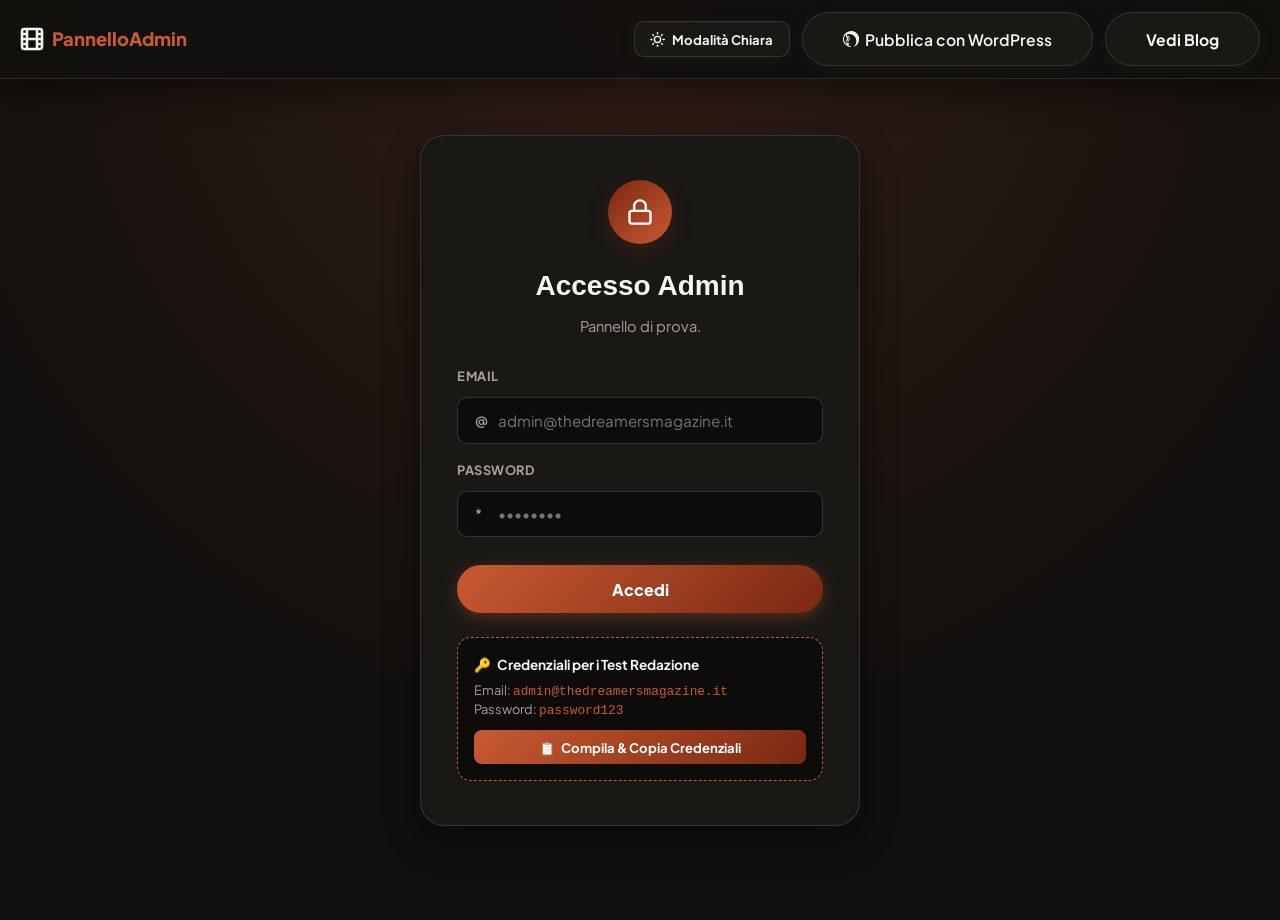
==== commit c89213e1: "Remove default values from login email and password inputs" ====
--- a/admin.html
+++ b/admin.html
@@ -179,24 +179,26 @@
       padding: 0 !important;
     }
     input[type="color"]::-webkit-color-swatch {
-      border: 2px solid rgba(255, 255, 255, 0.25) !important;
+      border: 2px solid var(--border-color, rgba(120, 120, 120, 0.4)) !important;
       border-radius: 50% !important;
-      box-shadow: 0 2px 8px rgba(0, 0, 0, 0.35) !important;
-      transition: transform 0.2s ease, border-color 0.2s ease !important;
+      box-shadow: 0 2px 8px rgba(0, 0, 0, 0.2), inset 0 0 0 1px rgba(0, 0, 0, 0.1) !important;
+      transition: transform 0.2s ease, border-color 0.2s ease, box-shadow 0.2s ease !important;
     }
     input[type="color"]:hover::-webkit-color-swatch {
       transform: scale(1.15) !important;
       border-color: var(--admin-accent) !important;
+      box-shadow: 0 4px 12px rgba(0, 0, 0, 0.3), inset 0 0 0 1px rgba(0, 0, 0, 0.15) !important;
     }
     input[type="color"]::-moz-color-swatch {
-      border: 2px solid rgba(255, 255, 255, 0.25) !important;
+      border: 2px solid var(--border-color, rgba(120, 120, 120, 0.4)) !important;
       border-radius: 50% !important;
-      box-shadow: 0 2px 8px rgba(0, 0, 0, 0.35) !important;
-      transition: transform 0.2s ease, border-color 0.2s ease !important;
+      box-shadow: 0 2px 8px rgba(0, 0, 0, 0.2), inset 0 0 0 1px rgba(0, 0, 0, 0.1) !important;
+      transition: transform 0.2s ease, border-color 0.2s ease, box-shadow 0.2s ease !important;
     }
     input[type="color"]:hover::-moz-color-swatch {
       transform: scale(1.15) !important;
       border-color: var(--admin-accent) !important;
+      box-shadow: 0 4px 12px rgba(0, 0, 0, 0.3), inset 0 0 0 1px rgba(0, 0, 0, 0.15) !important;
     }
 
     /* Header Tabs */
@@ -1028,7 +1030,7 @@
     }
 
     /* Mobile and Desktop Visibility Helpers */
-    .mobile-tab-text, .mobile-slug-prefix {
+    .mobile-tab-text, .mobile-slug-prefix, .mobile-warning-banner {
       display: none !important;
     }
     .desktop-tab-text, .desktop-slug-prefix {
@@ -1039,6 +1041,40 @@
       /* Bottom padding so floating nav doesn't cover content */
       body {
         padding-bottom: 6.5rem !important;
+      }
+
+      .mobile-warning-banner {
+        display: flex !important;
+      }
+
+      /* Light Mode Warning Banner Styles */
+      [data-admin-theme="light"] .mobile-warning-banner {
+        background: rgba(217, 119, 6, 0.1) !important;
+        border: 1px solid rgba(217, 119, 6, 0.25) !important;
+      }
+      [data-admin-theme="light"] .mobile-warning-title {
+        color: #b45309 !important;
+      }
+      [data-admin-theme="light"] .mobile-warning-desc {
+        color: #78350f !important;
+      }
+      [data-admin-theme="light"] .mobile-warning-close-btn {
+        color: rgba(120, 53, 15, 0.6) !important;
+      }
+
+      /* Dark Mode Warning Banner Styles (Default fallback) */
+      .mobile-warning-banner {
+        background: rgba(245, 158, 11, 0.1) !important;
+        border: 1px solid rgba(245, 158, 11, 0.25) !important;
+      }
+      .mobile-warning-title {
+        color: #fbbf24 !important;
+      }
+      .mobile-warning-desc {
+        color: #f59e0b !important;
+      }
+      .mobile-warning-close-btn {
+        color: rgba(255, 255, 255, 0.4) !important;
       }
 
       .desktop-tab-text, .desktop-slug-prefix {
@@ -1242,9 +1278,49 @@
       .manage-filters-container > * {
         width: 100% !important;
       }
-
-
-
+      /* Collapsible sidebar cards on mobile */
+      .collapsible-card-mobile .section-title-wrapper {
+        cursor: pointer !important;
+        position: relative !important;
+        user-select: none !important;
+        margin-bottom: 0 !important;
+        padding-bottom: 0 !important;
+        border-bottom: none !important;
+      }
+      
+      .collapsible-card-mobile .section-title-wrapper::after {
+        content: '';
+        display: inline-block;
+        width: 8px;
+        height: 8px;
+        border-right: 2px solid var(--text-secondary);
+        border-bottom: 2px solid var(--text-secondary);
+        transform: rotate(45deg);
+        transition: transform 0.3s ease;
+        margin-left: auto;
+      }
+      
+      .collapsible-card-mobile.collapsed .section-title-wrapper::after {
+        transform: rotate(-135deg);
+      }
+      
+      .collapsible-card-mobile.collapsed .section-content {
+        max-height: 0 !important;
+        overflow: hidden !important;
+        padding-top: 0 !important;
+        padding-bottom: 0 !important;
+        margin: 0 !important;
+        opacity: 0 !important;
+        pointer-events: none !important;
+      }
+      
+      .collapsible-card-mobile .section-content {
+        max-height: 2000px;
+        overflow: visible;
+        margin-top: 1rem !important;
+        transition: max-height 0.35s ease-out, opacity 0.35s ease-out, padding 0.35s ease-out;
+        opacity: 1;
+      }
       /* Inbox Split Grid scroll on mobile */
       #inboxSplitGrid {
         display: flex !important;
@@ -1327,7 +1403,7 @@
             <label class="form-label" for="loginEmail" style="font-size: 0.8rem; color: var(--text-muted); display: block; margin-bottom: 0.35rem;">Email</label>
             <div class="input-icon-wrapper">
               <span class="input-icon" style="font-size: 0.85rem; font-weight: 600; color: var(--text-muted);">@</span>
-              <input type="email" id="loginEmail" class="form-control input-with-icon" value="admin@thedreamersmagazine.it" placeholder="admin@thedreamersmagazine.it" required>
+              <input type="email" id="loginEmail" class="form-control input-with-icon" placeholder="admin@thedreamersmagazine.it" required>
             </div>
           </div>
 
@@ -1335,7 +1411,7 @@
             <label class="form-label" for="loginPassword" style="font-size: 0.8rem; color: var(--text-muted); display: block; margin-bottom: 0.35rem;">Password</label>
             <div class="input-icon-wrapper">
               <span class="input-icon" style="font-size: 0.85rem; font-weight: 600; color: var(--text-muted);">*</span>
-              <input type="password" id="loginPassword" class="form-control input-with-icon" value="password123" placeholder="••••••••" required>
+              <input type="password" id="loginPassword" class="form-control input-with-icon" placeholder="••••••••" required>
             </div>
           </div>
 
@@ -1362,6 +1438,20 @@
 
     <!-- MAIN ADMIN DASHBOARD (Shown when logged in) -->
     <section id="adminSection" style="display: none;">
+
+      <!-- Mobile Recommendation Banner -->
+      <div class="mobile-warning-banner" style="display: none; border-radius: 14px; padding: 0.85rem 1rem; margin-top: 0.5rem; margin-bottom: 1.5rem; align-items: flex-start; gap: 0.75rem; justify-content: space-between; position: relative;">
+        <div style="display: flex; gap: 0.65rem; align-items: flex-start;">
+          <span style="font-size: 1.15rem; line-height: 1;">💡</span>
+          <div style="font-size: 0.78rem; line-height: 1.4; font-weight: 600;">
+            <strong style="display: block; margin-bottom: 0.15rem; font-size: 0.82rem;" class="mobile-warning-title">Suggerimento Redazione</strong>
+            <span class="mobile-warning-desc">Il pannello admin è ottimizzato per schermi grandi. Per un'esperienza di scrittura ottimale, ti consigliamo di utilizzarlo da PC.</span>
+          </div>
+        </div>
+        <button type="button" onclick="this.parentElement.style.display='none'" style="background: transparent; border: none; cursor: pointer; padding: 0.2rem; display: flex; align-items: center; justify-content: center; font-size: 0.9rem;" class="mobile-warning-close-btn" title="Chiudi avviso">
+          <svg width="14" height="14" viewBox="0 0 24 24" fill="none" stroke="currentColor" stroke-width="2.5" stroke-linecap="round" stroke-linejoin="round"><line x1="18" y1="6" x2="6" y2="18"></line><line x1="6" y1="6" x2="18" y2="18"></line></svg>
+        </button>
+      </div>
       
       <!-- Top Title & Controls Header -->
       <div style="margin-bottom: 2rem; display: flex; justify-content: space-between; align-items: center; flex-wrap: wrap; gap: 1rem;">
@@ -1702,7 +1792,7 @@
               </div>
 
               <!-- 3. SUITE SEO AVANZATA & SIMULATORI -->
-              <div class="admin-card-section">
+              <div class="admin-card-section collapsible-card-mobile">
                 <div class="section-title-wrapper">
                   <div class="section-title-text">
                     <span class="section-badge-number">3</span>
@@ -1814,7 +1904,7 @@
             <div style="display: flex; flex-direction: column; gap: 1.5rem;">
 
               <!-- CARD STATO & PUBBLICAZIONE -->
-              <div class="admin-card-section">
+              <div class="admin-card-section collapsible-card-mobile">
                 <div class="section-title-wrapper">
                   <div class="section-title-text">
                     <span class="section-badge-number">4</span>
@@ -1846,7 +1936,7 @@
               </div>
 
               <!-- CARD IMMAGINE DI COPERTINA -->
-              <div class="admin-card-section">
+              <div class="admin-card-section collapsible-card-mobile">
                 <div class="section-title-wrapper">
                   <div class="section-title-text">
                     <span class="section-badge-number">5</span>
@@ -1903,7 +1993,7 @@
               </div>
 
               <!-- CARD TASSONOMIE E VETRINA -->
-              <div class="admin-card-section">
+              <div class="admin-card-section collapsible-card-mobile">
                 <div class="section-title-wrapper">
                   <div class="section-title-text">
                     <span class="section-badge-number">6</span>
@@ -2463,6 +2553,17 @@
     document.addEventListener('DOMContentLoaded', function() {
       const saved = localStorage.getItem('admin_theme') || 'dark';
       applyAdminTheme(saved);
+
+      // Gestore click per collassare/espandere le schede su mobile
+      document.addEventListener('click', function(e) {
+        const header = e.target.closest('.collapsible-card-mobile .section-title-wrapper');
+        if (header && window.innerWidth <= 768) {
+          const card = header.closest('.collapsible-card-mobile');
+          if (card) {
+            card.classList.toggle('collapsed');
+          }
+        }
+      });
     });
   </script>
 </body>
--- a/css/styles.css
+++ b/css/styles.css
@@ -3165,7 +3165,7 @@
   .nav-menu-wrapper .nav-link[href="serie-tv.html"]::before { content: '03' !important; }
   .nav-menu-wrapper .nav-link[href="news.html"]::before { content: '04' !important; }
   .nav-menu-wrapper .nav-link[href="approfondimenti.html"]::before { content: '05' !important; }
-  .nav-menu-wrapper .nav-link[href="tutti-gli-articoli.html"]::before { content: '06' !important; }
+  .nav-menu-wrapper .nav-link[href="interviste.html"]::before { content: '06' !important; }
   .nav-menu-wrapper .nav-link[href="informazioni.html"]::before { content: '07' !important; }
 
   .nav-menu-wrapper .nav-link::after {
